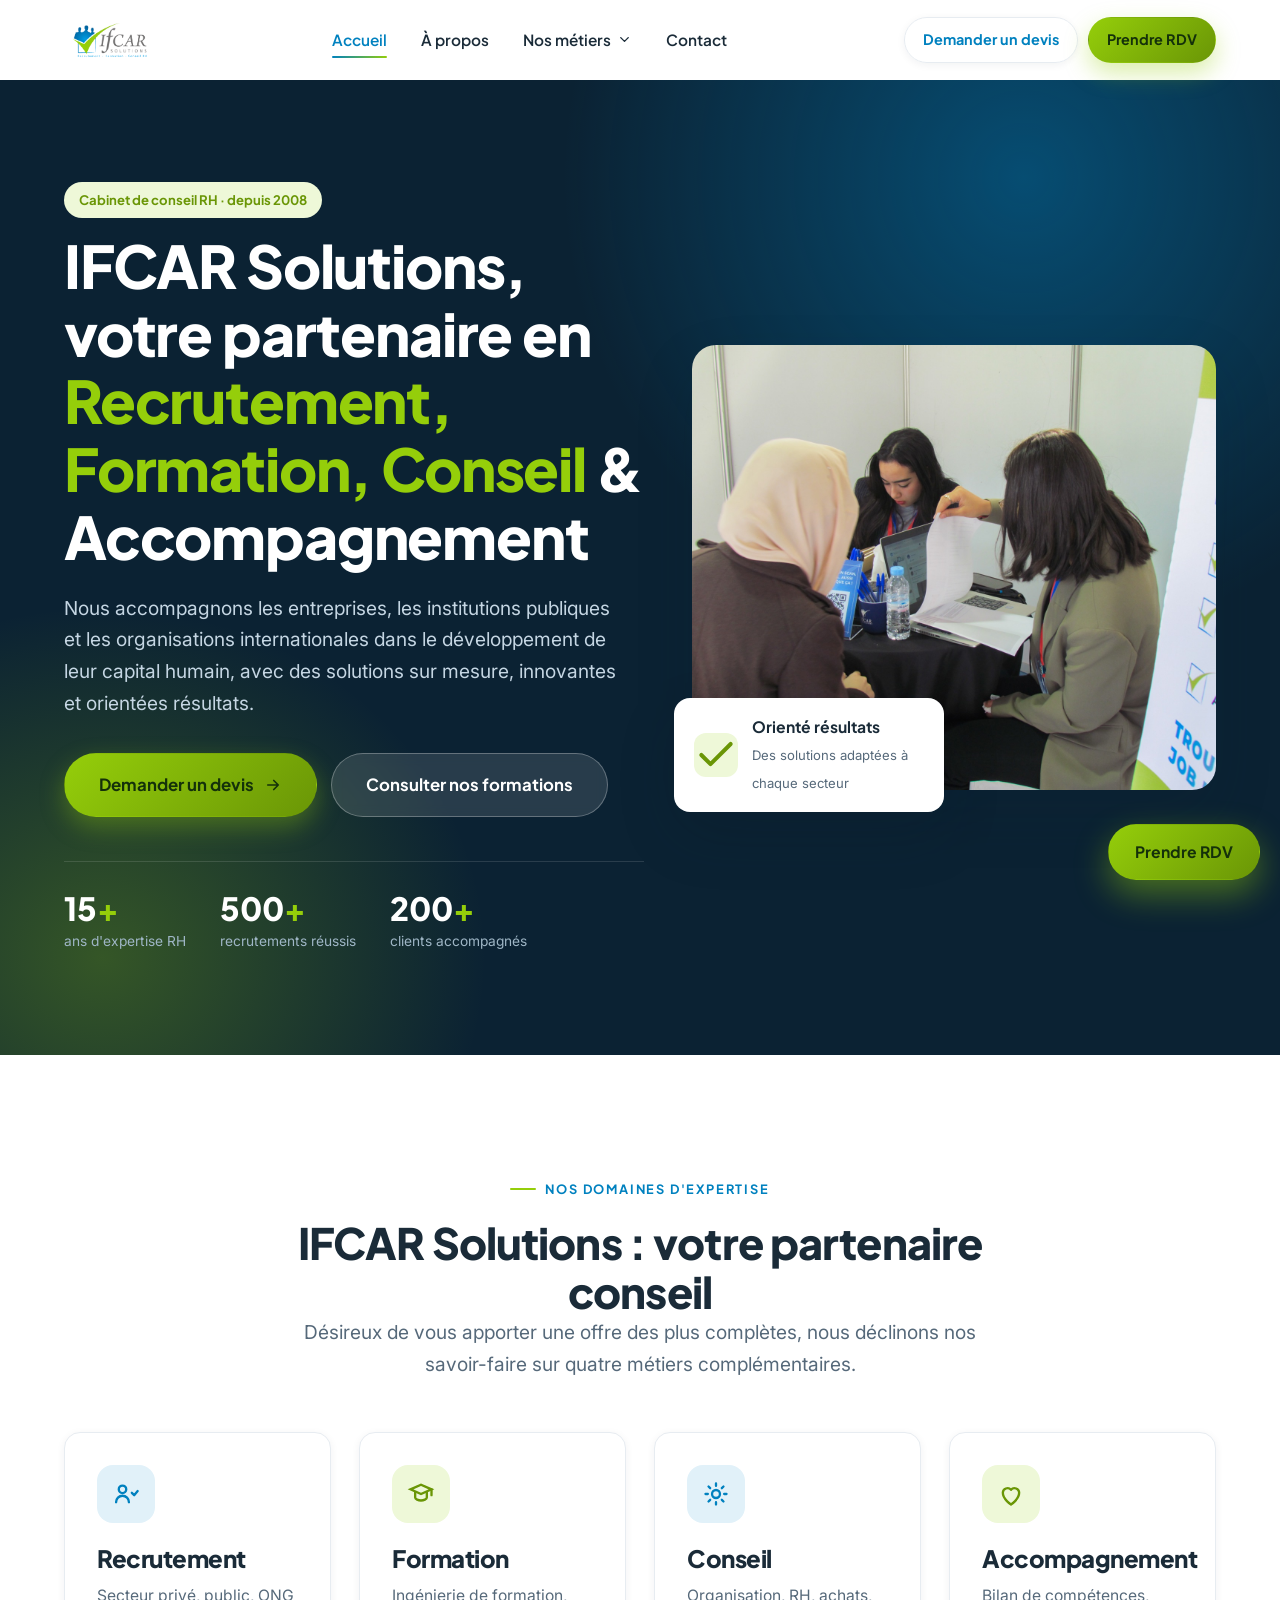
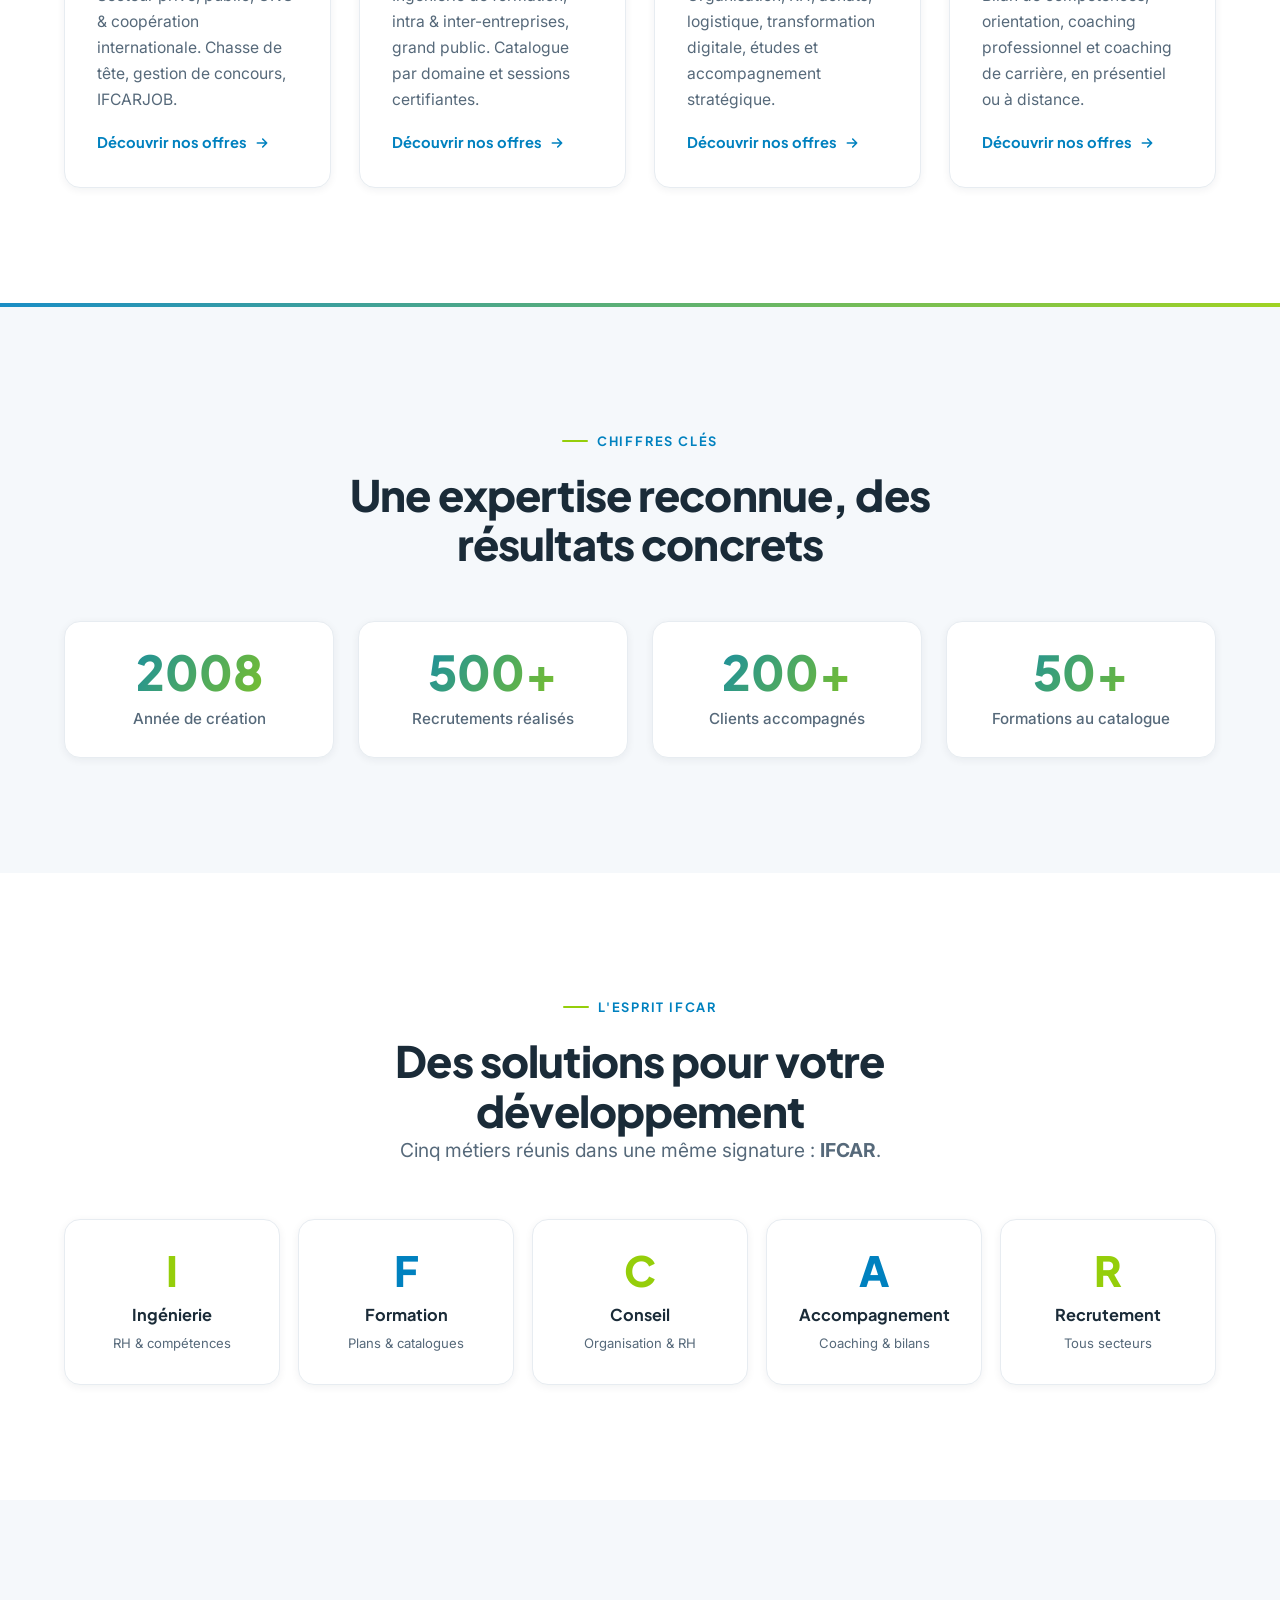
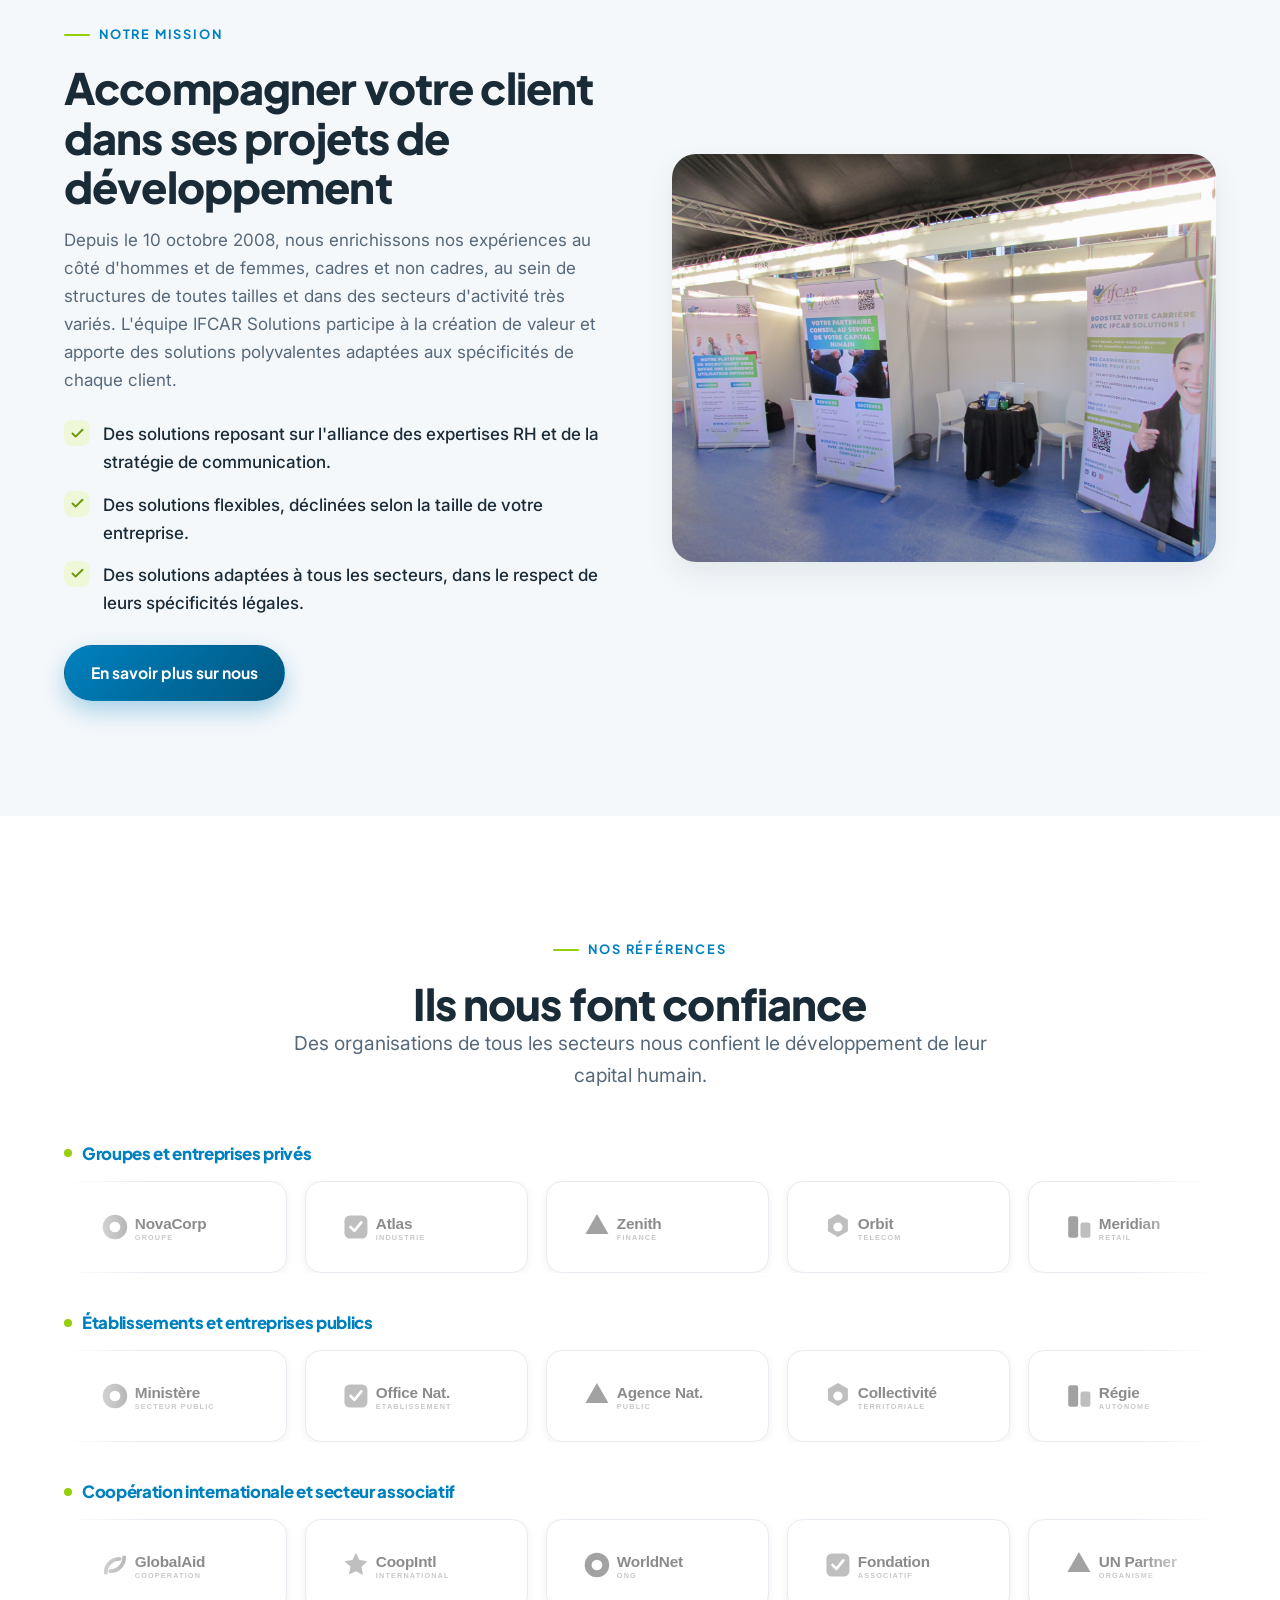
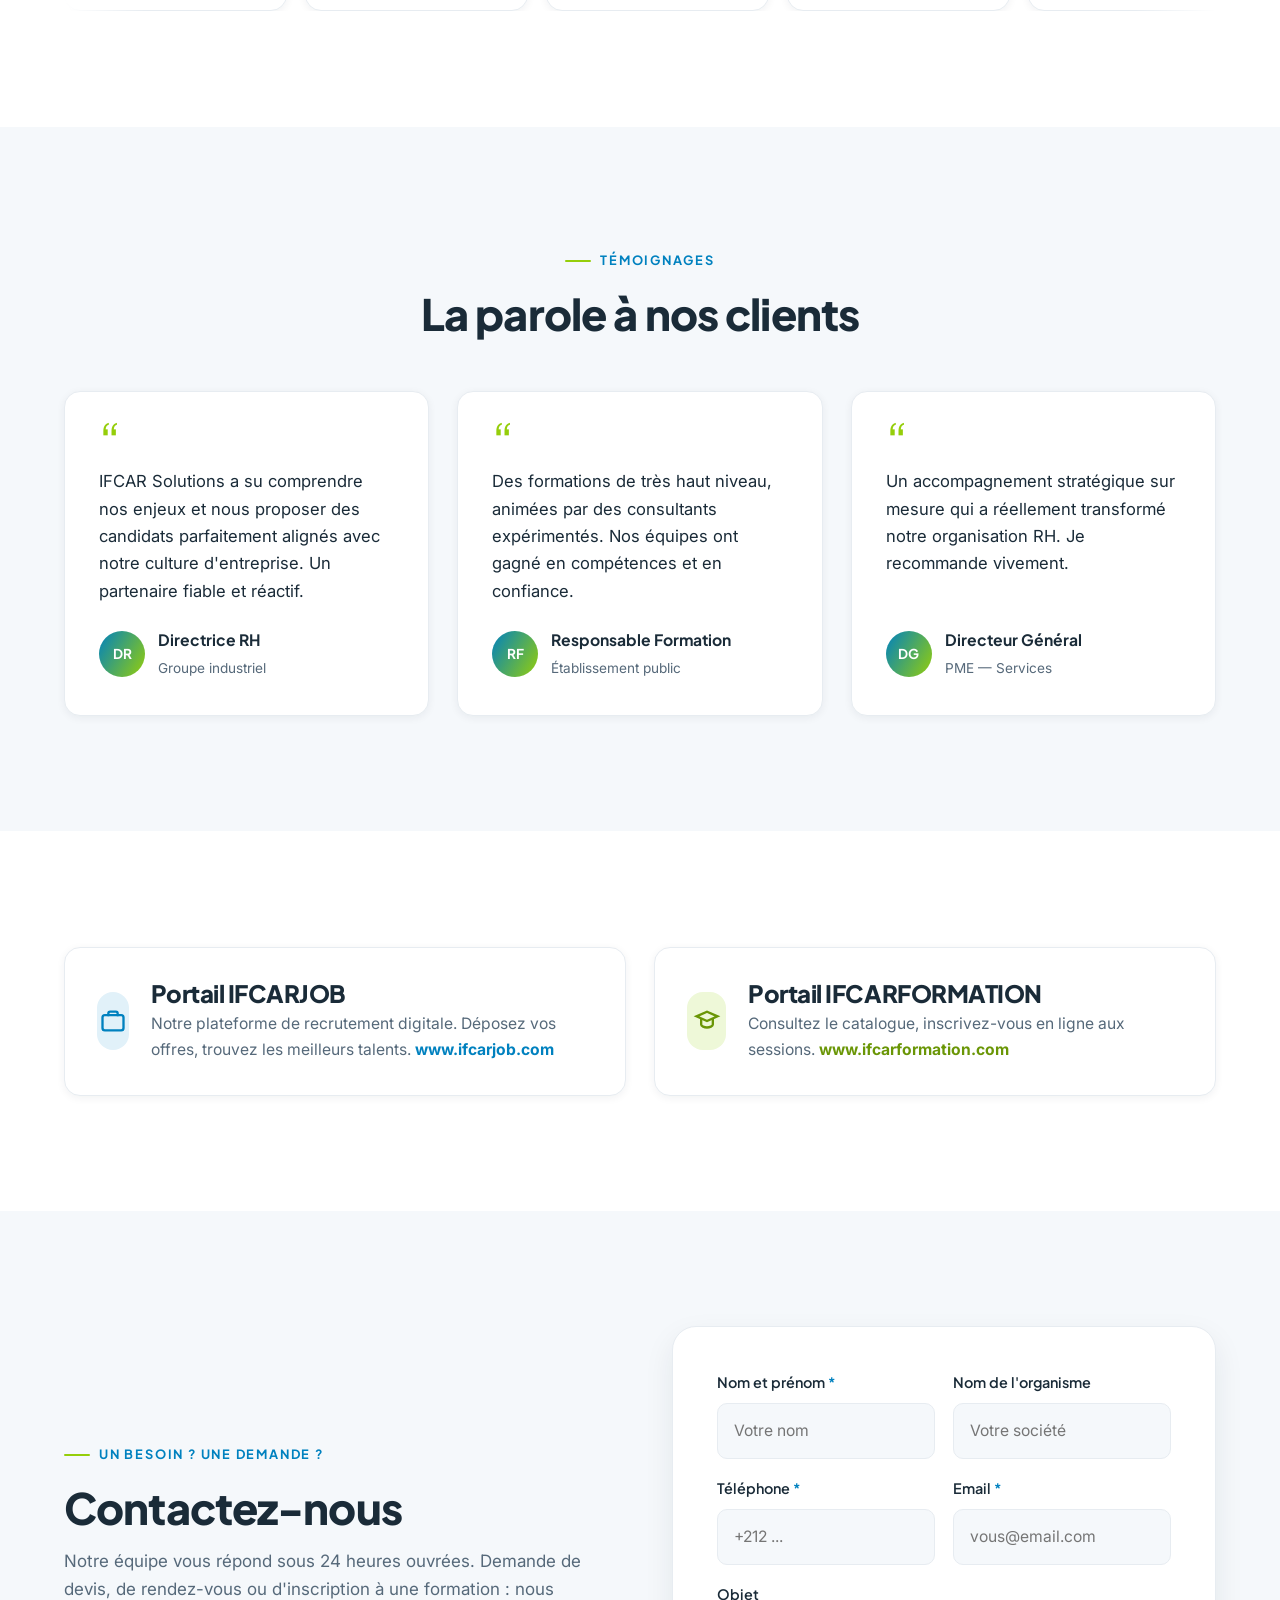
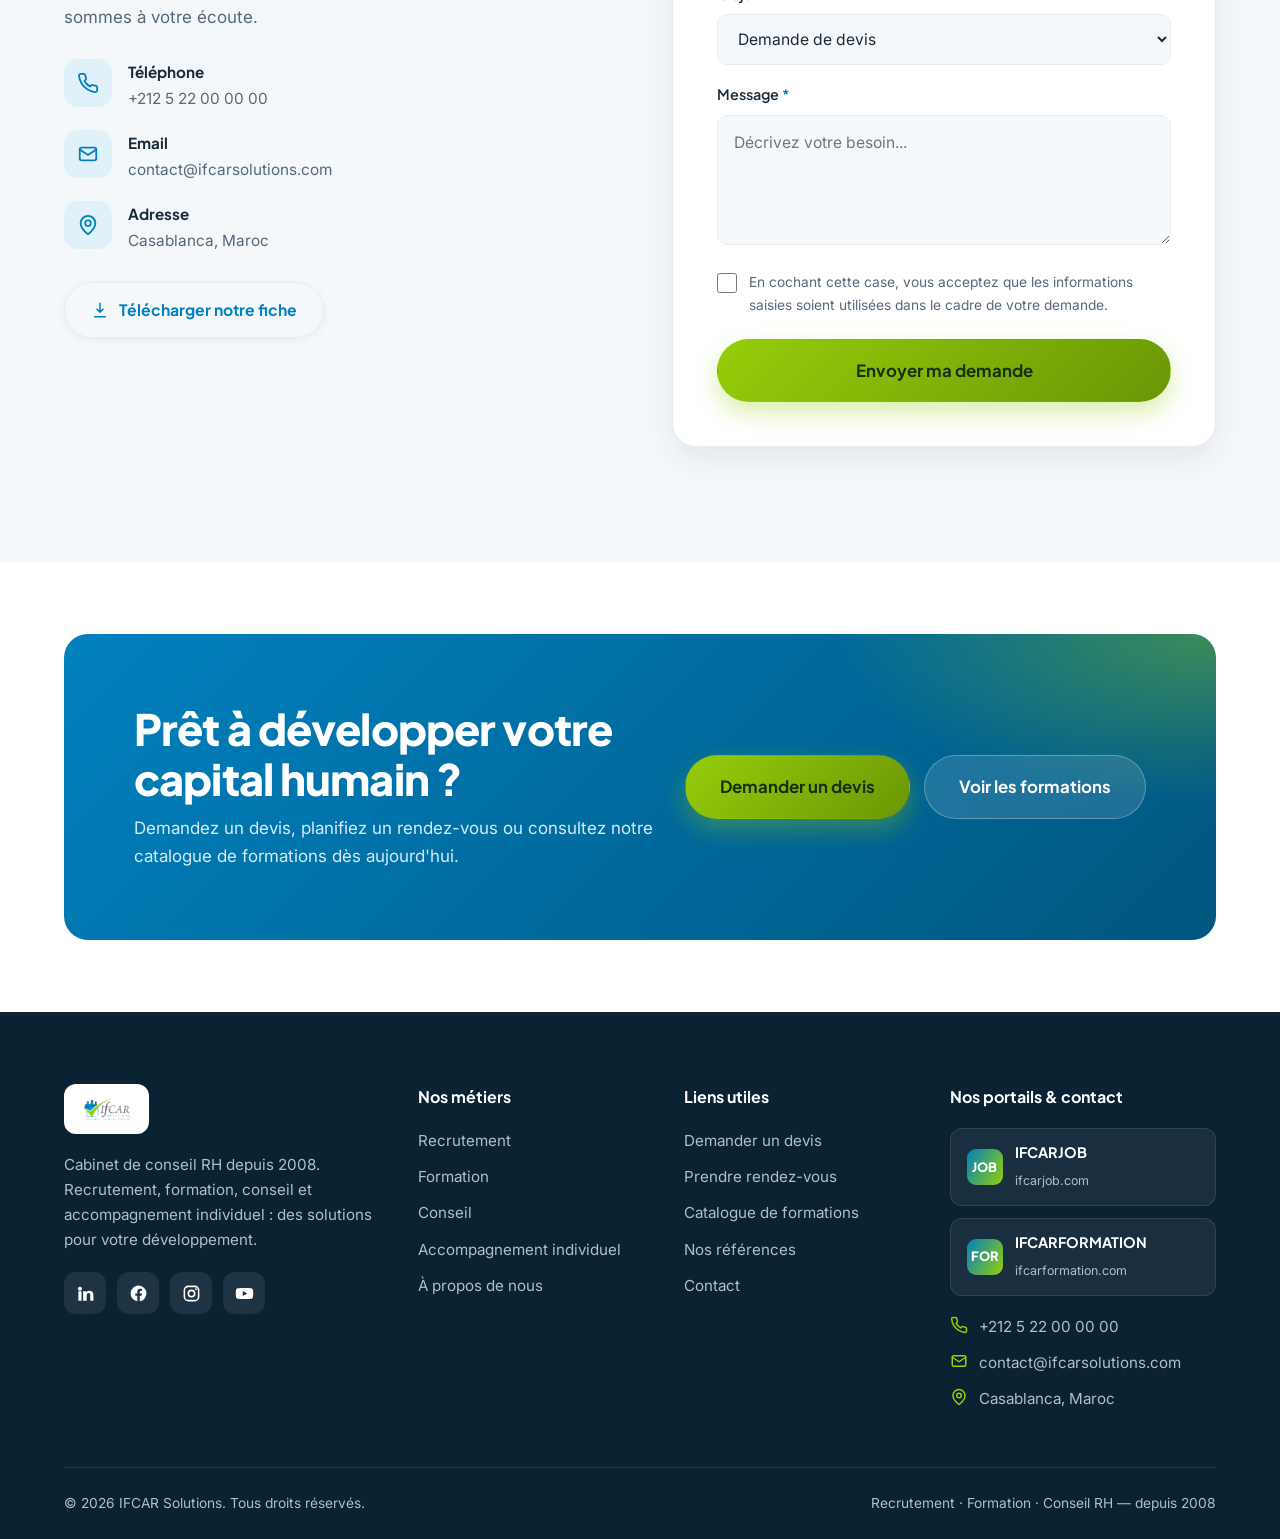
==== index.html @ 8ff0c14f "Site vitrine IFCAR Solutions — version initiale Co-Authored-By: Claude Opus 4.8 (1M context) <norepl" ====
<!DOCTYPE html>
<html lang="fr">
<head>
<meta charset="UTF-8" />
<meta name="viewport" content="width=device-width, initial-scale=1.0" />
<title>IFCAR Solutions — Recrutement, Formation, Conseil & Accompagnement RH</title>
<meta name="description" content="IFCAR Solutions, cabinet de conseil RH depuis 2008 : recrutement, formation, conseil et accompagnement individuel. Votre partenaire pour le développement des compétences et des organisations." />
<meta name="keywords" content="cabinet RH, recrutement Maroc, formation professionnelle, conseil RH, accompagnement, bilan de compétences, ingénierie RH, IFCAR Solutions" />
<link rel="canonical" href="https://www.ifcarsolutions.com/" />
<meta property="og:type" content="website" />
<meta property="og:title" content="IFCAR Solutions — Votre partenaire Recrutement, Formation, Conseil & Accompagnement" />
<meta property="og:description" content="Cabinet de conseil RH depuis 2008. Des solutions pour votre développement." />
<meta property="og:image" content="https://www.ifcarsolutions.com/assets/img/stand-ifcar.jpg" />
<meta property="og:url" content="https://www.ifcarsolutions.com/" />
<meta name="theme-color" content="#0081bf" />
<link rel="icon" type="image/png" sizes="32x32" href="assets/img/favicon-32.png" />
<link rel="apple-touch-icon" href="assets/img/favicon.png" />
<link rel="manifest" href="site.webmanifest" />
<link rel="preconnect" href="https://fonts.googleapis.com" />
<link rel="preconnect" href="https://fonts.gstatic.com" crossorigin />
<link href="https://fonts.googleapis.com/css2?family=Inter:wght@400;500;600;700&family=Plus+Jakarta+Sans:wght@600;700;800&display=swap" rel="stylesheet" />
<link rel="stylesheet" href="assets/css/style.css" />
<script type="application/ld+json">
{
  "@context": "https://schema.org",
  "@type": "ProfessionalService",
  "name": "IFCAR Solutions",
  "description": "Cabinet de conseil RH : recrutement, formation, conseil et accompagnement individuel.",
  "url": "https://www.ifcarsolutions.com",
  "foundingDate": "2008-10-10",
  "logo": "https://www.ifcarsolutions.com/assets/img/logo.png",
  "areaServed": "MA",
  "sameAs": ["https://www.ifcarjob.com", "https://www.ifcarformation.com"],
  "knowsAbout": ["Recrutement", "Formation", "Conseil RH", "Accompagnement individuel", "Ingénierie RH"]
}
</script>
</head>
<body>
<a class="skip-link" href="#main">Aller au contenu</a>

<!-- ============ HEADER ============ -->
<header class="site-header">
  <div class="container nav">
    <a href="index.html" class="brand" aria-label="IFCAR Solutions — accueil"><img src="assets/img/logo.png" alt="IFCAR Solutions" /></a>

    <nav class="nav-desktop" aria-label="Navigation principale">
      <ul class="nav-list">
        <li class="nav-item"><a href="index.html" class="nav-link" data-page="index.html">Accueil</a></li>
        <li class="nav-item"><a href="a-propos.html" class="nav-link" data-page="a-propos.html">À propos</a></li>
        <li class="nav-item has-mega">
          <button class="nav-link nav-trigger" aria-expanded="false" aria-haspopup="true">Nos métiers
            <svg class="chev" viewBox="0 0 24 24" fill="none" stroke="currentColor" stroke-width="2.2"><path d="m6 9 6 6 6-6" stroke-linecap="round" stroke-linejoin="round"/></svg>
          </button>
          <div class="mega">
            <div class="mega__grid">
              <a class="mega__item" href="recrutement.html"><span class="ic"><svg viewBox="0 0 24 24" fill="none" stroke="currentColor" stroke-width="2"><circle cx="9" cy="8" r="3.2"/><path d="M3.5 19a5.5 5.5 0 0 1 11 0M17 11l2 2 3-3.5" stroke-linecap="round" stroke-linejoin="round"/></svg></span><span><strong>Recrutement</strong><span>Privé, public, ONG &amp; portail IFCARJOB</span></span></a>
              <a class="mega__item" href="formation.html"><span class="ic"><svg viewBox="0 0 24 24" fill="none" stroke="currentColor" stroke-width="2"><path d="M3 8l9-4 9 4-9 4-9-4z"/><path d="M7 10.5V15c0 1.5 2.7 2.6 5 2.6s5-1.1 5-2.6v-4.5M21 8v5" stroke-linecap="round" stroke-linejoin="round"/></svg></span><span><strong>Formation</strong><span>Intra, inter-entreprises &amp; grand public</span></span></a>
              <a class="mega__item" href="conseil.html"><span class="ic"><svg viewBox="0 0 24 24" fill="none" stroke="currentColor" stroke-width="2"><path d="M12 3v2M12 19v2M3 12h2M19 12h2M5.6 5.6l1.4 1.4M17 17l1.4 1.4M18.4 5.6 17 7M7 17l-1.4 1.4" stroke-linecap="round"/><circle cx="12" cy="12" r="3.4"/></svg></span><span><strong>Conseil</strong><span>Organisation, RH &amp; transformation</span></span></a>
              <a class="mega__item" href="accompagnement.html"><span class="ic"><svg viewBox="0 0 24 24" fill="none" stroke="currentColor" stroke-width="2"><path d="M12 21s-7-4.5-7-10a4 4 0 0 1 7-2.6A4 4 0 0 1 19 11c0 5.5-7 10-7 10z" stroke-linecap="round" stroke-linejoin="round"/></svg></span><span><strong>Accompagnement</strong><span>Bilan, coaching &amp; orientation</span></span></a>
            </div>
          </div>
        </li>
        <li class="nav-item"><a href="contact.html" class="nav-link" data-page="contact.html">Contact</a></li>
      </ul>
    </nav>

    <div class="nav-actions">
      <a href="contact.html" class="btn btn--outline btn--sm">Demander un devis</a>
      <a href="contact.html" class="btn btn--primary btn--sm">Prendre RDV</a>
      <button class="burger" aria-label="Ouvrir le menu" aria-expanded="false" aria-controls="mobileNav"><span></span><span></span><span></span></button>
    </div>
  </div>
</header>

<div class="mobile-nav" id="mobileNav" aria-hidden="true">
  <nav class="mobile-nav__inner" aria-label="Navigation mobile">
    <a href="index.html" class="m-link" data-page="index.html">Accueil <svg viewBox="0 0 24 24" fill="none" stroke="currentColor" stroke-width="2"><path d="m9 6 6 6-6 6" stroke-linecap="round" stroke-linejoin="round"/></svg></a>
    <a href="a-propos.html" class="m-link" data-page="a-propos.html">À propos <svg viewBox="0 0 24 24" fill="none" stroke="currentColor" stroke-width="2"><path d="m9 6 6 6-6 6" stroke-linecap="round" stroke-linejoin="round"/></svg></a>
    <div class="m-group">
      <button class="m-group__head">Nos métiers <svg class="chev" viewBox="0 0 24 24" fill="none" stroke="currentColor" stroke-width="2"><path d="m6 9 6 6 6-6" stroke-linecap="round" stroke-linejoin="round"/></svg></button>
      <div class="m-group__body">
        <a href="recrutement.html">Recrutement</a>
        <a href="formation.html">Formation</a>
        <a href="conseil.html">Conseil</a>
        <a href="accompagnement.html">Accompagnement individuel</a>
      </div>
    </div>
    <a href="contact.html" class="m-link" data-page="contact.html">Contact <svg viewBox="0 0 24 24" fill="none" stroke="currentColor" stroke-width="2"><path d="m9 6 6 6-6 6" stroke-linecap="round" stroke-linejoin="round"/></svg></a>
    <div class="mobile-nav__cta">
      <a href="contact.html" class="btn btn--outline btn--lg">Demander un devis</a>
      <a href="contact.html" class="btn btn--primary btn--lg">Prendre rendez-vous</a>
    </div>
    <div class="mobile-nav__foot">
      <div class="socials">
        <a href="#" aria-label="LinkedIn"><svg viewBox="0 0 24 24" fill="currentColor"><path d="M4.98 3.5A2.5 2.5 0 1 1 5 8.5a2.5 2.5 0 0 1-.02-5zM3 9h4v12H3zM9 9h3.8v1.7h.05c.53-1 1.83-2.05 3.77-2.05C20.5 8.65 22 10.8 22 14v7h-4v-6.2c0-1.5-.03-3.4-2.07-3.4-2.07 0-2.39 1.62-2.39 3.3V21H9z"/></svg></a>
        <a href="#" aria-label="Facebook"><svg viewBox="0 0 24 24" fill="currentColor"><path d="M22 12a10 10 0 1 0-11.5 9.9v-7H8v-2.9h2.5V9.8c0-2.5 1.5-3.9 3.8-3.9 1.1 0 2.2.2 2.2.2v2.5h-1.3c-1.2 0-1.6.8-1.6 1.6v1.8h2.8l-.45 2.9h-2.35v7A10 10 0 0 0 22 12z"/></svg></a>
        <a href="#" aria-label="Instagram"><svg viewBox="0 0 24 24" fill="none" stroke="currentColor" stroke-width="2"><rect x="3" y="3" width="18" height="18" rx="5"/><circle cx="12" cy="12" r="4"/><circle cx="17.5" cy="6.5" r="1.2" fill="currentColor" stroke="none"/></svg></a>
        <a href="#" aria-label="YouTube"><svg viewBox="0 0 24 24" fill="currentColor"><path d="M23 12s0-3.3-.4-4.8a2.5 2.5 0 0 0-1.8-1.8C19.3 5 12 5 12 5s-7.3 0-8.8.4a2.5 2.5 0 0 0-1.8 1.8C1 8.7 1 12 1 12s0 3.3.4 4.8a2.5 2.5 0 0 0 1.8 1.8C4.7 19 12 19 12 19s7.3 0 8.8-.4a2.5 2.5 0 0 0 1.8-1.8C23 15.3 23 12 23 12zM9.8 15.3V8.7l5.7 3.3z"/></svg></a>
      </div>
      <div class="m-contact">
        <a href="tel:+212522000000"><svg viewBox="0 0 24 24" fill="none" stroke="currentColor" stroke-width="2"><path d="M22 16.9v3a2 2 0 0 1-2.2 2 19.8 19.8 0 0 1-8.6-3 19.5 19.5 0 0 1-6-6 19.8 19.8 0 0 1-3-8.6A2 2 0 0 1 4.1 2h3a2 2 0 0 1 2 1.7c.1 1 .4 1.9.7 2.8a2 2 0 0 1-.5 2.1L8.1 9.9a16 16 0 0 0 6 6l1.3-1.3a2 2 0 0 1 2.1-.4c.9.3 1.8.6 2.8.7a2 2 0 0 1 1.7 2z" stroke-linecap="round" stroke-linejoin="round"/></svg>+212 5 22 00 00 00</a>
        <a href="mailto:contact@ifcarsolutions.com"><svg viewBox="0 0 24 24" fill="none" stroke="currentColor" stroke-width="2"><rect x="3" y="5" width="18" height="14" rx="2"/><path d="m3 7 9 6 9-6" stroke-linecap="round" stroke-linejoin="round"/></svg>contact@ifcarsolutions.com</a>
      </div>
    </div>
  </nav>
</div>

<main id="main">

<!-- ============ HERO ============ -->
<section class="hero">
  <div class="container hero__inner">
    <div class="reveal">
      <span class="pill green">Cabinet de conseil RH · depuis 2008</span>
      <h1 class="mt-s">IFCAR Solutions, votre partenaire en <span class="accent">Recrutement, Formation, Conseil</span> & Accompagnement</h1>
      <p>Nous accompagnons les entreprises, les institutions publiques et les organisations internationales dans le développement de leur capital humain, avec des solutions sur mesure, innovantes et orientées résultats.</p>
      <div class="btn-row">
        <a href="contact.html" class="btn btn--primary btn--lg">Demander un devis
          <svg viewBox="0 0 24 24" fill="none" stroke="currentColor" stroke-width="2.2"><path d="M5 12h14M13 6l6 6-6 6" stroke-linecap="round" stroke-linejoin="round"/></svg>
        </a>
        <a href="formation.html" class="btn btn--ghost-light btn--lg">Consulter nos formations</a>
      </div>
      <div class="hero__badges">
        <div class="hero__badge"><div class="n">15<span>+</span></div><div class="l">ans d'expertise RH</div></div>
        <div class="hero__badge"><div class="n">500<span>+</span></div><div class="l">recrutements réussis</div></div>
        <div class="hero__badge"><div class="n">200<span>+</span></div><div class="l">clients accompagnés</div></div>
      </div>
    </div>
    <div class="hero__media reveal" data-d="2">
      <img src="assets/img/recrutement-conseil.jpg" alt="Consultantes IFCAR Solutions en entretien avec des candidats" />
      <div class="float-card">
        <div class="ic"><svg viewBox="0 0 24 24" fill="none" stroke="currentColor" stroke-width="2.2"><path d="M20 6 9 17l-5-5" stroke-linecap="round" stroke-linejoin="round"/></svg></div>
        <div><strong>Orienté résultats</strong><span>Des solutions adaptées à chaque secteur</span></div>
      </div>
    </div>
  </div>
</section>

<!-- ============ DOMAINES (présentation rapide) ============ -->
<section class="section" id="metiers">
  <div class="container">
    <div class="section-head center reveal">
      <span class="eyebrow eyebrow--center">Nos domaines d'expertise</span>
      <h2>IFCAR Solutions : votre partenaire conseil</h2>
      <p class="lead">Désireux de vous apporter une offre des plus complètes, nous déclinons nos savoir-faire sur quatre métiers complémentaires.</p>
    </div>
    <div class="grid g-4">
      <a href="recrutement.html" class="card svc reveal card--link" data-d="1">
        <div class="ic"><svg viewBox="0 0 24 24" fill="none" stroke="currentColor" stroke-width="2"><circle cx="9" cy="8" r="3.2"/><path d="M3.5 19a5.5 5.5 0 0 1 11 0M17 11l2 2 3-3.5" stroke-linecap="round" stroke-linejoin="round"/></svg></div>
        <h3>Recrutement</h3>
        <p>Secteur privé, public, ONG & coopération internationale. Chasse de tête, gestion de concours, IFCARJOB.</p>
        <span class="more">Découvrir nos offres <svg viewBox="0 0 24 24" fill="none" stroke="currentColor" stroke-width="2.4"><path d="M5 12h14M13 6l6 6-6 6" stroke-linecap="round" stroke-linejoin="round"/></svg></span>
      </a>
      <a href="formation.html" class="card svc is-green reveal card--link" data-d="2">
        <div class="ic"><svg viewBox="0 0 24 24" fill="none" stroke="currentColor" stroke-width="2"><path d="M3 8l9-4 9 4-9 4-9-4z"/><path d="M7 10.5V15c0 1.5 2.7 2.6 5 2.6s5-1.1 5-2.6v-4.5M21 8v5" stroke-linecap="round" stroke-linejoin="round"/></svg></div>
        <h3>Formation</h3>
        <p>Ingénierie de formation, intra & inter-entreprises, grand public. Catalogue par domaine et sessions certifiantes.</p>
        <span class="more">Découvrir nos offres <svg viewBox="0 0 24 24" fill="none" stroke="currentColor" stroke-width="2.4"><path d="M5 12h14M13 6l6 6-6 6" stroke-linecap="round" stroke-linejoin="round"/></svg></span>
      </a>
      <a href="conseil.html" class="card svc reveal card--link" data-d="3">
        <div class="ic"><svg viewBox="0 0 24 24" fill="none" stroke="currentColor" stroke-width="2"><path d="M12 3v2M12 19v2M3 12h2M19 12h2M5.6 5.6l1.4 1.4M17 17l1.4 1.4M18.4 5.6 17 7M7 17l-1.4 1.4" stroke-linecap="round"/><circle cx="12" cy="12" r="3.4"/></svg></div>
        <h3>Conseil</h3>
        <p>Organisation, RH, achats, logistique, transformation digitale, études et accompagnement stratégique.</p>
        <span class="more">Découvrir nos offres <svg viewBox="0 0 24 24" fill="none" stroke="currentColor" stroke-width="2.4"><path d="M5 12h14M13 6l6 6-6 6" stroke-linecap="round" stroke-linejoin="round"/></svg></span>
      </a>
      <a href="accompagnement.html" class="card svc is-green reveal card--link" data-d="4">
        <div class="ic"><svg viewBox="0 0 24 24" fill="none" stroke="currentColor" stroke-width="2"><path d="M12 21s-7-4.5-7-10a4 4 0 0 1 7-2.6A4 4 0 0 1 19 11c0 5.5-7 10-7 10z" stroke-linecap="round" stroke-linejoin="round"/></svg></div>
        <h3>Accompagnement</h3>
        <p>Bilan de compétences, orientation, coaching professionnel et coaching de carrière, en présentiel ou à distance.</p>
        <span class="more">Découvrir nos offres <svg viewBox="0 0 24 24" fill="none" stroke="currentColor" stroke-width="2.4"><path d="M5 12h14M13 6l6 6-6 6" stroke-linecap="round" stroke-linejoin="round"/></svg></span>
      </a>
    </div>
  </div>
</section>

<hr class="divider-img" />

<!-- ============ CHIFFRES CLÉS ============ -->
<section class="section section--soft">
  <div class="container">
    <div class="section-head center reveal">
      <span class="eyebrow eyebrow--center">Chiffres clés</span>
      <h2>Une expertise reconnue, des résultats concrets</h2>
    </div>
    <div class="stats">
      <div class="stat reveal" data-d="1"><div class="num"><span data-count="2008" data-suffix="">2008</span></div><div class="lbl">Année de création</div></div>
      <div class="stat reveal" data-d="2"><div class="num"><span data-count="500" data-suffix="+">0</span></div><div class="lbl">Recrutements réalisés</div></div>
      <div class="stat reveal" data-d="3"><div class="num"><span data-count="200" data-suffix="+">0</span></div><div class="lbl">Clients accompagnés</div></div>
      <div class="stat reveal" data-d="4"><div class="num"><span data-count="50" data-suffix="+">0</span></div><div class="lbl">Formations au catalogue</div></div>
    </div>
  </div>
</section>

<!-- ============ NOS MÉTIERS (IFCAR) ============ -->
<section class="section">
  <div class="container">
    <div class="section-head center reveal">
      <span class="eyebrow eyebrow--center">L'esprit IFCAR</span>
      <h2>Des solutions pour votre développement</h2>
      <p class="lead">Cinq métiers réunis dans une même signature : <strong>IFCAR</strong>.</p>
    </div>
    <div class="ifcar-row">
      <div class="ifcar-cell reveal" data-d="1"><div class="letter">I</div><div class="word">Ingénierie</div><small>RH & compétences</small></div>
      <div class="ifcar-cell alt reveal" data-d="2"><div class="letter">F</div><div class="word">Formation</div><small>Plans & catalogues</small></div>
      <div class="ifcar-cell reveal" data-d="3"><div class="letter">C</div><div class="word">Conseil</div><small>Organisation & RH</small></div>
      <div class="ifcar-cell alt reveal" data-d="4"><div class="letter">A</div><div class="word">Accompagnement</div><small>Coaching & bilans</small></div>
      <div class="ifcar-cell reveal" data-d="4"><div class="letter">R</div><div class="word">Recrutement</div><small>Tous secteurs</small></div>
    </div>
  </div>
</section>

<!-- ============ MISSION SPLIT ============ -->
<section class="section section--soft">
  <div class="container">
    <div class="split reverse">
      <div class="split__media media-frame reveal">
        <img src="assets/img/stand-ifcar.jpg" alt="Stand IFCAR Solutions au Forum de l'emploi" />
      </div>
      <div class="reveal" data-d="2">
        <span class="eyebrow">Notre mission</span>
        <h2>Accompagner votre client dans ses projets de développement</h2>
        <p class="muted mt-s">Depuis le 10 octobre 2008, nous enrichissons nos expériences au côté d'hommes et de femmes, cadres et non cadres, au sein de structures de toutes tailles et dans des secteurs d'activité très variés. L'équipe IFCAR Solutions participe à la création de valeur et apporte des solutions polyvalentes adaptées aux spécificités de chaque client.</p>
        <ul class="check-list">
          <li><span class="tick"><svg viewBox="0 0 24 24" fill="none" stroke="currentColor" stroke-width="3"><path d="M20 6 9 17l-5-5" stroke-linecap="round" stroke-linejoin="round"/></svg></span><span>Des solutions reposant sur l'alliance des expertises RH et de la stratégie de communication.</span></li>
          <li><span class="tick"><svg viewBox="0 0 24 24" fill="none" stroke="currentColor" stroke-width="3"><path d="M20 6 9 17l-5-5" stroke-linecap="round" stroke-linejoin="round"/></svg></span><span>Des solutions flexibles, déclinées selon la taille de votre entreprise.</span></li>
          <li><span class="tick"><svg viewBox="0 0 24 24" fill="none" stroke="currentColor" stroke-width="3"><path d="M20 6 9 17l-5-5" stroke-linecap="round" stroke-linejoin="round"/></svg></span><span>Des solutions adaptées à tous les secteurs, dans le respect de leurs spécificités légales.</span></li>
        </ul>
        <a href="a-propos.html" class="btn btn--blue mt">En savoir plus sur nous</a>
      </div>
    </div>
  </div>
</section>

<!-- ============ RÉFÉRENCES ============ -->
<section class="section" id="references">
  <div class="container">
    <div class="section-head center reveal">
      <span class="eyebrow eyebrow--center">Nos références</span>
      <h2>Ils nous font confiance</h2>
      <p class="lead">Des organisations de tous les secteurs nous confient le développement de leur capital humain.</p>
    </div>

    <div class="ref-group reveal">
      <h4>Groupes et entreprises privés</h4>
      <div class="marquee" data-dir="left" style="--dur:38s">
        <div class="marquee__track">
          <div class="marquee__group">
            <div class="client-logo"><img src="assets/img/clients/prive-1.svg" alt="Client privé" loading="lazy" /></div>
            <div class="client-logo"><img src="assets/img/clients/prive-2.svg" alt="Client privé" loading="lazy" /></div>
            <div class="client-logo"><img src="assets/img/clients/prive-3.svg" alt="Client privé" loading="lazy" /></div>
            <div class="client-logo"><img src="assets/img/clients/prive-4.svg" alt="Client privé" loading="lazy" /></div>
            <div class="client-logo"><img src="assets/img/clients/prive-5.svg" alt="Client privé" loading="lazy" /></div>
            <div class="client-logo"><img src="assets/img/clients/prive-6.svg" alt="Client privé" loading="lazy" /></div>
            <div class="client-logo"><img src="assets/img/clients/prive-7.svg" alt="Client privé" loading="lazy" /></div>
            <div class="client-logo"><img src="assets/img/clients/prive-8.svg" alt="Client privé" loading="lazy" /></div>
          </div>
          <div class="marquee__group" aria-hidden="true">
            <div class="client-logo"><img src="assets/img/clients/prive-1.svg" alt="" /></div>
            <div class="client-logo"><img src="assets/img/clients/prive-2.svg" alt="" /></div>
            <div class="client-logo"><img src="assets/img/clients/prive-3.svg" alt="" /></div>
            <div class="client-logo"><img src="assets/img/clients/prive-4.svg" alt="" /></div>
            <div class="client-logo"><img src="assets/img/clients/prive-5.svg" alt="" /></div>
            <div class="client-logo"><img src="assets/img/clients/prive-6.svg" alt="" /></div>
            <div class="client-logo"><img src="assets/img/clients/prive-7.svg" alt="" /></div>
            <div class="client-logo"><img src="assets/img/clients/prive-8.svg" alt="" /></div>
          </div>
        </div>
      </div>
    </div>
    <div class="ref-group reveal" data-d="2">
      <h4>Établissements et entreprises publics</h4>
      <div class="marquee" data-dir="right" style="--dur:32s">
        <div class="marquee__track">
          <div class="marquee__group">
            <div class="client-logo"><img src="assets/img/clients/public-1.svg" alt="Établissement public" loading="lazy" /></div>
            <div class="client-logo"><img src="assets/img/clients/public-2.svg" alt="Établissement public" loading="lazy" /></div>
            <div class="client-logo"><img src="assets/img/clients/public-3.svg" alt="Établissement public" loading="lazy" /></div>
            <div class="client-logo"><img src="assets/img/clients/public-4.svg" alt="Établissement public" loading="lazy" /></div>
            <div class="client-logo"><img src="assets/img/clients/public-5.svg" alt="Établissement public" loading="lazy" /></div>
            <div class="client-logo"><img src="assets/img/clients/public-6.svg" alt="Établissement public" loading="lazy" /></div>
          </div>
          <div class="marquee__group" aria-hidden="true">
            <div class="client-logo"><img src="assets/img/clients/public-1.svg" alt="" /></div>
            <div class="client-logo"><img src="assets/img/clients/public-2.svg" alt="" /></div>
            <div class="client-logo"><img src="assets/img/clients/public-3.svg" alt="" /></div>
            <div class="client-logo"><img src="assets/img/clients/public-4.svg" alt="" /></div>
            <div class="client-logo"><img src="assets/img/clients/public-5.svg" alt="" /></div>
            <div class="client-logo"><img src="assets/img/clients/public-6.svg" alt="" /></div>
          </div>
        </div>
      </div>
    </div>
    <div class="ref-group reveal" data-d="3">
      <h4>Coopération internationale et secteur associatif</h4>
      <div class="marquee" data-dir="left" style="--dur:34s">
        <div class="marquee__track">
          <div class="marquee__group">
            <div class="client-logo"><img src="assets/img/clients/intl-1.svg" alt="Coopération internationale" loading="lazy" /></div>
            <div class="client-logo"><img src="assets/img/clients/intl-2.svg" alt="Coopération internationale" loading="lazy" /></div>
            <div class="client-logo"><img src="assets/img/clients/intl-3.svg" alt="Coopération internationale" loading="lazy" /></div>
            <div class="client-logo"><img src="assets/img/clients/intl-4.svg" alt="Coopération internationale" loading="lazy" /></div>
            <div class="client-logo"><img src="assets/img/clients/intl-5.svg" alt="Coopération internationale" loading="lazy" /></div>
            <div class="client-logo"><img src="assets/img/clients/intl-6.svg" alt="Coopération internationale" loading="lazy" /></div>
          </div>
          <div class="marquee__group" aria-hidden="true">
            <div class="client-logo"><img src="assets/img/clients/intl-1.svg" alt="" /></div>
            <div class="client-logo"><img src="assets/img/clients/intl-2.svg" alt="" /></div>
            <div class="client-logo"><img src="assets/img/clients/intl-3.svg" alt="" /></div>
            <div class="client-logo"><img src="assets/img/clients/intl-4.svg" alt="" /></div>
            <div class="client-logo"><img src="assets/img/clients/intl-5.svg" alt="" /></div>
            <div class="client-logo"><img src="assets/img/clients/intl-6.svg" alt="" /></div>
          </div>
        </div>
      </div>
    </div>
  </div>
</section>

<!-- ============ TÉMOIGNAGES ============ -->
<section class="section section--soft">
  <div class="container">
    <div class="section-head center reveal">
      <span class="eyebrow eyebrow--center">Témoignages</span>
      <h2>La parole à nos clients</h2>
    </div>
    <div class="grid g-3">
      <figure class="quote-card reveal" data-d="1">
        <div class="qmark">&ldquo;</div>
        <p>IFCAR Solutions a su comprendre nos enjeux et nous proposer des candidats parfaitement alignés avec notre culture d'entreprise. Un partenaire fiable et réactif.</p>
        <figcaption class="who"><span class="av">DR</span><div><strong>Directrice RH</strong><span>Groupe industriel</span></div></figcaption>
      </figure>
      <figure class="quote-card reveal" data-d="2">
        <div class="qmark">&ldquo;</div>
        <p>Des formations de très haut niveau, animées par des consultants expérimentés. Nos équipes ont gagné en compétences et en confiance.</p>
        <figcaption class="who"><span class="av">RF</span><div><strong>Responsable Formation</strong><span>Établissement public</span></div></figcaption>
      </figure>
      <figure class="quote-card reveal" data-d="3">
        <div class="qmark">&ldquo;</div>
        <p>Un accompagnement stratégique sur mesure qui a réellement transformé notre organisation RH. Je recommande vivement.</p>
        <figcaption class="who"><span class="av">DG</span><div><strong>Directeur Général</strong><span>PME — Services</span></div></figcaption>
      </figure>
    </div>
  </div>
</section>

<!-- ============ PORTAILS ============ -->
<section class="section">
  <div class="container">
    <div class="grid g-2">
      <a href="https://www.ifcarjob.com" target="_blank" rel="noopener" class="card svc reveal" style="display:flex;align-items:center;gap:22px;flex-direction:row;">
        <div class="ic" style="margin:0"><svg viewBox="0 0 24 24" fill="none" stroke="currentColor" stroke-width="2"><rect x="3" y="7" width="18" height="13" rx="2"/><path d="M8 7V5.5A1.5 1.5 0 0 1 9.5 4h5A1.5 1.5 0 0 1 16 5.5V7" stroke-linecap="round"/></svg></div>
        <div><h3 style="margin-bottom:4px">Portail IFCARJOB</h3><p>Notre plateforme de recrutement digitale. Déposez vos offres, trouvez les meilleurs talents. <strong style="color:var(--blue)">www.ifcarjob.com</strong></p></div>
      </a>
      <a href="https://www.ifcarformation.com" target="_blank" rel="noopener" class="card svc is-green reveal" data-d="2" style="display:flex;align-items:center;gap:22px;flex-direction:row;">
        <div class="ic" style="margin:0"><svg viewBox="0 0 24 24" fill="none" stroke="currentColor" stroke-width="2"><path d="M3 8l9-4 9 4-9 4-9-4z"/><path d="M7 10.5V15c0 1.5 2.7 2.6 5 2.6s5-1.1 5-2.6v-4.5" stroke-linecap="round" stroke-linejoin="round"/></svg></div>
        <div><h3 style="margin-bottom:4px">Portail IFCARFORMATION</h3><p>Consultez le catalogue, inscrivez-vous en ligne aux sessions. <strong style="color:var(--green-700)">www.ifcarformation.com</strong></p></div>
      </a>
    </div>
  </div>
</section>

<!-- ============ CONTACT RAPIDE ============ -->
<section class="section section--soft" id="contact-rapide">
  <div class="container">
    <div class="split">
      <div class="reveal">
        <span class="eyebrow">Un besoin ? une demande ?</span>
        <h2>Contactez-nous</h2>
        <p class="muted mt-s">Notre équipe vous répond sous 24 heures ouvrées. Demande de devis, de rendez-vous ou d'inscription à une formation : nous sommes à votre écoute.</p>
        <div class="info-list mt">
          <div class="info-item"><div class="ic"><svg viewBox="0 0 24 24" fill="none" stroke="currentColor" stroke-width="2"><path d="M22 16.9v3a2 2 0 0 1-2.2 2 19.8 19.8 0 0 1-8.6-3 19.5 19.5 0 0 1-6-6 19.8 19.8 0 0 1-3-8.6A2 2 0 0 1 4.1 2h3a2 2 0 0 1 2 1.7c.1 1 .4 1.9.7 2.8a2 2 0 0 1-.5 2.1L8.1 9.9a16 16 0 0 0 6 6l1.3-1.3a2 2 0 0 1 2.1-.4c.9.3 1.8.6 2.8.7a2 2 0 0 1 1.7 2z" stroke-linecap="round" stroke-linejoin="round"/></svg></div><div><strong>Téléphone</strong><a href="tel:+212522000000">+212 5 22 00 00 00</a></div></div>
          <div class="info-item"><div class="ic"><svg viewBox="0 0 24 24" fill="none" stroke="currentColor" stroke-width="2"><rect x="3" y="5" width="18" height="14" rx="2"/><path d="m3 7 9 6 9-6" stroke-linecap="round" stroke-linejoin="round"/></svg></div><div><strong>Email</strong><a href="mailto:contact@ifcarsolutions.com">contact@ifcarsolutions.com</a></div></div>
          <div class="info-item"><div class="ic"><svg viewBox="0 0 24 24" fill="none" stroke="currentColor" stroke-width="2"><path d="M20 10c0 6-8 12-8 12s-8-6-8-12a8 8 0 0 1 16 0z" stroke-linecap="round" stroke-linejoin="round"/><circle cx="12" cy="10" r="3"/></svg></div><div><strong>Adresse</strong><span>Casablanca, Maroc</span></div></div>
        </div>
        <a href="#" class="btn btn--outline mt"><svg viewBox="0 0 24 24" fill="none" stroke="currentColor" stroke-width="2"><path d="M12 3v12m0 0 4-4m-4 4-4-4M5 21h14" stroke-linecap="round" stroke-linejoin="round"/></svg>Télécharger notre fiche</a>
      </div>
      <div class="reveal" data-d="2">
        <form class="form-card" data-demo>
          <div class="form-msg" role="status"></div>
          <div class="field-row">
            <div class="field"><label>Nom et prénom <span class="req">*</span></label><input type="text" name="nom" required placeholder="Votre nom" /></div>
            <div class="field"><label>Nom de l'organisme</label><input type="text" name="organisme" placeholder="Votre société" /></div>
          </div>
          <div class="field-row">
            <div class="field"><label>Téléphone <span class="req">*</span></label><input type="tel" name="tel" required placeholder="+212 ..." /></div>
            <div class="field"><label>Email <span class="req">*</span></label><input type="email" name="email" required placeholder="vous@email.com" /></div>
          </div>
          <div class="field"><label>Objet</label>
            <select name="objet">
              <option>Demande de devis</option>
              <option>Demande de rendez-vous</option>
              <option>Inscription à une formation</option>
              <option>Recrutement</option>
              <option>Conseil</option>
              <option>Autre</option>
            </select>
          </div>
          <div class="field"><label>Message <span class="req">*</span></label><textarea name="message" required placeholder="Décrivez votre besoin..."></textarea></div>
          <label class="consent"><input type="checkbox" required /><span>En cochant cette case, vous acceptez que les informations saisies soient utilisées dans le cadre de votre demande.</span></label>
          <button type="submit" class="btn btn--primary btn--lg" style="width:100%">Envoyer ma demande</button>
        </form>
      </div>
    </div>
  </div>
</section>

<!-- ============ CTA BAND ============ -->
<section class="section--tight">
  <div class="container">
    <div class="cta-band reveal">
      <div class="cta-band__inner">
        <div>
          <h2>Prêt à développer votre capital humain ?</h2>
          <p>Demandez un devis, planifiez un rendez-vous ou consultez notre catalogue de formations dès aujourd'hui.</p>
        </div>
        <div class="btn-row">
          <a href="contact.html" class="btn btn--primary btn--lg">Demander un devis</a>
          <a href="formation.html" class="btn btn--ghost-light btn--lg">Voir les formations</a>
        </div>
      </div>
    </div>
  </div>
</section>

</main>

<!-- ============ FOOTER ============ -->
<footer class="footer">
  <div class="container">
    <div class="footer__grid">
      <div class="footer__brand">
        <img src="assets/img/logo.png" alt="IFCAR Solutions" />
        <p>Cabinet de conseil RH depuis 2008. Recrutement, formation, conseil et accompagnement individuel : des solutions pour votre développement.</p>
        <div class="socials">
          <a href="#" aria-label="LinkedIn"><svg viewBox="0 0 24 24" fill="currentColor"><path d="M4.98 3.5A2.5 2.5 0 1 1 5 8.5a2.5 2.5 0 0 1-.02-5zM3 9h4v12H3zM9 9h3.8v1.7h.05c.53-1 1.83-2.05 3.77-2.05C20.5 8.65 22 10.8 22 14v7h-4v-6.2c0-1.5-.03-3.4-2.07-3.4-2.07 0-2.39 1.62-2.39 3.3V21H9z"/></svg></a>
          <a href="#" aria-label="Facebook"><svg viewBox="0 0 24 24" fill="currentColor"><path d="M22 12a10 10 0 1 0-11.5 9.9v-7H8v-2.9h2.5V9.8c0-2.5 1.5-3.9 3.8-3.9 1.1 0 2.2.2 2.2.2v2.5h-1.3c-1.2 0-1.6.8-1.6 1.6v1.8h2.8l-.45 2.9h-2.35v7A10 10 0 0 0 22 12z"/></svg></a>
          <a href="#" aria-label="Instagram"><svg viewBox="0 0 24 24" fill="none" stroke="currentColor" stroke-width="2"><rect x="3" y="3" width="18" height="18" rx="5"/><circle cx="12" cy="12" r="4"/><circle cx="17.5" cy="6.5" r="1.2" fill="currentColor" stroke="none"/></svg></a>
          <a href="#" aria-label="YouTube"><svg viewBox="0 0 24 24" fill="currentColor"><path d="M23 12s0-3.3-.4-4.8a2.5 2.5 0 0 0-1.8-1.8C19.3 5 12 5 12 5s-7.3 0-8.8.4a2.5 2.5 0 0 0-1.8 1.8C1 8.7 1 12 1 12s0 3.3.4 4.8a2.5 2.5 0 0 0 1.8 1.8C4.7 19 12 19 12 19s7.3 0 8.8-.4a2.5 2.5 0 0 0 1.8-1.8C23 15.3 23 12 23 12zM9.8 15.3V8.7l5.7 3.3z"/></svg></a>
        </div>
      </div>
      <div>
        <h5>Nos métiers</h5>
        <ul>
          <li><a href="recrutement.html">Recrutement</a></li>
          <li><a href="formation.html">Formation</a></li>
          <li><a href="conseil.html">Conseil</a></li>
          <li><a href="accompagnement.html">Accompagnement individuel</a></li>
          <li><a href="a-propos.html">À propos de nous</a></li>
        </ul>
      </div>
      <div>
        <h5>Liens utiles</h5>
        <ul>
          <li><a href="contact.html">Demander un devis</a></li>
          <li><a href="contact.html">Prendre rendez-vous</a></li>
          <li><a href="formation.html">Catalogue de formations</a></li>
          <li><a href="index.html#references">Nos références</a></li>
          <li><a href="contact.html">Contact</a></li>
        </ul>
      </div>
      <div>
        <h5>Nos portails &amp; contact</h5>
        <div class="portal-links">
          <a href="https://www.ifcarjob.com" target="_blank" rel="noopener" class="portal-link"><span class="pic">JOB</span><div><strong>IFCARJOB</strong><small>ifcarjob.com</small></div></a>
          <a href="https://www.ifcarformation.com" target="_blank" rel="noopener" class="portal-link"><span class="pic">FOR</span><div><strong>IFCARFORMATION</strong><small>ifcarformation.com</small></div></a>
        </div>
        <ul class="foot-contact" style="margin-top:18px">
          <li><svg viewBox="0 0 24 24" fill="none" stroke="currentColor" stroke-width="2"><path d="M22 16.9v3a2 2 0 0 1-2.2 2 19.8 19.8 0 0 1-8.6-3 19.5 19.5 0 0 1-6-6 19.8 19.8 0 0 1-3-8.6A2 2 0 0 1 4.1 2h3a2 2 0 0 1 2 1.7c.1 1 .4 1.9.7 2.8a2 2 0 0 1-.5 2.1L8.1 9.9a16 16 0 0 0 6 6l1.3-1.3a2 2 0 0 1 2.1-.4c.9.3 1.8.6 2.8.7a2 2 0 0 1 1.7 2z" stroke-linecap="round" stroke-linejoin="round"/></svg><a href="tel:+212522000000">+212 5 22 00 00 00</a></li>
          <li><svg viewBox="0 0 24 24" fill="none" stroke="currentColor" stroke-width="2"><rect x="3" y="5" width="18" height="14" rx="2"/><path d="m3 7 9 6 9-6" stroke-linecap="round" stroke-linejoin="round"/></svg><a href="mailto:contact@ifcarsolutions.com">contact@ifcarsolutions.com</a></li>
          <li><svg viewBox="0 0 24 24" fill="none" stroke="currentColor" stroke-width="2"><path d="M20 10c0 6-8 12-8 12s-8-6-8-12a8 8 0 0 1 16 0z" stroke-linecap="round" stroke-linejoin="round"/><circle cx="12" cy="10" r="3"/></svg><span>Casablanca, Maroc</span></li>
        </ul>
      </div>
    </div>
    <div class="footer__bottom">
      <span>© <span id="year">2026</span> IFCAR Solutions. Tous droits réservés.</span>
      <span>Recrutement · Formation · Conseil RH — depuis 2008</span>
    </div>
  </div>
</footer>

<a href="contact.html" class="btn btn--primary float-cta">Prendre RDV</a>

<script src="assets/js/main.js"></script>
</body>
</html>
---- assets/css/style.css ----
/* =================================================================
   IFCAR SOLUTIONS — Design System
   Charte : Vert #95ce0a · Bleu #0081bf
   ================================================================= */

/* ---------- 1. Tokens ---------- */
:root {
  /* Brand */
  --green: #95ce0a;
  --green-600: #7eb008;
  --green-700: #6a9606;
  --green-soft: #eef8d8;
  --blue: #0081bf;
  --blue-600: #006a9d;
  --blue-700: #00567f;
  --blue-soft: #e1f1f9;

  /* Neutrals */
  --navy: #0b2233;          /* premium dark (footer / overlays) */
  --navy-700: #12324a;
  --ink: #1a2b38;           /* main text */
  --slate: #56697a;         /* secondary text */
  --line: #e7ecf1;          /* borders */
  --bg: #ffffff;
  --bg-soft: #f5f8fb;       /* light gray sections */
  --bg-soft-2: #eef3f8;
  --white: #ffffff;

  /* Effects */
  --shadow-sm: 0 2px 8px rgba(11, 34, 51, .06);
  --shadow: 0 12px 30px rgba(11, 34, 51, .08);
  --shadow-lg: 0 24px 60px rgba(11, 34, 51, .14);
  --ring: 0 0 0 4px rgba(0, 129, 191, .15);

  --r-sm: 10px;
  --r: 16px;
  --r-lg: 24px;
  --r-pill: 999px;

  --grad-brand: linear-gradient(120deg, var(--blue) 0%, var(--green) 100%);
  --grad-blue: linear-gradient(135deg, var(--blue) 0%, var(--blue-700) 100%);
  --grad-green: linear-gradient(135deg, var(--green) 0%, var(--green-700) 100%);

  --container: 1200px;
  --header-h: 84px;

  --ease: cubic-bezier(.22, .61, .36, 1);

  --font-head: "Plus Jakarta Sans", system-ui, sans-serif;
  --font-body: "Inter", system-ui, sans-serif;
}

/* ---------- 2. Reset ---------- */
*, *::before, *::after { box-sizing: border-box; }
* { margin: 0; }
html { scroll-behavior: smooth; -webkit-text-size-adjust: 100%; scroll-padding-top: var(--header-h); }
body {
  font-family: var(--font-body);
  color: var(--ink);
  background: var(--bg);
  line-height: 1.65;
  font-size: 17px;
  -webkit-font-smoothing: antialiased;
  text-rendering: optimizeLegibility;
  overflow-x: hidden;
}
img, svg, video { display: block; max-width: 100%; height: auto; }
a { color: inherit; text-decoration: none; }
button, input, textarea, select { font: inherit; color: inherit; }
ul { list-style: none; padding: 0; }
h1, h2, h3, h4 { font-family: var(--font-head); line-height: 1.15; font-weight: 800; color: var(--ink); letter-spacing: -.02em; }
:focus-visible { outline: none; box-shadow: var(--ring); border-radius: 6px; }

/* ---------- 3. Layout ---------- */
.container { width: 100%; max-width: var(--container); margin-inline: auto; padding-inline: 24px; }
.container--wide { max-width: 1340px; }
.section { padding-block: clamp(64px, 9vw, 120px); }
.section--soft { background: var(--bg-soft); }
.section--navy { background: var(--navy); color: #cfe0ec; }
.section--tight { padding-block: clamp(48px, 6vw, 72px); }
.grid { display: grid; gap: 28px; }
@media (min-width: 720px){ .g-2 { grid-template-columns: repeat(2, 1fr); } }
@media (min-width: 900px){ .g-3 { grid-template-columns: repeat(3, 1fr); } .g-4 { grid-template-columns: repeat(4, 1fr); } }
@media (max-width: 899px){ .g-4 { grid-template-columns: repeat(2, 1fr); } }

/* ---------- 4. Typography helpers ---------- */
.eyebrow {
  display: inline-flex; align-items: center; gap: 9px;
  font-family: var(--font-head); font-weight: 700; font-size: .8rem;
  letter-spacing: .14em; text-transform: uppercase; color: var(--blue);
  margin-bottom: 18px;
}
.eyebrow::before { content: ""; width: 26px; height: 2px; background: var(--green); border-radius: 2px; }
.eyebrow--center { justify-content: center; }
h1, .h1 { font-size: clamp(2.2rem, 5vw, 3.6rem); }
h2, .h2 { font-size: clamp(1.8rem, 3.6vw, 2.7rem); }
h3, .h3 { font-size: clamp(1.25rem, 2vw, 1.5rem); }
.lead { font-size: clamp(1.05rem, 1.5vw, 1.22rem); color: var(--slate); }
.section-head { max-width: 720px; margin-bottom: 52px; }
.section-head.center { margin-inline: auto; text-align: center; }
.text-grad { background: var(--grad-brand); -webkit-background-clip: text; background-clip: text; color: transparent; }
.muted { color: var(--slate); }

/* ---------- 5. Buttons ---------- */
.btn {
  display: inline-flex; align-items: center; justify-content: center; gap: 10px;
  font-family: var(--font-head); font-weight: 700; font-size: .98rem;
  padding: 14px 26px; border-radius: var(--r-pill); border: 1.5px solid transparent;
  cursor: pointer; transition: transform .25s var(--ease), box-shadow .25s var(--ease), background .25s, color .25s;
  white-space: nowrap;
}
.btn svg { width: 18px; height: 18px; }
.btn:hover { transform: translateY(-2px); }
.btn--primary { background: var(--grad-green); color: #14310a; box-shadow: 0 10px 24px rgba(149, 206, 10, .35); }
.btn--primary:hover { box-shadow: 0 16px 32px rgba(149, 206, 10, .45); }
.btn--blue { background: var(--grad-blue); color: #fff; box-shadow: 0 10px 24px rgba(0, 129, 191, .32); }
.btn--blue:hover { box-shadow: 0 16px 32px rgba(0, 129, 191, .42); }
.btn--outline { background: transparent; color: var(--blue); border-color: var(--line); box-shadow: var(--shadow-sm); }
.btn--outline:hover { border-color: var(--blue); background: var(--blue-soft); }
.btn--ghost-light { background: rgba(255,255,255,.12); color: #fff; border-color: rgba(255,255,255,.28); backdrop-filter: blur(6px); }
.btn--ghost-light:hover { background: rgba(255,255,255,.22); }
.btn--sm { padding: 10px 18px; font-size: .9rem; }
.btn--lg { padding: 17px 34px; font-size: 1.05rem; }
.btn-row { display: flex; flex-wrap: wrap; gap: 14px; }

/* ================================================================
   6. Header / Nav — moderne, animé, responsive
   ================================================================ */
.site-header {
  position: sticky; top: 0; left: 0; right: 0; z-index: 200;
  padding: 16px 0;
  transition: transform .45s var(--ease), padding .35s var(--ease), background .35s, box-shadow .35s;
}
.site-header::before {
  content: ""; position: absolute; inset: 0; opacity: 0;
  background: rgba(255,255,255,.85); backdrop-filter: saturate(180%) blur(16px);
  border-bottom: 1px solid var(--line); box-shadow: 0 8px 30px rgba(11,34,51,.08);
  transition: opacity .35s var(--ease); pointer-events: none;
}
.site-header.scrolled { padding: 9px 0; }
.site-header.scrolled::before { opacity: 1; }
.site-header.nav-hidden { transform: translateY(-115%); }

.nav { position: relative; display: flex; align-items: center; justify-content: space-between; gap: 20px; }
.brand { display: flex; align-items: center; flex-shrink: 0; position: relative; z-index: 2; }
.brand img { height: 48px; width: auto; transition: height .35s var(--ease); }
.scrolled .brand img { height: 40px; }

/* --- desktop nav --- */
.nav-desktop { display: flex; }
.nav-list { display: flex; align-items: center; gap: 2px; }
.nav-item { position: relative; }
.nav-link {
  position: relative; display: inline-flex; align-items: center; gap: 6px;
  font-family: var(--font-head); font-weight: 600; font-size: .96rem; color: var(--ink);
  padding: 10px 16px; border-radius: var(--r-pill); background: none; border: 0; cursor: pointer;
  transition: color .25s var(--ease);
}
.nav-link::after {
  content: ""; position: absolute; left: 16px; right: 16px; bottom: 5px; height: 2px;
  background: var(--grad-brand); border-radius: 2px;
  transform: scaleX(0); transform-origin: center; transition: transform .3s var(--ease);
}
.nav-link:hover { color: var(--blue); }
.nav-link:hover::after, .nav-link.active::after { transform: scaleX(1); }
.nav-link.active { color: var(--blue); }
.nav-link .chev { width: 15px; height: 15px; transition: transform .3s var(--ease); }

/* --- mega menu --- */
.has-mega .mega {
  position: absolute; top: calc(100% + 14px); left: 50%; transform: translate(-50%, 12px);
  width: min(640px, 92vw); background: #fff; border: 1px solid var(--line);
  border-radius: var(--r-lg); box-shadow: var(--shadow-lg); padding: 16px;
  opacity: 0; visibility: hidden; pointer-events: none;
  transition: opacity .3s var(--ease), transform .35s var(--ease), visibility .3s;
}
.has-mega .mega::before {
  content: ""; position: absolute; top: -7px; left: 50%; width: 14px; height: 14px;
  background: #fff; border-left: 1px solid var(--line); border-top: 1px solid var(--line);
  transform: translateX(-50%) rotate(45deg);
}
.has-mega:hover .mega, .has-mega.open .mega {
  opacity: 1; visibility: visible; pointer-events: auto; transform: translate(-50%, 0);
}
.has-mega:hover .nav-trigger .chev, .has-mega.open .nav-trigger .chev { transform: rotate(180deg); }
.mega__grid { display: grid; grid-template-columns: 1fr 1fr; gap: 8px; }
.mega__item {
  display: flex; gap: 14px; align-items: flex-start; padding: 14px; border-radius: var(--r);
  transition: background .25s var(--ease), transform .25s var(--ease);
}
.mega__item:hover { background: var(--bg-soft); transform: translateX(3px); }
.mega__item .ic {
  width: 44px; height: 44px; flex-shrink: 0; border-radius: 12px; display: grid; place-items: center;
  background: var(--blue-soft); color: var(--blue); transition: transform .3s var(--ease);
}
.mega__item:nth-child(even) .ic { background: var(--green-soft); color: var(--green-700); }
.mega__item:hover .ic { transform: scale(1.08) rotate(-4deg); }
.mega__item .ic svg { width: 22px; height: 22px; }
.mega__item strong { font-family: var(--font-head); font-size: .98rem; display: block; color: var(--ink); }
.mega__item span { font-size: .82rem; color: var(--slate); line-height: 1.4; }
/* stagger appearance */
.has-mega:hover .mega__item, .has-mega.open .mega__item { animation: megaIn .4s var(--ease) backwards; }
.has-mega .mega__item:nth-child(1){ animation-delay: .04s; }
.has-mega .mega__item:nth-child(2){ animation-delay: .09s; }
.has-mega .mega__item:nth-child(3){ animation-delay: .14s; }
.has-mega .mega__item:nth-child(4){ animation-delay: .19s; }
@keyframes megaIn { from { opacity: 0; transform: translateY(8px); } to { opacity: 1; transform: none; } }

/* --- actions --- */
.nav-actions { display: flex; align-items: center; gap: 10px; flex-shrink: 0; z-index: 2; }

/* --- burger --- */
.burger {
  display: none; position: relative; width: 48px; height: 48px; border: 1px solid var(--line);
  border-radius: 14px; background: #fff; cursor: pointer; flex-shrink: 0; box-shadow: var(--shadow-sm);
}
.burger span {
  position: absolute; left: 13px; width: 22px; height: 2px; background: var(--ink); border-radius: 2px;
  transition: transform .35s var(--ease), opacity .2s var(--ease), top .35s var(--ease);
}
.burger span:nth-child(1){ top: 17px; }
.burger span:nth-child(2){ top: 23px; }
.burger span:nth-child(3){ top: 29px; }
.burger[aria-expanded="true"] span:nth-child(1){ top: 23px; transform: rotate(45deg); }
.burger[aria-expanded="true"] span:nth-child(2){ opacity: 0; transform: scaleX(.2); }
.burger[aria-expanded="true"] span:nth-child(3){ top: 23px; transform: rotate(-45deg); }

/* --- mobile full-screen nav --- */
.mobile-nav {
  position: fixed; inset: 0; z-index: 150; background: var(--navy);
  clip-path: circle(0% at calc(100% - 44px) 44px);
  transition: clip-path .6s var(--ease); visibility: hidden;
  display: flex; flex-direction: column; overflow-y: auto;
}
.mobile-nav::before {
  content: ""; position: absolute; inset: 0; pointer-events: none;
  background: radial-gradient(70% 60% at 85% 8%, rgba(0,129,191,.45), transparent 60%),
              radial-gradient(60% 50% at 5% 95%, rgba(149,206,10,.28), transparent 60%);
}
.mobile-nav.open { clip-path: circle(150% at calc(100% - 44px) 44px); visibility: visible; }
.mobile-nav__inner { position: relative; padding: calc(var(--header-h) + 16px) 28px 40px; display: flex; flex-direction: column; gap: 4px; min-height: 100%; }
.m-link, .m-group__head {
  display: flex; align-items: center; justify-content: space-between; width: 100%;
  font-family: var(--font-head); font-weight: 700; font-size: 1.5rem; color: #fff;
  padding: 16px 4px; background: none; border: 0; border-bottom: 1px solid rgba(255,255,255,.1);
  cursor: pointer; text-align: left;
  opacity: 0; transform: translateY(18px);
}
.mobile-nav.open .m-link, .mobile-nav.open .m-group { animation: mLinkIn .5s var(--ease) forwards; }
.mobile-nav .m-link:nth-child(1), .mobile-nav .m-group:nth-child(1){ animation-delay: .12s; }
.mobile-nav .m-link:nth-child(2), .mobile-nav .m-group:nth-child(2){ animation-delay: .18s; }
.mobile-nav .m-link:nth-child(3), .mobile-nav .m-group:nth-child(3){ animation-delay: .24s; }
.mobile-nav .m-link:nth-child(4), .mobile-nav .m-group:nth-child(4){ animation-delay: .30s; }
.mobile-nav .m-link:nth-child(5){ animation-delay: .36s; }
@keyframes mLinkIn { to { opacity: 1; transform: none; } }
.m-link svg { width: 22px; height: 22px; flex-shrink: 0; color: var(--green); opacity: .85; transition: transform .3s var(--ease); }
.m-link:hover svg { transform: translateX(5px); opacity: 1; }
.m-link:hover, .m-group__head:hover { color: var(--green); }
.m-group { opacity: 0; transform: translateY(18px); }
.m-group__head { border-bottom: 1px solid rgba(255,255,255,.1); }
.m-group__head .chev { width: 22px; height: 22px; color: var(--green); transition: transform .35s var(--ease); }
.m-group.open .m-group__head .chev { transform: rotate(180deg); }
.m-group__body { max-height: 0; overflow: hidden; transition: max-height .4s var(--ease); }
.m-group.open .m-group__body { max-height: 320px; }
.m-group__body a {
  display: flex; align-items: center; gap: 12px; padding: 13px 4px 13px 18px;
  color: #b9cad7; font-weight: 500; font-size: 1.05rem; border-bottom: 1px solid rgba(255,255,255,.06);
}
.m-group__body a::before { content: ""; width: 7px; height: 7px; border-radius: 50%; background: var(--green); }
.m-group__body a:hover { color: #fff; }
.mobile-nav__cta { display: grid; gap: 12px; margin-top: 28px; }
.mobile-nav__cta .btn { width: 100%; }
.mobile-nav__foot { margin-top: auto; padding-top: 28px; display: flex; flex-direction: column; gap: 16px; }
.mobile-nav__foot .socials a { background: rgba(255,255,255,.1); }
.mobile-nav__foot .m-contact { display: flex; flex-wrap: wrap; gap: 8px 20px; font-size: .9rem; }
.mobile-nav__foot .m-contact a { color: #b9cad7; display: inline-flex; align-items: center; gap: 8px; }
.mobile-nav__foot .m-contact a:hover { color: var(--green); }
.mobile-nav__foot .m-contact svg { width: 16px; height: 16px; color: var(--green); }

@media (max-width: 1024px) {
  .nav-desktop { display: none; }
  .burger { display: block; }
  .nav-actions .btn { display: none; }
}
@media (min-width: 1025px){ .mobile-nav { display: none; } }
@media (max-width: 420px){ .nav-actions .btn { display: none; } }

/* ---------- 7. Hero ---------- */
.hero { position: relative; overflow: hidden; background: var(--navy); color: #fff; }
.hero::before {
  content:""; position:absolute; inset:0;
  background:
    radial-gradient(60% 80% at 80% 10%, rgba(0,129,191,.45), transparent 60%),
    radial-gradient(50% 60% at 8% 90%, rgba(149,206,10,.30), transparent 60%);
}
.hero__inner { position: relative; display: grid; gap: 48px; align-items: center; padding-block: clamp(56px, 8vw, 104px); }
@media (min-width: 980px){ .hero__inner { grid-template-columns: 1.05fr .95fr; } }
.hero h1 { color: #fff; font-size: clamp(2.3rem, 4.6vw, 3.7rem); }
.hero h1 .accent { color: var(--green); }
.hero p { color: #c5d6e3; font-size: clamp(1.05rem, 1.5vw, 1.25rem); max-width: 560px; margin-top: 22px; }
.hero .btn-row { margin-top: 34px; }
.hero__badges { display: flex; flex-wrap: wrap; gap: 22px 34px; margin-top: 44px; padding-top: 30px; border-top: 1px solid rgba(255,255,255,.12); }
.hero__badge .n { font-family: var(--font-head); font-weight: 800; font-size: 2rem; color: #fff; line-height: 1; }
.hero__badge .n span { color: var(--green); }
.hero__badge .l { font-size: .86rem; color: #9fb6c6; margin-top: 6px; }
.hero__media { position: relative; }
.hero__media img { border-radius: var(--r-lg); box-shadow: var(--shadow-lg); aspect-ratio: 4/3.4; object-fit: cover; width: 100%; }
.hero__media .float-card {
  position: absolute; left: -18px; bottom: -22px; background: #fff; color: var(--ink);
  border-radius: var(--r); padding: 16px 20px; box-shadow: var(--shadow-lg); display: flex; gap: 14px; align-items: center; max-width: 270px;
}
.hero__media .float-card .ic { width: 44px; height: 44px; flex-shrink:0; border-radius: 12px; background: var(--green-soft); color: var(--green-700); display: grid; place-items: center; }
.hero__media .float-card strong { font-family: var(--font-head); display:block; font-size:.98rem; }
.hero__media .float-card span { font-size: .82rem; color: var(--slate); }
@media (max-width:560px){ .hero__media .float-card{ display:none; } }

/* page hero (interior pages) */
.page-hero { position: relative; background: var(--navy); color: #fff; overflow: hidden; }
.page-hero::before {
  content:""; position:absolute; inset:0;
  background: radial-gradient(70% 120% at 85% 0%, rgba(0,129,191,.4), transparent 55%),
              radial-gradient(60% 90% at 0% 100%, rgba(149,206,10,.22), transparent 60%);
}
.page-hero__inner { position: relative; padding-block: clamp(56px, 8vw, 96px); max-width: 820px; }
.page-hero h1 { color: #fff; }
.page-hero p { color: #c5d6e3; margin-top: 18px; font-size: 1.15rem; max-width: 640px; }
.breadcrumb { display: flex; gap: 8px; align-items: center; font-size: .85rem; color: #8fa9bb; margin-bottom: 22px; }
.breadcrumb a:hover { color: var(--green); }
.breadcrumb svg { width: 14px; height: 14px; opacity: .6; }

/* ---------- 8. Cards ---------- */
.card {
  background: #fff; border: 1px solid var(--line); border-radius: var(--r);
  padding: 32px; box-shadow: var(--shadow-sm); transition: transform .35s var(--ease), box-shadow .35s var(--ease), border-color .35s;
  height: 100%;
}
.card:hover { transform: translateY(-6px); box-shadow: var(--shadow-lg); border-color: transparent; }
.card .ic {
  width: 58px; height: 58px; border-radius: 16px; display: grid; place-items: center;
  background: var(--blue-soft); color: var(--blue); margin-bottom: 22px;
}
.card .ic svg { width: 28px; height: 28px; }
.card.is-green .ic { background: var(--green-soft); color: var(--green-700); }
.card h3 { margin-bottom: 10px; }
.card p { color: var(--slate); font-size: .98rem; }
.card .more { display:inline-flex; align-items:center; gap:7px; margin-top:18px; font-family:var(--font-head); font-weight:700; font-size:.92rem; color: var(--blue); }
.card .more svg{ width:16px;height:16px; transition: transform .25s var(--ease); }
.card:hover .more svg{ transform: translateX(4px); }
.card--link { display:flex; flex-direction:column; }

/* service card with top accent */
.svc { position: relative; overflow: hidden; }
.svc::before { content:""; position:absolute; top:0; left:0; right:0; height:4px; background: var(--grad-brand); transform: scaleX(0); transform-origin: left; transition: transform .4s var(--ease); }
.svc:hover::before { transform: scaleX(1); }

/* ---------- 9. Stats ---------- */
.stats { display: grid; gap: 24px; grid-template-columns: repeat(2,1fr); }
@media (min-width: 820px){ .stats { grid-template-columns: repeat(4,1fr); } }
.stat { text-align: center; padding: 26px 18px; background:#fff; border:1px solid var(--line); border-radius: var(--r); box-shadow: var(--shadow-sm); }
.stat .num { font-family: var(--font-head); font-weight: 800; font-size: clamp(2.2rem, 4vw, 3rem); line-height:1; background: var(--grad-brand); -webkit-background-clip:text; background-clip:text; color:transparent; }
.stat .lbl { margin-top: 10px; color: var(--slate); font-size: .95rem; font-weight: 500; }

/* ---------- 10. Split / feature media ---------- */
.split { display: grid; gap: clamp(36px, 5vw, 72px); align-items: center; }
@media (min-width: 920px){ .split { grid-template-columns: 1fr 1fr; } .split.reverse .split__media { order: 2; } }
.split__media img { border-radius: var(--r-lg); box-shadow: var(--shadow); width:100%; object-fit: cover; }
.split__media { position: relative; }
.media-frame::after{ content:""; position:absolute; inset:auto -16px -16px auto; width:62%; height:62%; border-radius: var(--r-lg); background: var(--grad-brand); opacity:.12; z-index:-1; }

/* check list */
.check-list { display: grid; gap: 14px; margin-top: 26px; }
.check-list li { display: flex; gap: 13px; align-items: flex-start; }
.check-list .tick { flex-shrink:0; width: 26px; height: 26px; border-radius: 8px; background: var(--green-soft); color: var(--green-700); display: grid; place-items: center; }
.check-list .tick svg { width: 15px; height: 15px; }
.check-list span { color: var(--ink); font-weight: 500; }

/* ---------- 11. Métiers (IFCAR letters) ---------- */
.ifcar-row { display: grid; gap: 18px; grid-template-columns: repeat(5, 1fr); }
@media (max-width: 860px){ .ifcar-row { grid-template-columns: repeat(2, 1fr); } }
.ifcar-cell { text-align: center; padding: 30px 18px; background:#fff; border:1px solid var(--line); border-radius: var(--r); box-shadow: var(--shadow-sm); transition: transform .3s var(--ease), box-shadow .3s; }
.ifcar-cell:hover { transform: translateY(-6px); box-shadow: var(--shadow); }
.ifcar-cell .letter { font-family: var(--font-head); font-weight: 800; font-size: 2.6rem; line-height:1; color: var(--green); }
.ifcar-cell.alt .letter { color: var(--blue); }
.ifcar-cell .word { margin-top: 10px; font-family: var(--font-head); font-weight: 700; font-size: 1.02rem; }
.ifcar-cell small { display:block; color: var(--slate); font-size:.82rem; margin-top:4px; }

/* ---------- 12. Accordion ---------- */
.accordion { border: 1px solid var(--line); border-radius: var(--r); overflow: hidden; background:#fff; box-shadow: var(--shadow-sm); }
.acc-item + .acc-item { border-top: 1px solid var(--line); }
.acc-head {
  width: 100%; display: flex; align-items: center; justify-content: space-between; gap: 16px;
  padding: 22px 26px; background: none; border: 0; cursor: pointer; text-align: left;
  font-family: var(--font-head); font-weight: 700; font-size: 1.08rem; color: var(--ink); transition: color .2s;
}
.acc-head:hover { color: var(--blue); }
.acc-head .plus { flex-shrink:0; width: 30px; height: 30px; border-radius: 50%; background: var(--blue-soft); color: var(--blue); display:grid; place-items:center; transition: transform .3s var(--ease), background .3s, color .3s; }
.acc-head .plus svg { width: 16px; height: 16px; }
.acc-item.open .acc-head .plus { transform: rotate(45deg); background: var(--green); color: #14310a; }
.acc-body { max-height: 0; overflow: hidden; transition: max-height .4s var(--ease); }
.acc-body__inner { padding: 0 26px 24px; color: var(--slate); }
.acc-body__inner ul { display: grid; gap: 10px; }
.acc-body__inner li { display:flex; gap:10px; }
.acc-body__inner li::before { content:""; flex-shrink:0; margin-top:9px; width:7px; height:7px; border-radius:50%; background: var(--green); }

/* ---------- 13. Testimonials ---------- */
.quote-card { background:#fff; border:1px solid var(--line); border-radius: var(--r); padding: 34px; box-shadow: var(--shadow-sm); height:100%; display:flex; flex-direction:column; }
.quote-card .qmark { font-family: var(--font-head); font-size: 3.4rem; line-height:.6; color: var(--green); height: 28px; }
.quote-card p { color: var(--ink); font-size: 1.04rem; margin: 14px 0 22px; }
.quote-card .who { display:flex; align-items:center; gap: 13px; margin-top:auto; }
.quote-card .who .av { width: 46px; height:46px; border-radius:50%; background: var(--grad-brand); color:#fff; display:grid; place-items:center; font-family:var(--font-head); font-weight:700; }
.quote-card .who strong { display:block; font-family: var(--font-head); font-size: .98rem; }
.quote-card .who span { font-size: .85rem; color: var(--slate); }

/* ---------- 14. Logos / references ---------- */
.logos { display:flex; flex-wrap:wrap; gap: 14px; justify-content:center; }
.logo-chip {
  display:flex; align-items:center; gap:10px; padding: 14px 22px; background:#fff; border:1px solid var(--line);
  border-radius: var(--r-pill); box-shadow: var(--shadow-sm); font-family:var(--font-head); font-weight:700; color: var(--slate);
  transition: transform .25s var(--ease), color .25s, border-color .25s;
}
.logo-chip:hover { transform: translateY(-3px); color: var(--blue); border-color: var(--blue); }
.logo-chip .dot { width:9px; height:9px; border-radius:50%; background: var(--green); }

.ref-group { margin-top: 0; }
.ref-group + .ref-group { margin-top: 40px; }
.ref-group h4 { font-size: 1.05rem; color: var(--blue); margin-bottom: 18px; display:flex; align-items:center; gap:10px; }
.ref-group h4::before{ content:""; width:8px;height:8px;border-radius:50%;background:var(--green); }

/* ---- Marquee (logos déroulants animés) ---- */
.marquee {
  position: relative; overflow: hidden; width: 100%;
  -webkit-mask: linear-gradient(90deg, transparent, #000 7%, #000 93%, transparent);
          mask: linear-gradient(90deg, transparent, #000 7%, #000 93%, transparent);
}
.marquee__track { display: flex; width: max-content; animation: marquee var(--dur, 36s) linear infinite; will-change: transform; }
.marquee[data-dir="right"] .marquee__track { animation-direction: reverse; }
.marquee:hover .marquee__track { animation-play-state: paused; }
.marquee__group { display: flex; gap: 18px; padding-right: 18px; flex-shrink: 0; }
@keyframes marquee { from { transform: translateX(0); } to { transform: translateX(-50%); } }
.client-logo {
  height: 92px; min-width: 210px; display: grid; place-items: center; padding: 0 30px;
  background: #fff; border: 1px solid var(--line); border-radius: var(--r); box-shadow: var(--shadow-sm);
  transition: transform .3s var(--ease), box-shadow .3s var(--ease), border-color .3s;
}
.client-logo:hover { transform: translateY(-4px); box-shadow: var(--shadow); border-color: transparent; }
.client-logo img { height: 46px; width: auto; filter: grayscale(1); opacity: .62; transition: filter .35s var(--ease), opacity .35s var(--ease); }
.client-logo:hover img { filter: none; opacity: 1; }
@media (prefers-reduced-motion: reduce) {
  .marquee__track { animation: none; flex-wrap: wrap; justify-content: center; }
  .marquee__group[aria-hidden="true"] { display: none; }
}

/* ---------- 15. CTA band ---------- */
.cta-band { position: relative; overflow: hidden; background: var(--grad-blue); color:#fff; border-radius: var(--r-lg); padding: clamp(40px, 6vw, 70px); }
.cta-band::before { content:""; position:absolute; inset:0; background: radial-gradient(60% 100% at 100% 0%, rgba(149,206,10,.4), transparent 55%); }
.cta-band__inner { position: relative; display:grid; gap:28px; align-items:center; }
@media (min-width: 860px){ .cta-band__inner { grid-template-columns: 1.4fr auto; } }
.cta-band h2 { color:#fff; }
.cta-band p { color: #d6ebf6; margin-top: 10px; }

/* ---------- 16. Forms ---------- */
.form-card { background:#fff; border:1px solid var(--line); border-radius: var(--r-lg); padding: clamp(26px, 4vw, 44px); box-shadow: var(--shadow); }
.field { margin-bottom: 18px; }
.field label { display:block; font-family: var(--font-head); font-weight:600; font-size:.9rem; margin-bottom:8px; }
.field label .req { color: var(--blue); }
.field input, .field select, .field textarea {
  width: 100%; padding: 14px 16px; border: 1.5px solid var(--line); border-radius: var(--r-sm);
  background: var(--bg-soft); transition: border-color .2s, box-shadow .2s, background .2s; font-size: .98rem;
}
.field input:focus, .field select:focus, .field textarea:focus { border-color: var(--blue); background:#fff; box-shadow: var(--ring); outline: none; }
.field textarea { resize: vertical; min-height: 130px; }
.field-row { display:grid; gap:18px; }
@media (min-width: 620px){ .field-row { grid-template-columns: 1fr 1fr; } }
.consent { display:flex; gap:12px; align-items:flex-start; font-size:.86rem; color: var(--slate); margin: 6px 0 22px; }
.consent input { width:20px; height:20px; flex-shrink:0; margin-top:2px; accent-color: var(--blue); }
.form-note { font-size:.82rem; color: var(--slate); margin-top: 14px; text-align:center; }
.form-msg { display:none; padding: 14px 18px; border-radius: var(--r-sm); margin-bottom: 18px; font-size:.92rem; font-weight:500; }
.form-msg.ok { display:block; background: var(--green-soft); color: var(--green-700); border:1px solid #cfe89a; }

/* ---------- 17. Contact info blocks ---------- */
.info-list { display:grid; gap: 18px; }
.info-item { display:flex; gap:16px; align-items:flex-start; }
.info-item .ic { flex-shrink:0; width:48px; height:48px; border-radius:14px; background: var(--blue-soft); color: var(--blue); display:grid; place-items:center; }
.info-item .ic svg{ width:22px;height:22px; }
.info-item strong { font-family: var(--font-head); display:block; font-size:.95rem; }
.info-item a, .info-item span { color: var(--slate); font-size: .96rem; }
.info-item a:hover { color: var(--blue); }

/* ---------- 18. Footer ---------- */
.footer { background: var(--navy); color: #aebfcd; padding-top: 72px; }
.footer a { color:#aebfcd; transition: color .2s; }
.footer a:hover { color: var(--green); }
.footer__grid { display:grid; gap: 44px; grid-template-columns: 1.4fr 1fr 1fr 1.2fr; }
@media (max-width: 900px){ .footer__grid { grid-template-columns: 1fr 1fr; } }
@media (max-width: 560px){ .footer__grid { grid-template-columns: 1fr; } }
.footer__brand img { height: 50px; background:#fff; padding:10px 14px; border-radius: 12px; margin-bottom: 18px; }
.footer__brand p { font-size:.95rem; max-width: 320px; }
.footer h5 { font-family: var(--font-head); color:#fff; font-size: 1rem; margin-bottom: 18px; }
.footer ul { display:grid; gap: 11px; font-size:.95rem; }
.foot-contact li { display:flex; gap:11px; align-items:flex-start; }
.foot-contact svg { width:18px; height:18px; flex-shrink:0; color: var(--green); margin-top:2px; }
.socials { display:flex; gap:11px; margin-top: 20px; }
.socials a { width: 42px; height:42px; border-radius: 12px; background: rgba(255,255,255,.08); display:grid; place-items:center; color:#fff; transition: background .25s, transform .25s; }
.socials a:hover { background: var(--green); color: var(--navy); transform: translateY(-3px); }
.socials svg { width: 19px; height:19px; }
.footer__bottom { margin-top: 56px; border-top: 1px solid rgba(255,255,255,.1); padding: 24px 0; display:flex; flex-wrap:wrap; gap: 12px; justify-content: space-between; font-size:.86rem; }
.portal-links { display:grid; gap: 12px; }
.portal-link { display:flex; align-items:center; gap:12px; padding: 12px 16px; background: rgba(255,255,255,.06); border:1px solid rgba(255,255,255,.1); border-radius: 12px; transition: background .25s, border-color .25s; }
.portal-link:hover { background: rgba(255,255,255,.12); border-color: var(--green); }
.portal-link .pic { width: 36px; height:36px; border-radius:9px; background: var(--grad-brand); display:grid; place-items:center; color:#fff; flex-shrink:0; font-weight:800; font-family:var(--font-head); font-size:.8rem; }
.portal-link strong { color:#fff; display:block; font-family:var(--font-head); font-size:.9rem; }
.portal-link small { font-size:.78rem; }

/* ---------- 19. Misc components ---------- */
.pill { display:inline-flex; align-items:center; gap:8px; padding:7px 15px; border-radius: var(--r-pill); background: var(--blue-soft); color: var(--blue); font-family:var(--font-head); font-weight:700; font-size:.82rem; }
.pill.green { background: var(--green-soft); color: var(--green-700); }
.tag-list { display:flex; flex-wrap:wrap; gap:10px; }
.tag { padding: 9px 16px; border-radius: var(--r-pill); background:#fff; border:1px solid var(--line); font-weight:600; font-size:.9rem; color: var(--ink); box-shadow: var(--shadow-sm); transition: .25s var(--ease); }
.tag:hover { border-color: var(--green); color: var(--green-700); transform: translateY(-2px); }

.value-card { background:#fff; border:1px solid var(--line); border-radius: var(--r); padding: 28px; box-shadow: var(--shadow-sm); position:relative; height:100%; }
.value-card .vnum { font-family: var(--font-head); font-weight:800; font-size: 1rem; color: var(--green-700); background: var(--green-soft); width:42px; height:42px; border-radius:12px; display:grid; place-items:center; margin-bottom:18px; }
.value-card h3 { font-size: 1.15rem; margin-bottom:10px; }
.value-card p { color: var(--slate); font-size:.96rem; }

.timeline { position: relative; padding-left: 34px; }
.timeline::before { content:""; position:absolute; left: 9px; top: 8px; bottom: 8px; width:2px; background: linear-gradient(var(--blue), var(--green)); }
.tl-item { position: relative; padding-bottom: 34px; }
.tl-item:last-child { padding-bottom:0; }
.tl-item::before { content:""; position:absolute; left:-34px; top:4px; width:20px; height:20px; border-radius:50%; background:#fff; border:3px solid var(--blue); }
.tl-item .yr { font-family: var(--font-head); font-weight:800; color: var(--blue); font-size:1.1rem; }
.tl-item h4 { margin: 4px 0 6px; }
.tl-item p { color: var(--slate); font-size:.96rem; }

.domain-grid { display:grid; gap: 14px; grid-template-columns: repeat(auto-fill, minmax(180px, 1fr)); }
.domain-card { display:flex; align-items:center; gap:14px; padding: 18px 20px; background:#fff; border:1px solid var(--line); border-radius: var(--r-sm); box-shadow: var(--shadow-sm); transition: .3s var(--ease); }
.domain-card:hover { transform: translateY(-4px); box-shadow: var(--shadow); border-color: transparent; }
.domain-card .ic { width:44px; height:44px; flex-shrink:0; border-radius:12px; background: var(--blue-soft); color: var(--blue); display:grid; place-items:center; }
.domain-card:nth-child(even) .ic { background: var(--green-soft); color: var(--green-700); }
.domain-card .ic svg { width:22px; height:22px; }
.domain-card strong { font-family: var(--font-head); font-size:1rem; }
.domain-card small { color: var(--slate); font-size:.82rem; display:block; }

/* article cards */
.article-card { background:#fff; border:1px solid var(--line); border-radius: var(--r); overflow:hidden; box-shadow: var(--shadow-sm); transition: .35s var(--ease); display:flex; flex-direction:column; height:100%; }
.article-card:hover { transform: translateY(-6px); box-shadow: var(--shadow-lg); }
.article-card .thumb { aspect-ratio: 16/10; overflow:hidden; }
.article-card .thumb img { width:100%; height:100%; object-fit: cover; transition: transform .5s var(--ease); }
.article-card:hover .thumb img { transform: scale(1.06); }
.article-card .body { padding: 24px; display:flex; flex-direction:column; flex:1; }
.article-card .meta { font-size:.8rem; color: var(--slate); margin-bottom:10px; display:flex; gap:10px; align-items:center; }
.article-card h3 { font-size:1.15rem; margin-bottom:10px; }
.article-card p { color: var(--slate); font-size:.95rem; flex:1; }

/* ---------- 20. Reveal animation ---------- */
.reveal { opacity: 0; transform: translateY(28px); transition: opacity .7s var(--ease), transform .7s var(--ease); }
.reveal.in { opacity: 1; transform: none; }
.reveal[data-d="1"]{ transition-delay:.08s; }
.reveal[data-d="2"]{ transition-delay:.16s; }
.reveal[data-d="3"]{ transition-delay:.24s; }
.reveal[data-d="4"]{ transition-delay:.32s; }
@media (prefers-reduced-motion: reduce){ .reveal{ opacity:1; transform:none; } html{ scroll-behavior:auto; } }

/* ---------- 21. Utilities ---------- */
.center { text-align:center; }
.mt-s{ margin-top:14px; } .mt{ margin-top:28px; } .mt-l{ margin-top:48px; }
.mb-0{ margin-bottom:0; }
.maxw-720{ max-width:720px; } .mx-auto{ margin-inline:auto; }
.bg-dots { background-image: radial-gradient(var(--line) 1.4px, transparent 1.4px); background-size: 22px 22px; }
.divider-img { width:100%; height: 4px; background: var(--grad-brand); border:0; opacity:.9; margin:0; }
.float-cta {
  position: fixed; right: 20px; bottom: 20px; z-index: 90;
  box-shadow: 0 14px 34px rgba(149,206,10,.45);
}
@media (max-width: 560px){ .float-cta{ right:14px; bottom:14px; } .float-cta .btn{ padding:13px 18px; } }
.skip-link { position:absolute; left:-9999px; top:0; background:#fff; padding:10px 16px; z-index:200; border-radius:0 0 8px 0; }
.skip-link:focus { left:0; box-shadow: var(--ring); }
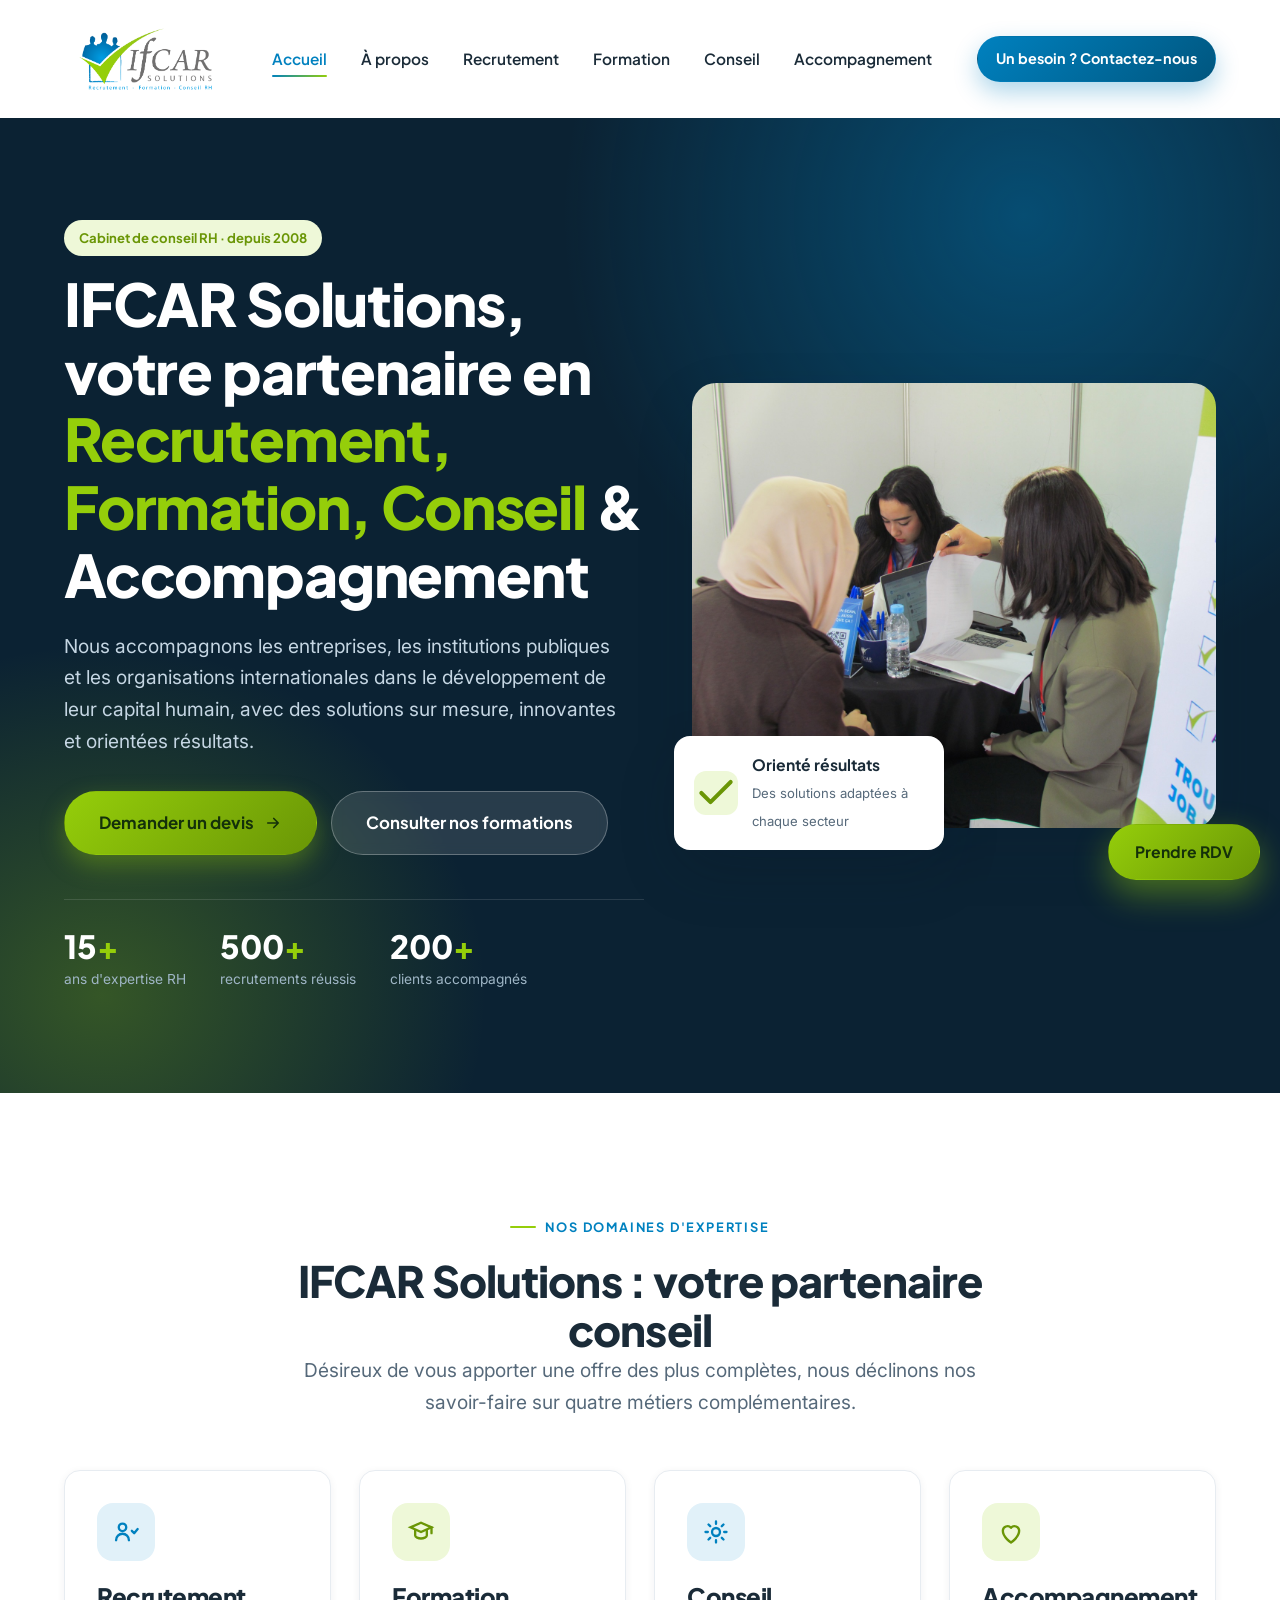
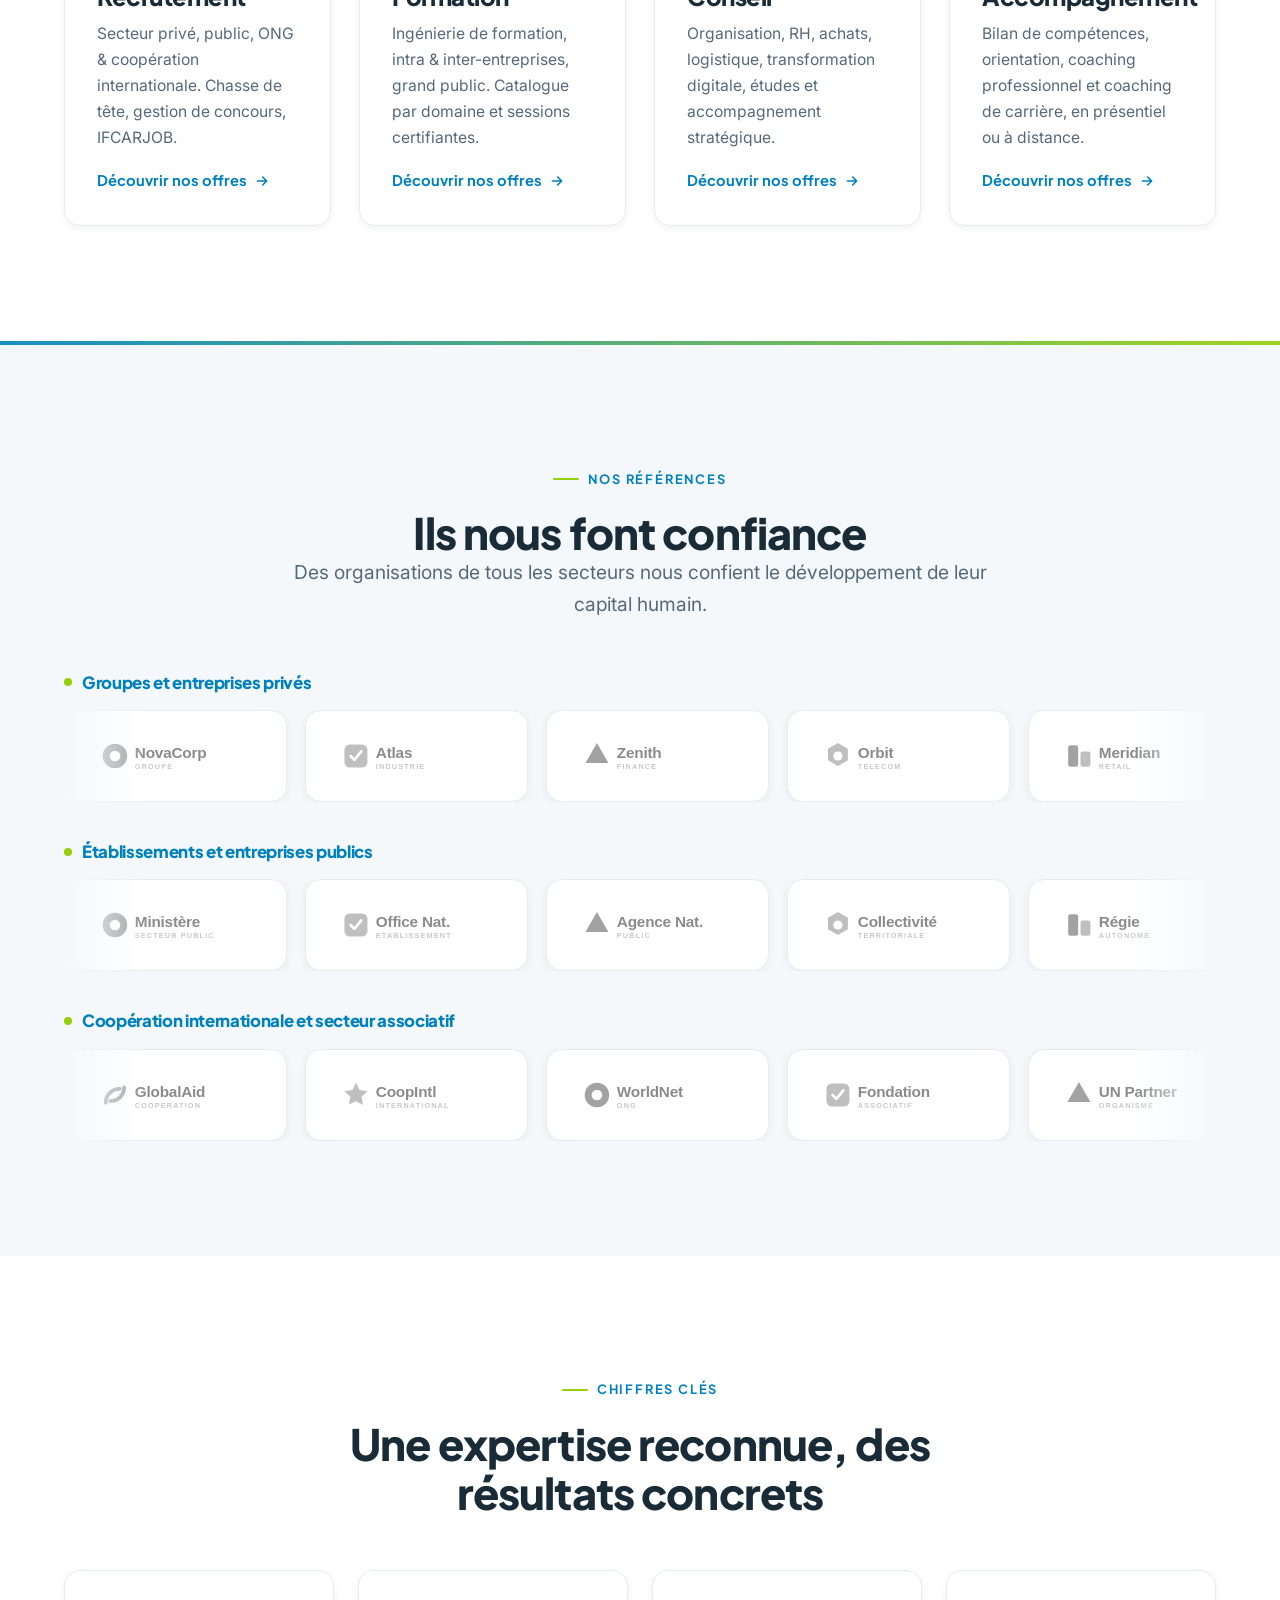
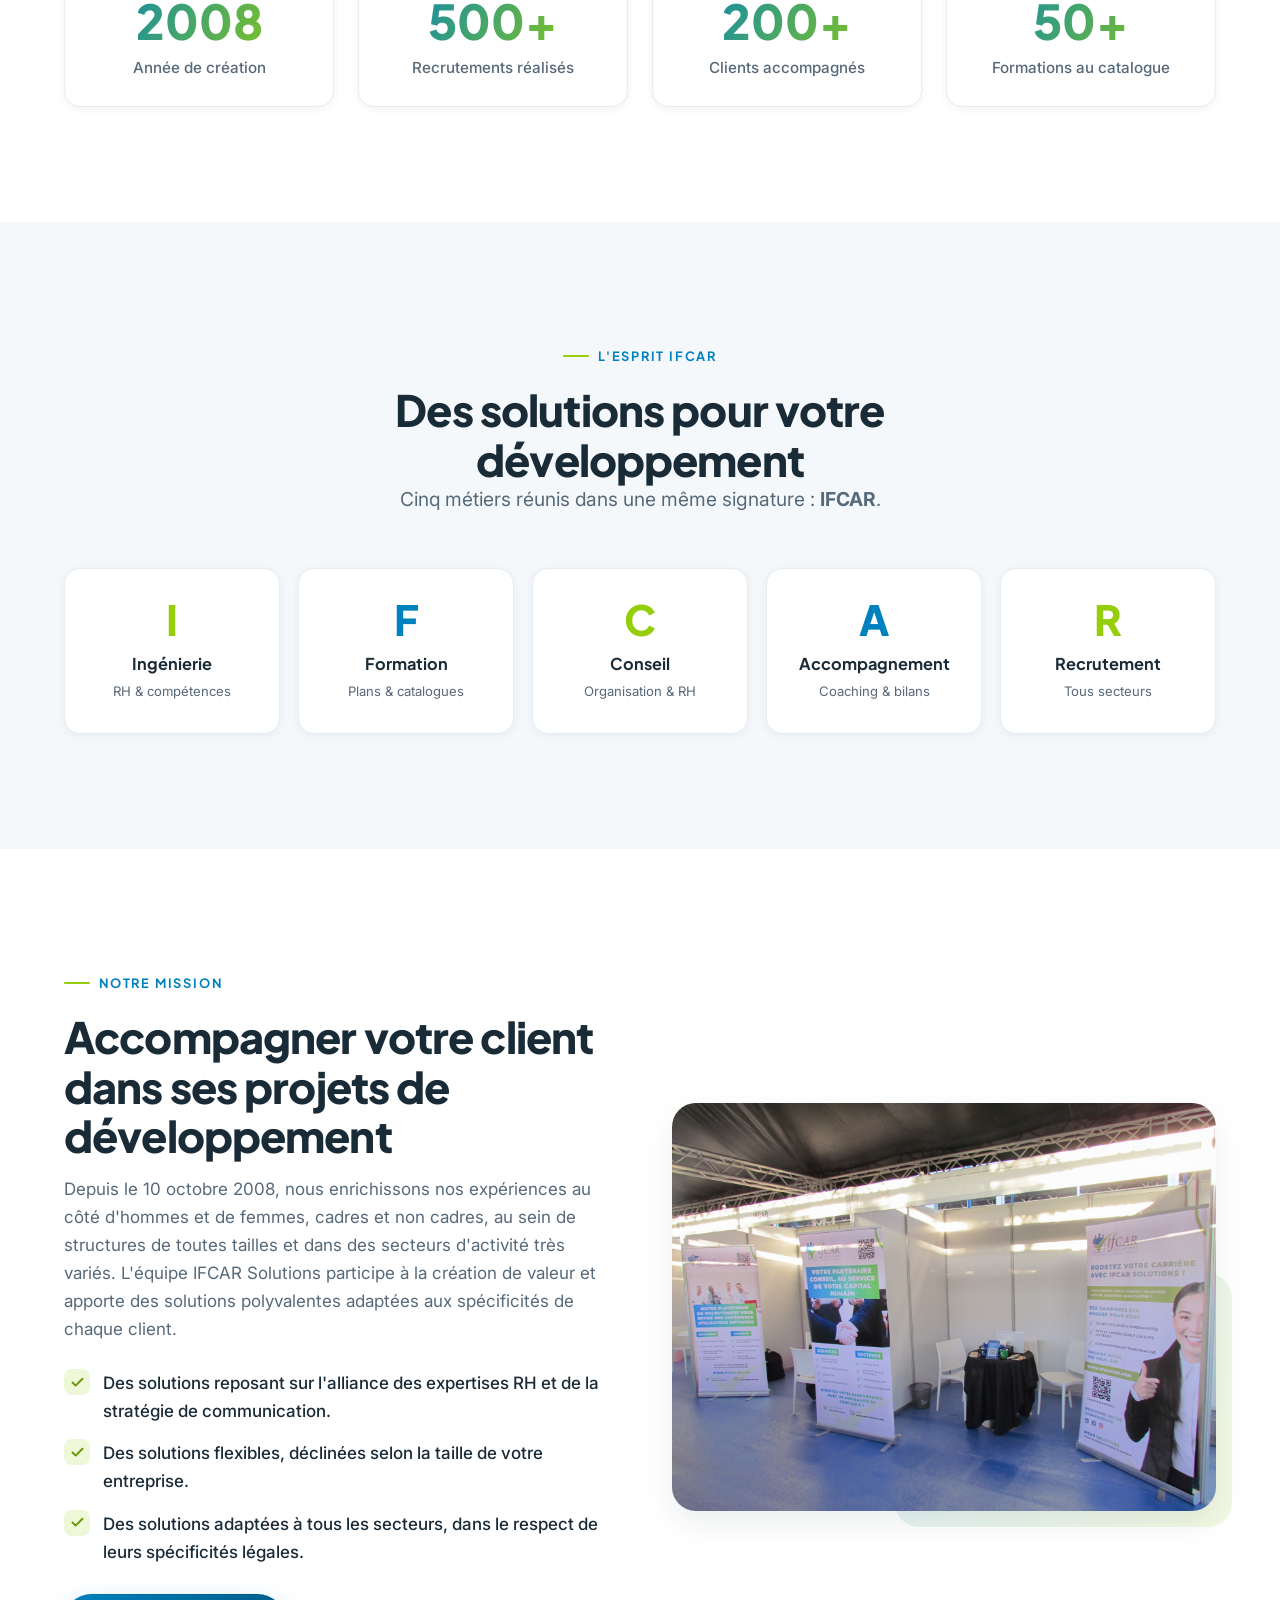
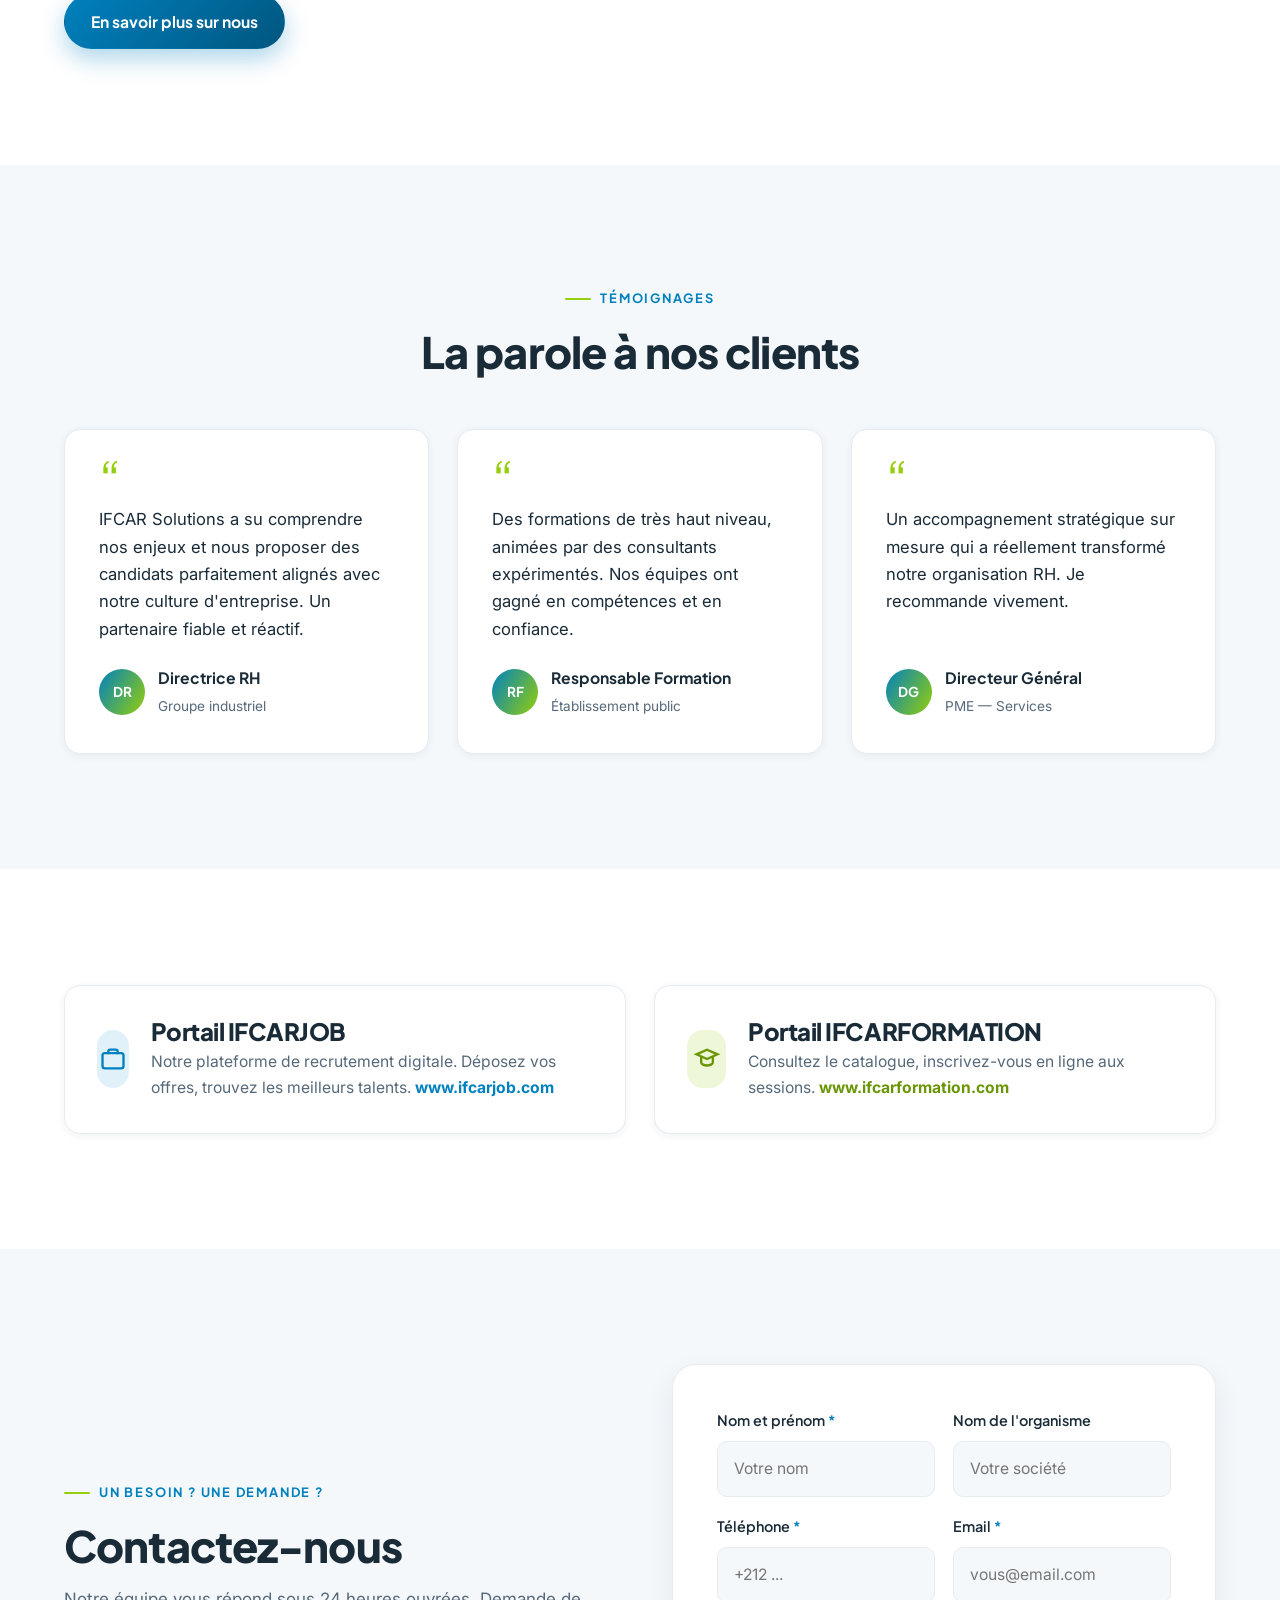
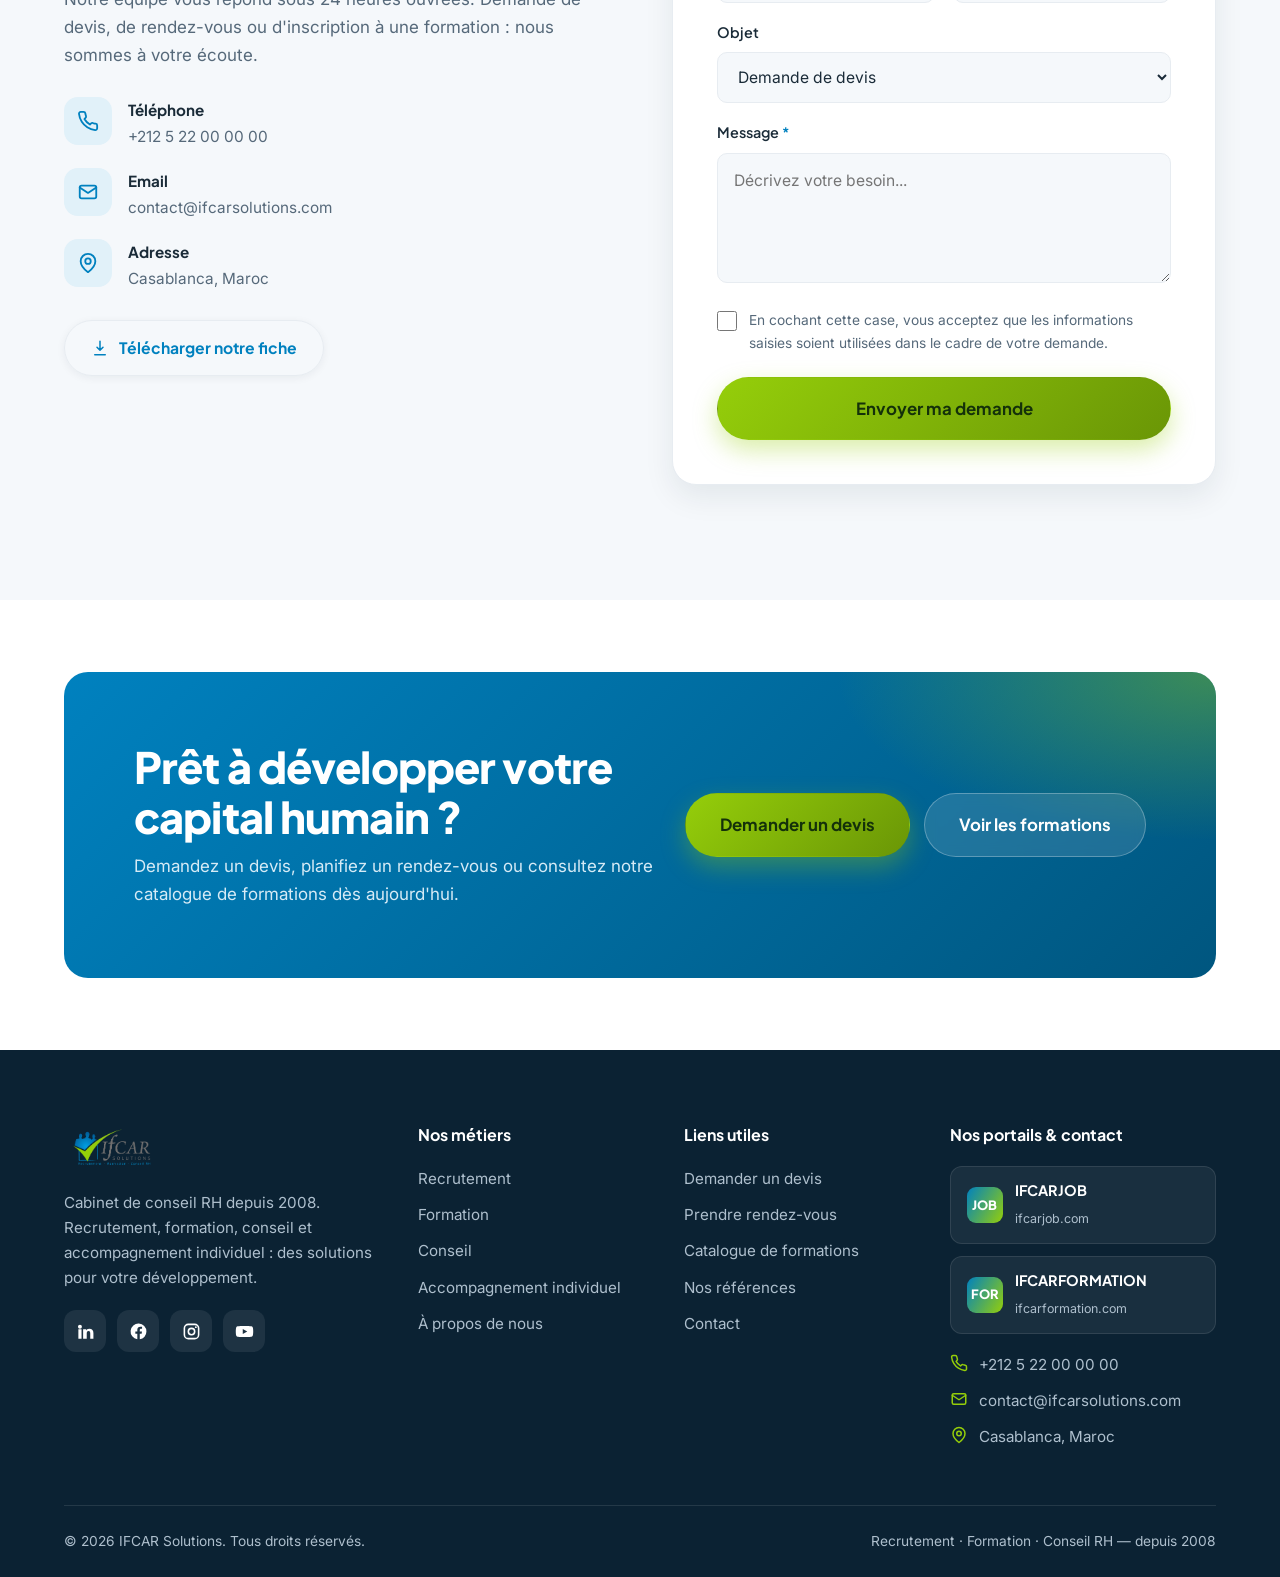
==== commit 1bec4ac3: "Refonte nav (liens distincts + bouton contact), nouveau logo agrandi, références remontées sur l'acc" ====
--- a/index.html
+++ b/index.html
@@ -41,32 +41,21 @@
 <!-- ============ HEADER ============ -->
 <header class="site-header">
   <div class="container nav">
-    <a href="index.html" class="brand" aria-label="IFCAR Solutions — accueil"><img src="assets/img/logo.png" alt="IFCAR Solutions" /></a>
+    <a href="index.html" class="brand" aria-label="IFCAR Solutions — accueil"><img src="assets/img/logo.png" alt="IFCAR Solutions — Recrutement, Formation, Conseil RH" /></a>
 
     <nav class="nav-desktop" aria-label="Navigation principale">
       <ul class="nav-list">
         <li class="nav-item"><a href="index.html" class="nav-link" data-page="index.html">Accueil</a></li>
         <li class="nav-item"><a href="a-propos.html" class="nav-link" data-page="a-propos.html">À propos</a></li>
-        <li class="nav-item has-mega">
-          <button class="nav-link nav-trigger" aria-expanded="false" aria-haspopup="true">Nos métiers
-            <svg class="chev" viewBox="0 0 24 24" fill="none" stroke="currentColor" stroke-width="2.2"><path d="m6 9 6 6 6-6" stroke-linecap="round" stroke-linejoin="round"/></svg>
-          </button>
-          <div class="mega">
-            <div class="mega__grid">
-              <a class="mega__item" href="recrutement.html"><span class="ic"><svg viewBox="0 0 24 24" fill="none" stroke="currentColor" stroke-width="2"><circle cx="9" cy="8" r="3.2"/><path d="M3.5 19a5.5 5.5 0 0 1 11 0M17 11l2 2 3-3.5" stroke-linecap="round" stroke-linejoin="round"/></svg></span><span><strong>Recrutement</strong><span>Privé, public, ONG &amp; portail IFCARJOB</span></span></a>
-              <a class="mega__item" href="formation.html"><span class="ic"><svg viewBox="0 0 24 24" fill="none" stroke="currentColor" stroke-width="2"><path d="M3 8l9-4 9 4-9 4-9-4z"/><path d="M7 10.5V15c0 1.5 2.7 2.6 5 2.6s5-1.1 5-2.6v-4.5M21 8v5" stroke-linecap="round" stroke-linejoin="round"/></svg></span><span><strong>Formation</strong><span>Intra, inter-entreprises &amp; grand public</span></span></a>
-              <a class="mega__item" href="conseil.html"><span class="ic"><svg viewBox="0 0 24 24" fill="none" stroke="currentColor" stroke-width="2"><path d="M12 3v2M12 19v2M3 12h2M19 12h2M5.6 5.6l1.4 1.4M17 17l1.4 1.4M18.4 5.6 17 7M7 17l-1.4 1.4" stroke-linecap="round"/><circle cx="12" cy="12" r="3.4"/></svg></span><span><strong>Conseil</strong><span>Organisation, RH &amp; transformation</span></span></a>
-              <a class="mega__item" href="accompagnement.html"><span class="ic"><svg viewBox="0 0 24 24" fill="none" stroke="currentColor" stroke-width="2"><path d="M12 21s-7-4.5-7-10a4 4 0 0 1 7-2.6A4 4 0 0 1 19 11c0 5.5-7 10-7 10z" stroke-linecap="round" stroke-linejoin="round"/></svg></span><span><strong>Accompagnement</strong><span>Bilan, coaching &amp; orientation</span></span></a>
-            </div>
-          </div>
-        </li>
-        <li class="nav-item"><a href="contact.html" class="nav-link" data-page="contact.html">Contact</a></li>
+        <li class="nav-item"><a href="recrutement.html" class="nav-link" data-page="recrutement.html">Recrutement</a></li>
+        <li class="nav-item"><a href="formation.html" class="nav-link" data-page="formation.html">Formation</a></li>
+        <li class="nav-item"><a href="conseil.html" class="nav-link" data-page="conseil.html">Conseil</a></li>
+        <li class="nav-item"><a href="accompagnement.html" class="nav-link" data-page="accompagnement.html">Accompagnement</a></li>
       </ul>
     </nav>
 
     <div class="nav-actions">
-      <a href="contact.html" class="btn btn--outline btn--sm">Demander un devis</a>
-      <a href="contact.html" class="btn btn--primary btn--sm">Prendre RDV</a>
+      <a href="contact.html" class="btn btn--blue btn--sm nav-contact">Un besoin ? Contactez-nous</a>
       <button class="burger" aria-label="Ouvrir le menu" aria-expanded="false" aria-controls="mobileNav"><span></span><span></span><span></span></button>
     </div>
   </div>
@@ -76,15 +65,10 @@
   <nav class="mobile-nav__inner" aria-label="Navigation mobile">
     <a href="index.html" class="m-link" data-page="index.html">Accueil <svg viewBox="0 0 24 24" fill="none" stroke="currentColor" stroke-width="2"><path d="m9 6 6 6-6 6" stroke-linecap="round" stroke-linejoin="round"/></svg></a>
     <a href="a-propos.html" class="m-link" data-page="a-propos.html">À propos <svg viewBox="0 0 24 24" fill="none" stroke="currentColor" stroke-width="2"><path d="m9 6 6 6-6 6" stroke-linecap="round" stroke-linejoin="round"/></svg></a>
-    <div class="m-group">
-      <button class="m-group__head">Nos métiers <svg class="chev" viewBox="0 0 24 24" fill="none" stroke="currentColor" stroke-width="2"><path d="m6 9 6 6 6-6" stroke-linecap="round" stroke-linejoin="round"/></svg></button>
-      <div class="m-group__body">
-        <a href="recrutement.html">Recrutement</a>
-        <a href="formation.html">Formation</a>
-        <a href="conseil.html">Conseil</a>
-        <a href="accompagnement.html">Accompagnement individuel</a>
-      </div>
-    </div>
+    <a href="recrutement.html" class="m-link" data-page="recrutement.html">Recrutement <svg viewBox="0 0 24 24" fill="none" stroke="currentColor" stroke-width="2"><path d="m9 6 6 6-6 6" stroke-linecap="round" stroke-linejoin="round"/></svg></a>
+    <a href="formation.html" class="m-link" data-page="formation.html">Formation <svg viewBox="0 0 24 24" fill="none" stroke="currentColor" stroke-width="2"><path d="m9 6 6 6-6 6" stroke-linecap="round" stroke-linejoin="round"/></svg></a>
+    <a href="conseil.html" class="m-link" data-page="conseil.html">Conseil <svg viewBox="0 0 24 24" fill="none" stroke="currentColor" stroke-width="2"><path d="m9 6 6 6-6 6" stroke-linecap="round" stroke-linejoin="round"/></svg></a>
+    <a href="accompagnement.html" class="m-link" data-page="accompagnement.html">Accompagnement <svg viewBox="0 0 24 24" fill="none" stroke="currentColor" stroke-width="2"><path d="m9 6 6 6-6 6" stroke-linecap="round" stroke-linejoin="round"/></svg></a>
     <a href="contact.html" class="m-link" data-page="contact.html">Contact <svg viewBox="0 0 24 24" fill="none" stroke="currentColor" stroke-width="2"><path d="m9 6 6 6-6 6" stroke-linecap="round" stroke-linejoin="round"/></svg></a>
     <div class="mobile-nav__cta">
       <a href="contact.html" class="btn btn--outline btn--lg">Demander un devis</a>
@@ -175,64 +159,8 @@
 
 <hr class="divider-img" />
 
-<!-- ============ CHIFFRES CLÉS ============ -->
-<section class="section section--soft">
-  <div class="container">
-    <div class="section-head center reveal">
-      <span class="eyebrow eyebrow--center">Chiffres clés</span>
-      <h2>Une expertise reconnue, des résultats concrets</h2>
-    </div>
-    <div class="stats">
-      <div class="stat reveal" data-d="1"><div class="num"><span data-count="2008" data-suffix="">2008</span></div><div class="lbl">Année de création</div></div>
-      <div class="stat reveal" data-d="2"><div class="num"><span data-count="500" data-suffix="+">0</span></div><div class="lbl">Recrutements réalisés</div></div>
-      <div class="stat reveal" data-d="3"><div class="num"><span data-count="200" data-suffix="+">0</span></div><div class="lbl">Clients accompagnés</div></div>
-      <div class="stat reveal" data-d="4"><div class="num"><span data-count="50" data-suffix="+">0</span></div><div class="lbl">Formations au catalogue</div></div>
-    </div>
-  </div>
-</section>
-
-<!-- ============ NOS MÉTIERS (IFCAR) ============ -->
-<section class="section">
-  <div class="container">
-    <div class="section-head center reveal">
-      <span class="eyebrow eyebrow--center">L'esprit IFCAR</span>
-      <h2>Des solutions pour votre développement</h2>
-      <p class="lead">Cinq métiers réunis dans une même signature : <strong>IFCAR</strong>.</p>
-    </div>
-    <div class="ifcar-row">
-      <div class="ifcar-cell reveal" data-d="1"><div class="letter">I</div><div class="word">Ingénierie</div><small>RH & compétences</small></div>
-      <div class="ifcar-cell alt reveal" data-d="2"><div class="letter">F</div><div class="word">Formation</div><small>Plans & catalogues</small></div>
-      <div class="ifcar-cell reveal" data-d="3"><div class="letter">C</div><div class="word">Conseil</div><small>Organisation & RH</small></div>
-      <div class="ifcar-cell alt reveal" data-d="4"><div class="letter">A</div><div class="word">Accompagnement</div><small>Coaching & bilans</small></div>
-      <div class="ifcar-cell reveal" data-d="4"><div class="letter">R</div><div class="word">Recrutement</div><small>Tous secteurs</small></div>
-    </div>
-  </div>
-</section>
-
-<!-- ============ MISSION SPLIT ============ -->
-<section class="section section--soft">
-  <div class="container">
-    <div class="split reverse">
-      <div class="split__media media-frame reveal">
-        <img src="assets/img/stand-ifcar.jpg" alt="Stand IFCAR Solutions au Forum de l'emploi" />
-      </div>
-      <div class="reveal" data-d="2">
-        <span class="eyebrow">Notre mission</span>
-        <h2>Accompagner votre client dans ses projets de développement</h2>
-        <p class="muted mt-s">Depuis le 10 octobre 2008, nous enrichissons nos expériences au côté d'hommes et de femmes, cadres et non cadres, au sein de structures de toutes tailles et dans des secteurs d'activité très variés. L'équipe IFCAR Solutions participe à la création de valeur et apporte des solutions polyvalentes adaptées aux spécificités de chaque client.</p>
-        <ul class="check-list">
-          <li><span class="tick"><svg viewBox="0 0 24 24" fill="none" stroke="currentColor" stroke-width="3"><path d="M20 6 9 17l-5-5" stroke-linecap="round" stroke-linejoin="round"/></svg></span><span>Des solutions reposant sur l'alliance des expertises RH et de la stratégie de communication.</span></li>
-          <li><span class="tick"><svg viewBox="0 0 24 24" fill="none" stroke="currentColor" stroke-width="3"><path d="M20 6 9 17l-5-5" stroke-linecap="round" stroke-linejoin="round"/></svg></span><span>Des solutions flexibles, déclinées selon la taille de votre entreprise.</span></li>
-          <li><span class="tick"><svg viewBox="0 0 24 24" fill="none" stroke="currentColor" stroke-width="3"><path d="M20 6 9 17l-5-5" stroke-linecap="round" stroke-linejoin="round"/></svg></span><span>Des solutions adaptées à tous les secteurs, dans le respect de leurs spécificités légales.</span></li>
-        </ul>
-        <a href="a-propos.html" class="btn btn--blue mt">En savoir plus sur nous</a>
-      </div>
-    </div>
-  </div>
-</section>
-
 <!-- ============ RÉFÉRENCES ============ -->
-<section class="section" id="references">
+<section class="section section--soft" id="references">
   <div class="container">
     <div class="section-head center reveal">
       <span class="eyebrow eyebrow--center">Nos références</span>
@@ -315,6 +243,64 @@
     </div>
   </div>
 </section>
+
+
+<!-- ============ CHIFFRES CLÉS ============ -->
+<section class="section">
+  <div class="container">
+    <div class="section-head center reveal">
+      <span class="eyebrow eyebrow--center">Chiffres clés</span>
+      <h2>Une expertise reconnue, des résultats concrets</h2>
+    </div>
+    <div class="stats">
+      <div class="stat reveal" data-d="1"><div class="num"><span data-count="2008" data-suffix="">2008</span></div><div class="lbl">Année de création</div></div>
+      <div class="stat reveal" data-d="2"><div class="num"><span data-count="500" data-suffix="+">0</span></div><div class="lbl">Recrutements réalisés</div></div>
+      <div class="stat reveal" data-d="3"><div class="num"><span data-count="200" data-suffix="+">0</span></div><div class="lbl">Clients accompagnés</div></div>
+      <div class="stat reveal" data-d="4"><div class="num"><span data-count="50" data-suffix="+">0</span></div><div class="lbl">Formations au catalogue</div></div>
+    </div>
+  </div>
+</section>
+
+<!-- ============ NOS MÉTIERS (IFCAR) ============ -->
+<section class="section section--soft">
+  <div class="container">
+    <div class="section-head center reveal">
+      <span class="eyebrow eyebrow--center">L'esprit IFCAR</span>
+      <h2>Des solutions pour votre développement</h2>
+      <p class="lead">Cinq métiers réunis dans une même signature : <strong>IFCAR</strong>.</p>
+    </div>
+    <div class="ifcar-row">
+      <div class="ifcar-cell reveal" data-d="1"><div class="letter">I</div><div class="word">Ingénierie</div><small>RH & compétences</small></div>
+      <div class="ifcar-cell alt reveal" data-d="2"><div class="letter">F</div><div class="word">Formation</div><small>Plans & catalogues</small></div>
+      <div class="ifcar-cell reveal" data-d="3"><div class="letter">C</div><div class="word">Conseil</div><small>Organisation & RH</small></div>
+      <div class="ifcar-cell alt reveal" data-d="4"><div class="letter">A</div><div class="word">Accompagnement</div><small>Coaching & bilans</small></div>
+      <div class="ifcar-cell reveal" data-d="4"><div class="letter">R</div><div class="word">Recrutement</div><small>Tous secteurs</small></div>
+    </div>
+  </div>
+</section>
+
+<!-- ============ MISSION SPLIT ============ -->
+<section class="section">
+  <div class="container">
+    <div class="split reverse">
+      <div class="split__media media-frame reveal">
+        <img src="assets/img/stand-ifcar.jpg" alt="Stand IFCAR Solutions au Forum de l'emploi" />
+      </div>
+      <div class="reveal" data-d="2">
+        <span class="eyebrow">Notre mission</span>
+        <h2>Accompagner votre client dans ses projets de développement</h2>
+        <p class="muted mt-s">Depuis le 10 octobre 2008, nous enrichissons nos expériences au côté d'hommes et de femmes, cadres et non cadres, au sein de structures de toutes tailles et dans des secteurs d'activité très variés. L'équipe IFCAR Solutions participe à la création de valeur et apporte des solutions polyvalentes adaptées aux spécificités de chaque client.</p>
+        <ul class="check-list">
+          <li><span class="tick"><svg viewBox="0 0 24 24" fill="none" stroke="currentColor" stroke-width="3"><path d="M20 6 9 17l-5-5" stroke-linecap="round" stroke-linejoin="round"/></svg></span><span>Des solutions reposant sur l'alliance des expertises RH et de la stratégie de communication.</span></li>
+          <li><span class="tick"><svg viewBox="0 0 24 24" fill="none" stroke="currentColor" stroke-width="3"><path d="M20 6 9 17l-5-5" stroke-linecap="round" stroke-linejoin="round"/></svg></span><span>Des solutions flexibles, déclinées selon la taille de votre entreprise.</span></li>
+          <li><span class="tick"><svg viewBox="0 0 24 24" fill="none" stroke="currentColor" stroke-width="3"><path d="M20 6 9 17l-5-5" stroke-linecap="round" stroke-linejoin="round"/></svg></span><span>Des solutions adaptées à tous les secteurs, dans le respect de leurs spécificités légales.</span></li>
+        </ul>
+        <a href="a-propos.html" class="btn btn--blue mt">En savoir plus sur nous</a>
+      </div>
+    </div>
+  </div>
+</section>
+
 
 <!-- ============ TÉMOIGNAGES ============ -->
 <section class="section section--soft">
--- a/assets/css/style.css
+++ b/assets/css/style.css
@@ -42,7 +42,7 @@
   --grad-green: linear-gradient(135deg, var(--green) 0%, var(--green-700) 100%);
 
   --container: 1200px;
-  --header-h: 84px;
+  --header-h: 116px;
 
   --ease: cubic-bezier(.22, .61, .36, 1);
 
@@ -53,7 +53,7 @@
 /* ---------- 2. Reset ---------- */
 *, *::before, *::after { box-sizing: border-box; }
 * { margin: 0; }
-html { scroll-behavior: smooth; -webkit-text-size-adjust: 100%; scroll-padding-top: var(--header-h); }
+html { scroll-behavior: smooth; -webkit-text-size-adjust: 100%; scroll-padding-top: var(--header-h); overflow-x: hidden; max-width: 100%; }
 body {
   font-family: var(--font-body);
   color: var(--ink);
@@ -141,10 +141,11 @@
 .site-header.scrolled::before { opacity: 1; }
 .site-header.nav-hidden { transform: translateY(-115%); }
 
-.nav { position: relative; display: flex; align-items: center; justify-content: space-between; gap: 20px; }
+.nav { position: relative; display: flex; align-items: center; justify-content: space-between; gap: 20px; flex-wrap: nowrap; }
 .brand { display: flex; align-items: center; flex-shrink: 0; position: relative; z-index: 2; }
-.brand img { height: 48px; width: auto; transition: height .35s var(--ease); }
-.scrolled .brand img { height: 40px; }
+.brand img { height: 86px; width: auto; transition: height .35s var(--ease); }
+.scrolled .brand img { height: 64px; }
+@media (max-width: 560px){ .brand img { height: 64px; } .scrolled .brand img { height: 54px; } }
 
 /* --- desktop nav --- */
 .nav-desktop { display: flex; }
@@ -247,11 +248,13 @@
   opacity: 0; transform: translateY(18px);
 }
 .mobile-nav.open .m-link, .mobile-nav.open .m-group { animation: mLinkIn .5s var(--ease) forwards; }
-.mobile-nav .m-link:nth-child(1), .mobile-nav .m-group:nth-child(1){ animation-delay: .12s; }
-.mobile-nav .m-link:nth-child(2), .mobile-nav .m-group:nth-child(2){ animation-delay: .18s; }
-.mobile-nav .m-link:nth-child(3), .mobile-nav .m-group:nth-child(3){ animation-delay: .24s; }
-.mobile-nav .m-link:nth-child(4), .mobile-nav .m-group:nth-child(4){ animation-delay: .30s; }
-.mobile-nav .m-link:nth-child(5){ animation-delay: .36s; }
+.mobile-nav .m-link:nth-child(1){ animation-delay: .10s; }
+.mobile-nav .m-link:nth-child(2){ animation-delay: .15s; }
+.mobile-nav .m-link:nth-child(3){ animation-delay: .20s; }
+.mobile-nav .m-link:nth-child(4){ animation-delay: .25s; }
+.mobile-nav .m-link:nth-child(5){ animation-delay: .30s; }
+.mobile-nav .m-link:nth-child(6){ animation-delay: .35s; }
+.mobile-nav .m-link:nth-child(7){ animation-delay: .40s; }
 @keyframes mLinkIn { to { opacity: 1; transform: none; } }
 .m-link svg { width: 22px; height: 22px; flex-shrink: 0; color: var(--green); opacity: .85; transition: transform .3s var(--ease); }
 .m-link:hover svg { transform: translateX(5px); opacity: 1; }
@@ -278,12 +281,15 @@
 .mobile-nav__foot .m-contact svg { width: 16px; height: 16px; color: var(--green); }
 
 @media (max-width: 1024px) {
-  .nav-desktop { display: none; }
-  .burger { display: block; }
-  .nav-actions .btn { display: none; }
-}
-@media (min-width: 1025px){ .mobile-nav { display: none; } }
-@media (max-width: 420px){ .nav-actions .btn { display: none; } }
+  .nav-desktop { display: none !important; }
+  .nav-contact { display: none !important; }
+  .nav-actions { position: absolute; right: 0; top: 50%; transform: translateY(-50%); margin: 0; }
+  .burger { display: inline-flex !important; align-items: center; justify-content: center; }
+}
+@media (min-width: 1025px) {
+  .mobile-nav { display: none; }
+  .burger { display: none !important; }
+}
 
 /* ---------- 7. Hero ---------- */
 .hero { position: relative; overflow: hidden; background: var(--navy); color: #fff; }
@@ -493,7 +499,7 @@
 .footer__grid { display:grid; gap: 44px; grid-template-columns: 1.4fr 1fr 1fr 1.2fr; }
 @media (max-width: 900px){ .footer__grid { grid-template-columns: 1fr 1fr; } }
 @media (max-width: 560px){ .footer__grid { grid-template-columns: 1fr; } }
-.footer__brand img { height: 50px; background:#fff; padding:10px 14px; border-radius: 12px; margin-bottom: 18px; }
+.footer__brand img { height: 50px; border-radius: 12px; margin-bottom: 18px; }
 .footer__brand p { font-size:.95rem; max-width: 320px; }
 .footer h5 { font-family: var(--font-head); color:#fff; font-size: 1rem; margin-bottom: 18px; }
 .footer ul { display:grid; gap: 11px; font-size:.95rem; }
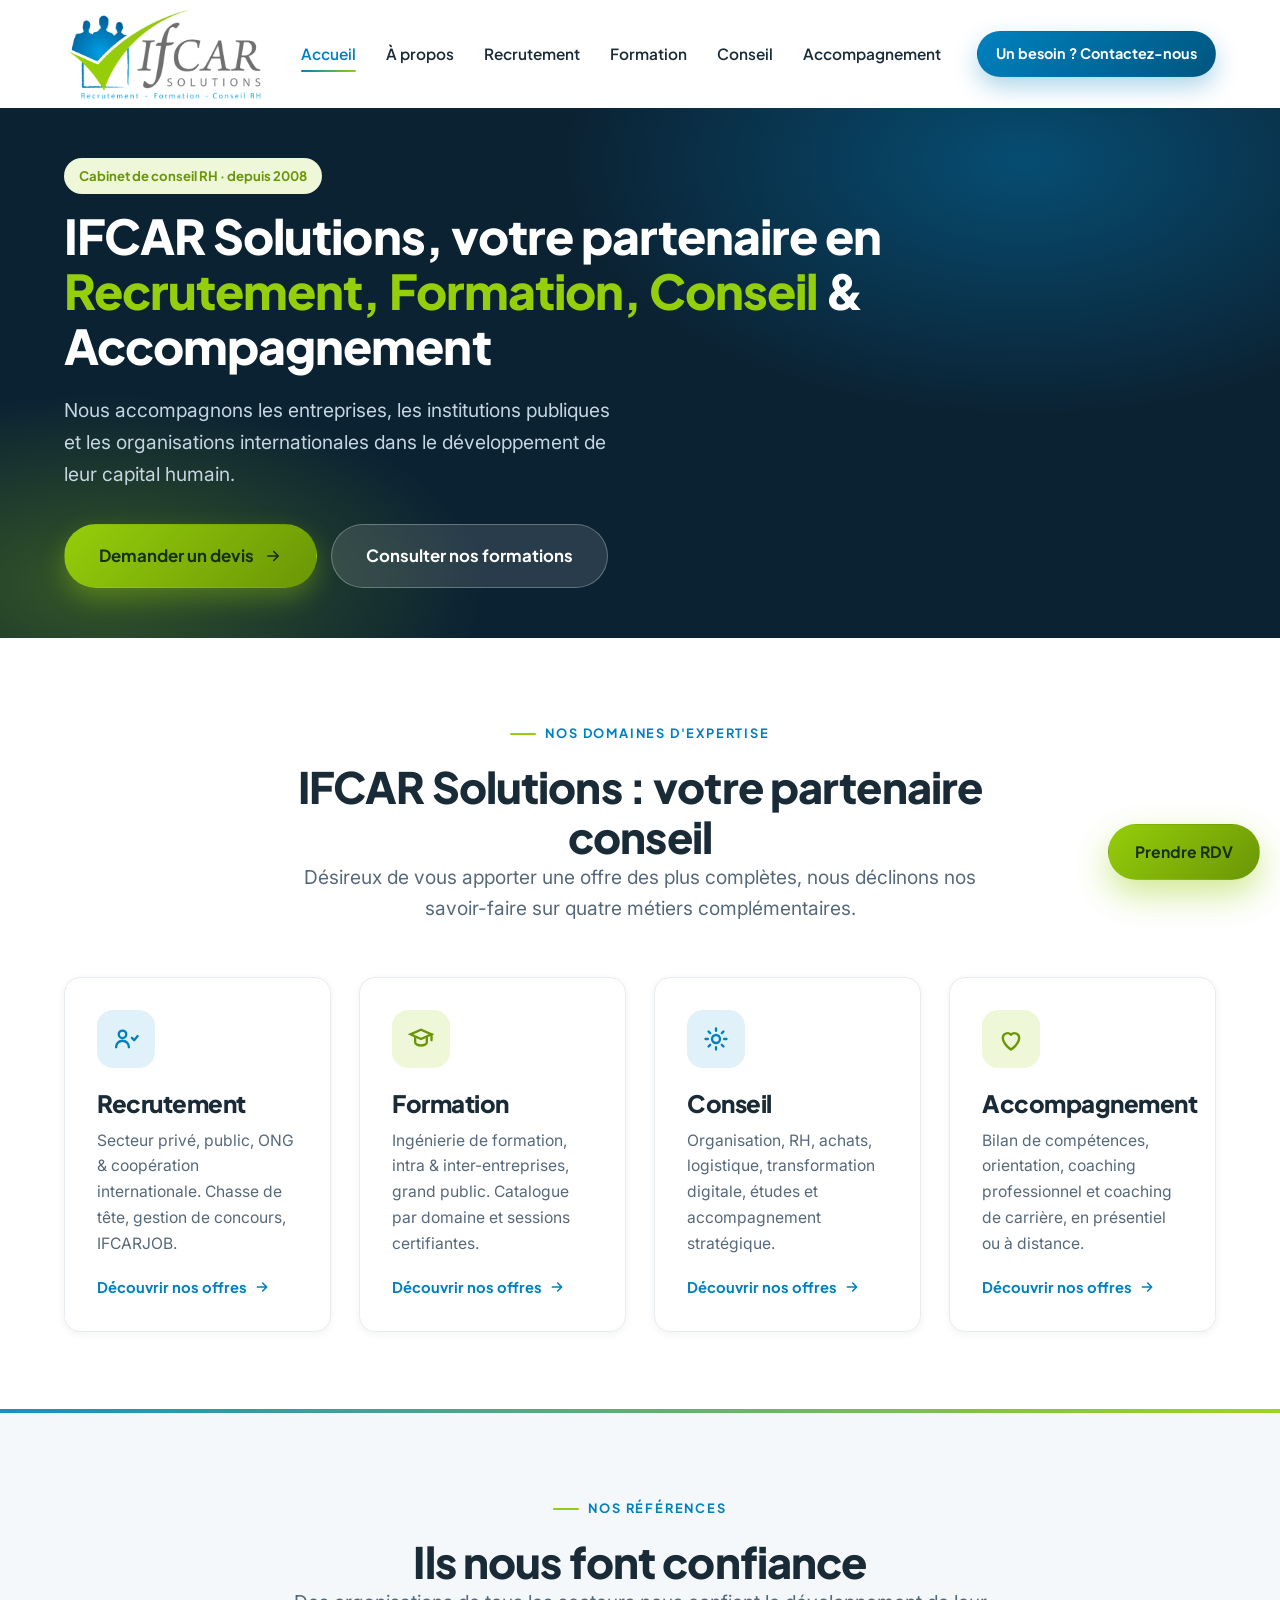
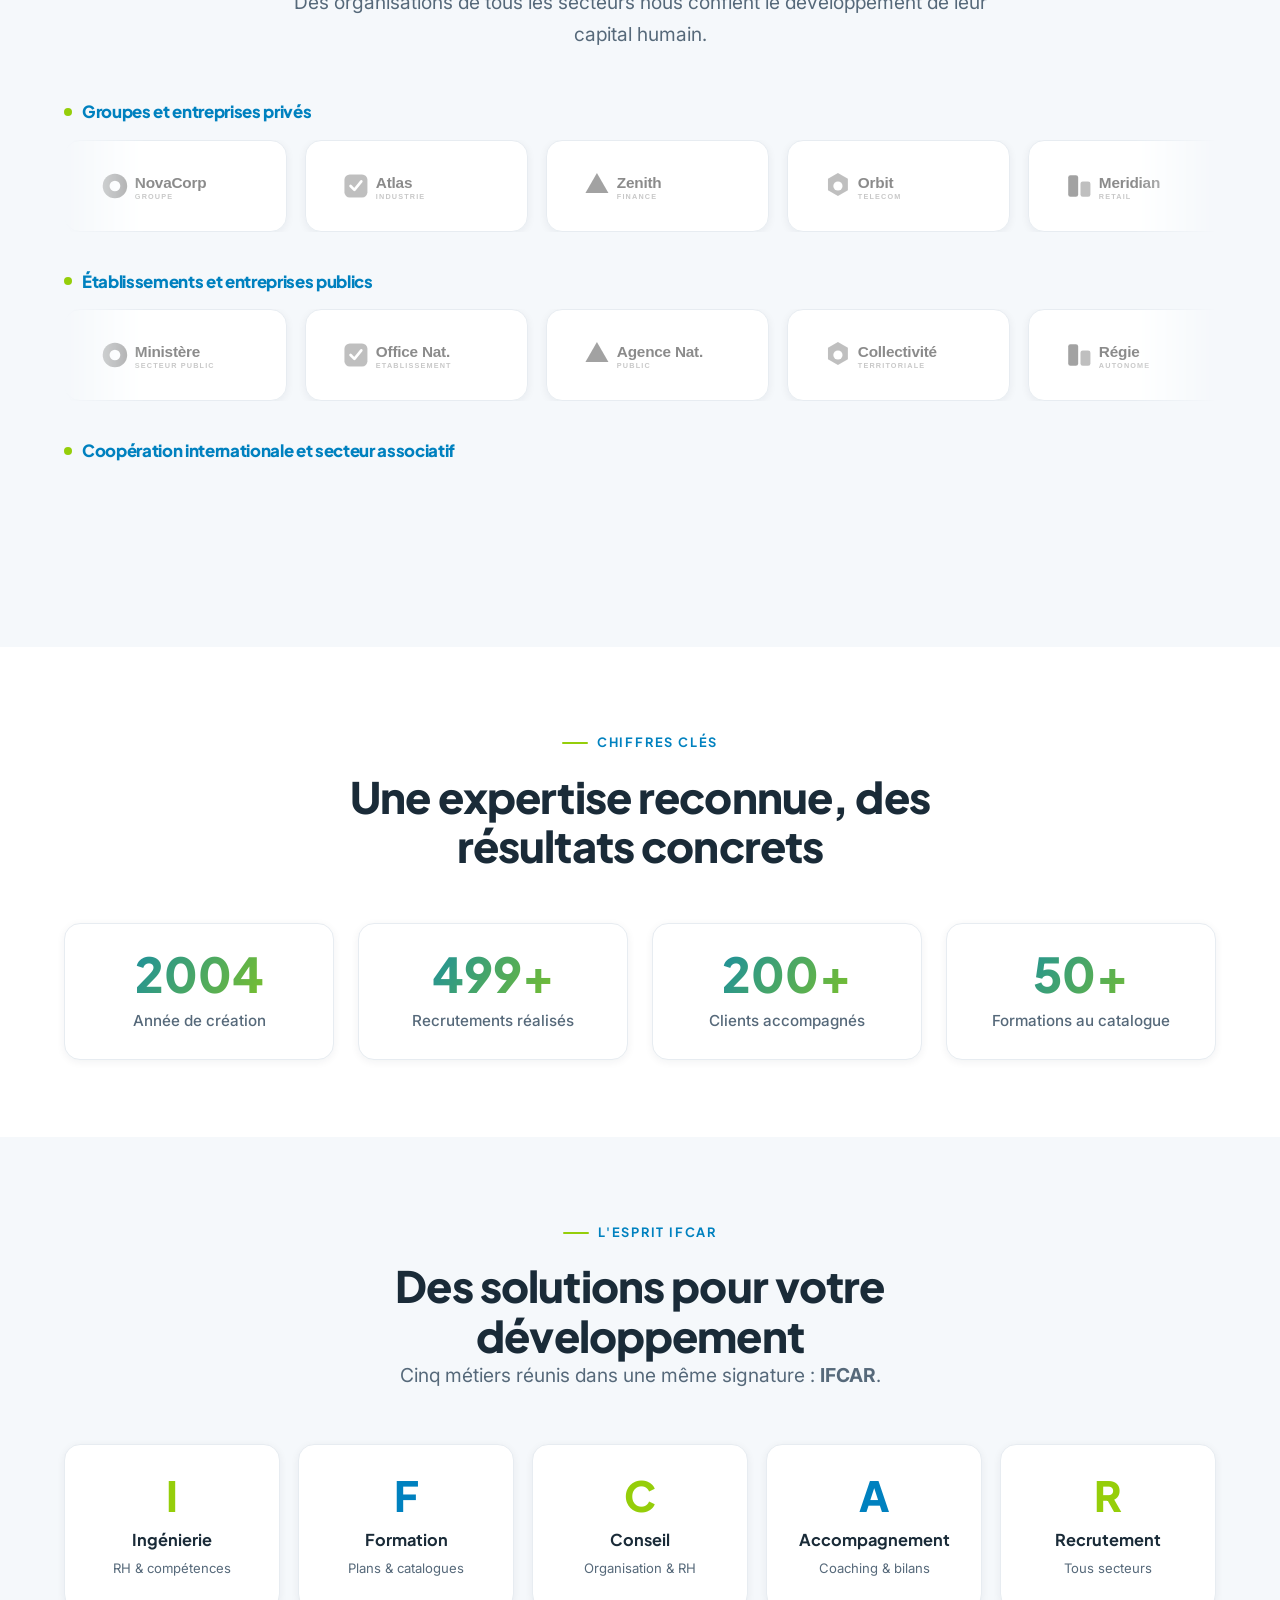
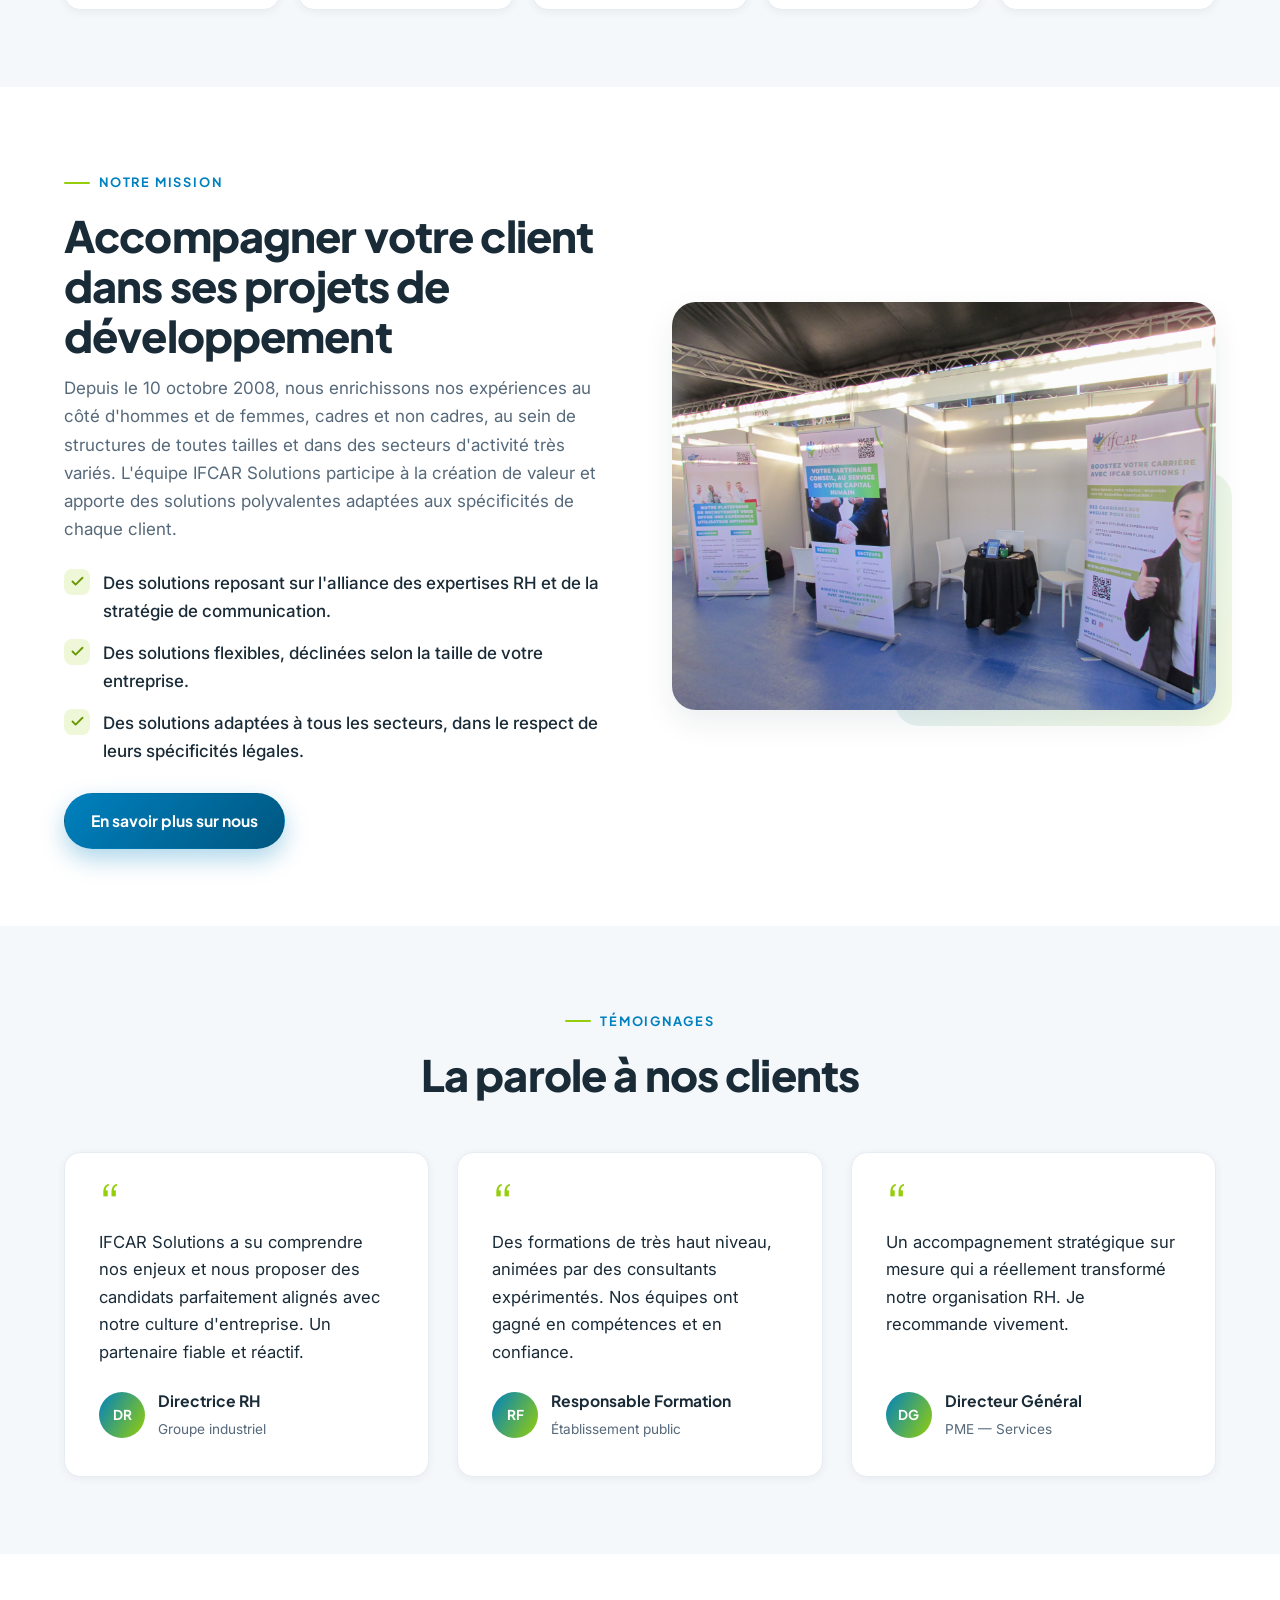
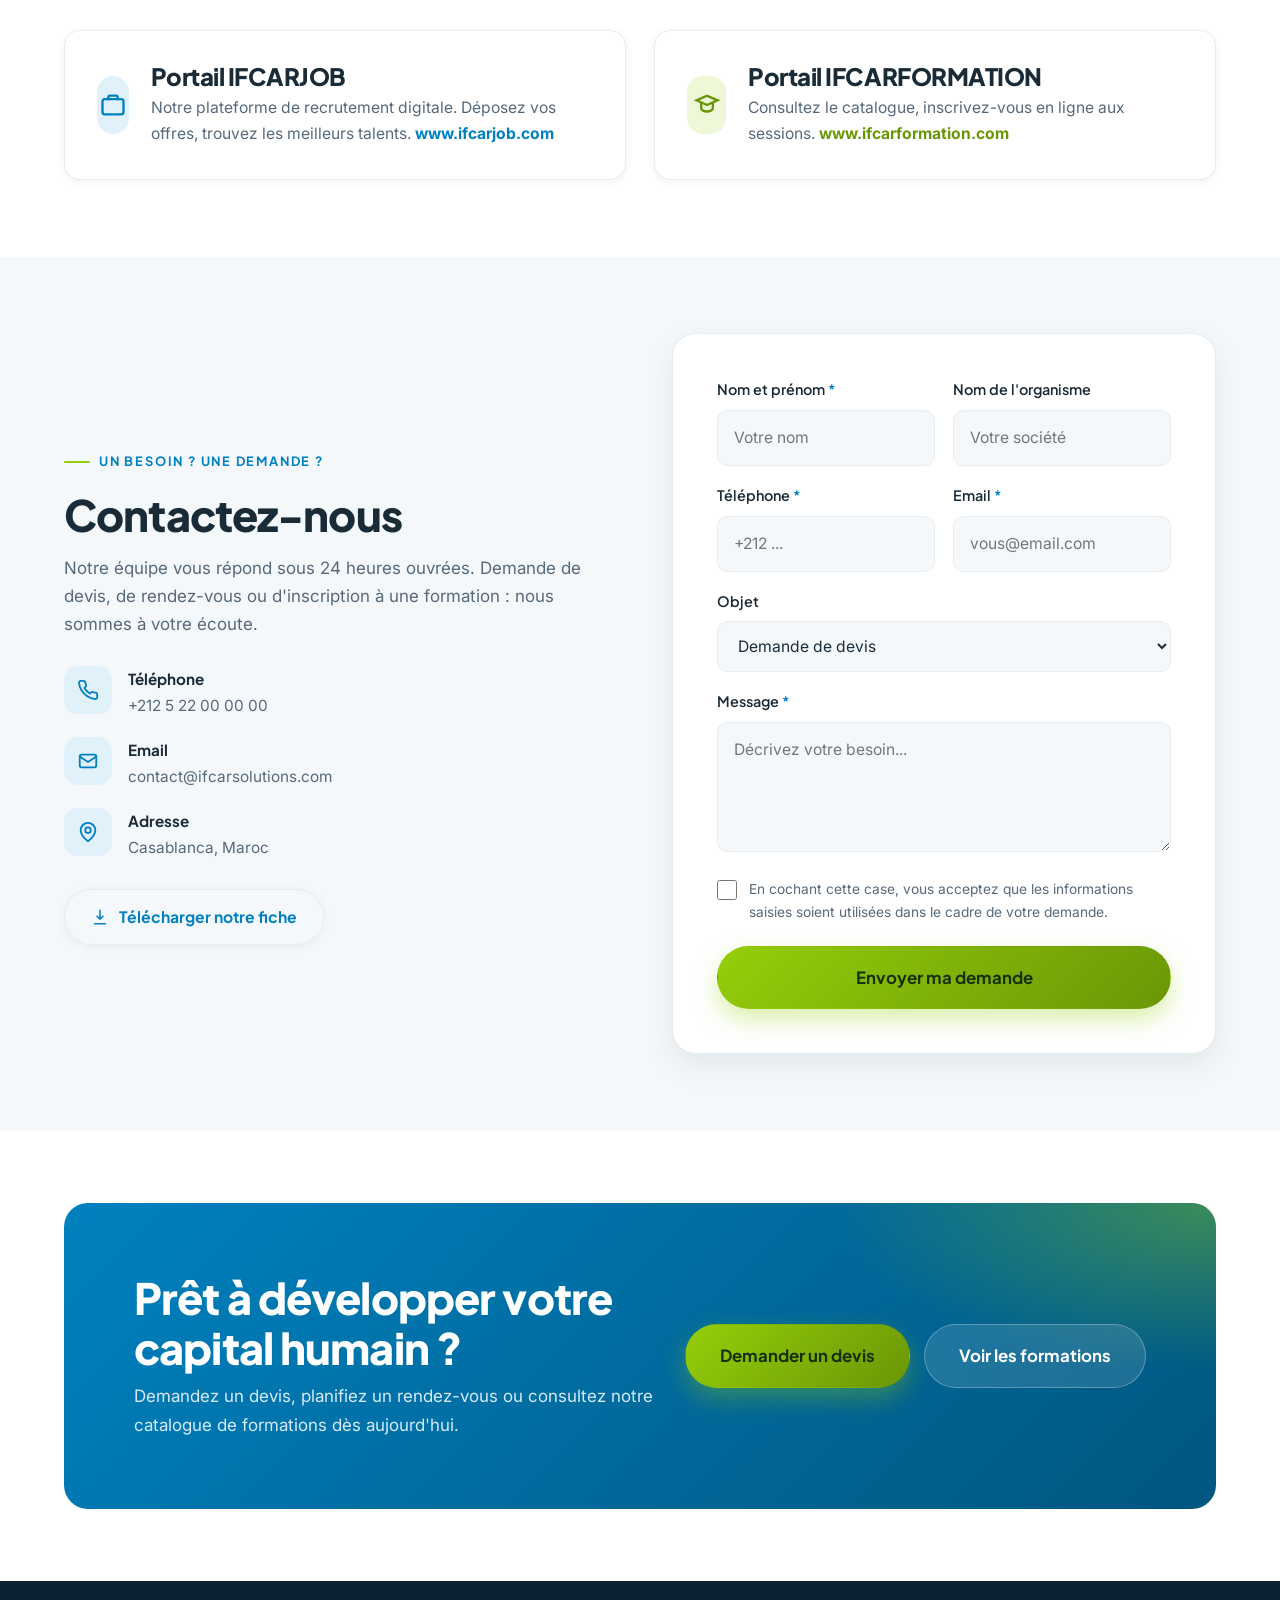
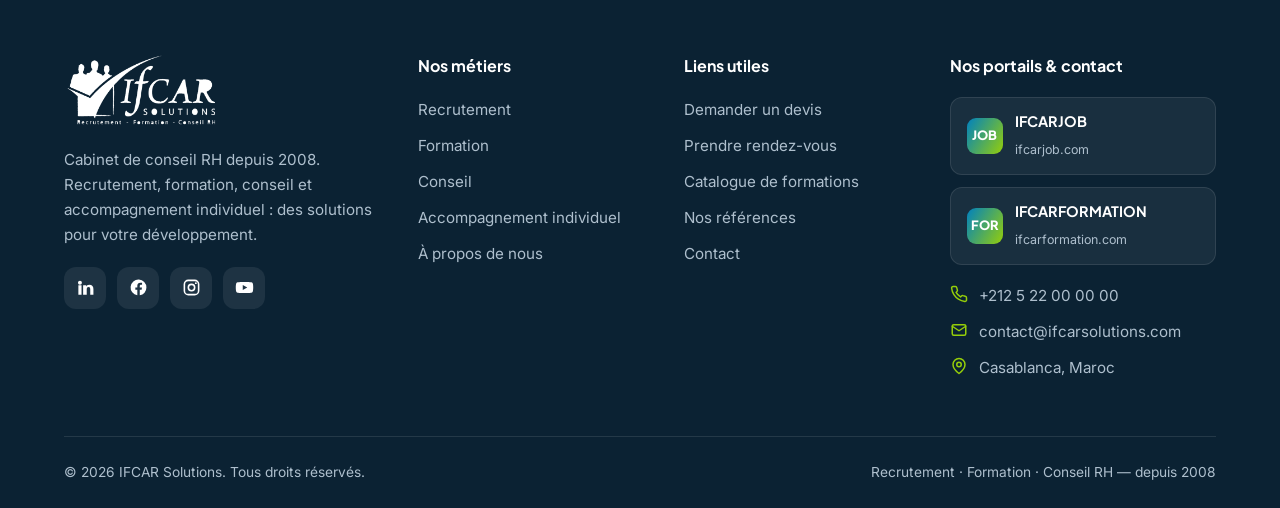
==== commit a5d931b9: "Logo transparent agrandi (fond blanc retiré, footer en blanc), header compact, hero accueil sans ima" ====
--- a/index.html
+++ b/index.html
@@ -41,21 +41,21 @@
 <!-- ============ HEADER ============ -->
 <header class="site-header">
   <div class="container nav">
-    <a href="index.html" class="brand" aria-label="IFCAR Solutions — accueil"><img src="assets/img/logo.png" alt="IFCAR Solutions — Recrutement, Formation, Conseil RH" /></a>
+    <a target="_blank" rel="noopener" href="index.html" class="brand" aria-label="IFCAR Solutions — accueil"><img src="assets/img/logo.png" alt="IFCAR Solutions — Recrutement, Formation, Conseil RH" /></a>
 
     <nav class="nav-desktop" aria-label="Navigation principale">
       <ul class="nav-list">
-        <li class="nav-item"><a href="index.html" class="nav-link" data-page="index.html">Accueil</a></li>
-        <li class="nav-item"><a href="a-propos.html" class="nav-link" data-page="a-propos.html">À propos</a></li>
-        <li class="nav-item"><a href="recrutement.html" class="nav-link" data-page="recrutement.html">Recrutement</a></li>
-        <li class="nav-item"><a href="formation.html" class="nav-link" data-page="formation.html">Formation</a></li>
-        <li class="nav-item"><a href="conseil.html" class="nav-link" data-page="conseil.html">Conseil</a></li>
-        <li class="nav-item"><a href="accompagnement.html" class="nav-link" data-page="accompagnement.html">Accompagnement</a></li>
+        <li class="nav-item"><a target="_blank" rel="noopener" href="index.html" class="nav-link" data-page="index.html">Accueil</a></li>
+        <li class="nav-item"><a target="_blank" rel="noopener" href="a-propos.html" class="nav-link" data-page="a-propos.html">À propos</a></li>
+        <li class="nav-item"><a target="_blank" rel="noopener" href="recrutement.html" class="nav-link" data-page="recrutement.html">Recrutement</a></li>
+        <li class="nav-item"><a target="_blank" rel="noopener" href="formation.html" class="nav-link" data-page="formation.html">Formation</a></li>
+        <li class="nav-item"><a target="_blank" rel="noopener" href="conseil.html" class="nav-link" data-page="conseil.html">Conseil</a></li>
+        <li class="nav-item"><a target="_blank" rel="noopener" href="accompagnement.html" class="nav-link" data-page="accompagnement.html">Accompagnement</a></li>
       </ul>
     </nav>
 
     <div class="nav-actions">
-      <a href="contact.html" class="btn btn--blue btn--sm nav-contact">Un besoin ? Contactez-nous</a>
+      <a target="_blank" rel="noopener" href="contact.html" class="btn btn--blue btn--sm nav-contact">Un besoin ? Contactez-nous</a>
       <button class="burger" aria-label="Ouvrir le menu" aria-expanded="false" aria-controls="mobileNav"><span></span><span></span><span></span></button>
     </div>
   </div>
@@ -63,16 +63,16 @@
 
 <div class="mobile-nav" id="mobileNav" aria-hidden="true">
   <nav class="mobile-nav__inner" aria-label="Navigation mobile">
-    <a href="index.html" class="m-link" data-page="index.html">Accueil <svg viewBox="0 0 24 24" fill="none" stroke="currentColor" stroke-width="2"><path d="m9 6 6 6-6 6" stroke-linecap="round" stroke-linejoin="round"/></svg></a>
-    <a href="a-propos.html" class="m-link" data-page="a-propos.html">À propos <svg viewBox="0 0 24 24" fill="none" stroke="currentColor" stroke-width="2"><path d="m9 6 6 6-6 6" stroke-linecap="round" stroke-linejoin="round"/></svg></a>
-    <a href="recrutement.html" class="m-link" data-page="recrutement.html">Recrutement <svg viewBox="0 0 24 24" fill="none" stroke="currentColor" stroke-width="2"><path d="m9 6 6 6-6 6" stroke-linecap="round" stroke-linejoin="round"/></svg></a>
-    <a href="formation.html" class="m-link" data-page="formation.html">Formation <svg viewBox="0 0 24 24" fill="none" stroke="currentColor" stroke-width="2"><path d="m9 6 6 6-6 6" stroke-linecap="round" stroke-linejoin="round"/></svg></a>
-    <a href="conseil.html" class="m-link" data-page="conseil.html">Conseil <svg viewBox="0 0 24 24" fill="none" stroke="currentColor" stroke-width="2"><path d="m9 6 6 6-6 6" stroke-linecap="round" stroke-linejoin="round"/></svg></a>
-    <a href="accompagnement.html" class="m-link" data-page="accompagnement.html">Accompagnement <svg viewBox="0 0 24 24" fill="none" stroke="currentColor" stroke-width="2"><path d="m9 6 6 6-6 6" stroke-linecap="round" stroke-linejoin="round"/></svg></a>
-    <a href="contact.html" class="m-link" data-page="contact.html">Contact <svg viewBox="0 0 24 24" fill="none" stroke="currentColor" stroke-width="2"><path d="m9 6 6 6-6 6" stroke-linecap="round" stroke-linejoin="round"/></svg></a>
+    <a target="_blank" rel="noopener" href="index.html" class="m-link" data-page="index.html">Accueil <svg viewBox="0 0 24 24" fill="none" stroke="currentColor" stroke-width="2"><path d="m9 6 6 6-6 6" stroke-linecap="round" stroke-linejoin="round"/></svg></a>
+    <a target="_blank" rel="noopener" href="a-propos.html" class="m-link" data-page="a-propos.html">À propos <svg viewBox="0 0 24 24" fill="none" stroke="currentColor" stroke-width="2"><path d="m9 6 6 6-6 6" stroke-linecap="round" stroke-linejoin="round"/></svg></a>
+    <a target="_blank" rel="noopener" href="recrutement.html" class="m-link" data-page="recrutement.html">Recrutement <svg viewBox="0 0 24 24" fill="none" stroke="currentColor" stroke-width="2"><path d="m9 6 6 6-6 6" stroke-linecap="round" stroke-linejoin="round"/></svg></a>
+    <a target="_blank" rel="noopener" href="formation.html" class="m-link" data-page="formation.html">Formation <svg viewBox="0 0 24 24" fill="none" stroke="currentColor" stroke-width="2"><path d="m9 6 6 6-6 6" stroke-linecap="round" stroke-linejoin="round"/></svg></a>
+    <a target="_blank" rel="noopener" href="conseil.html" class="m-link" data-page="conseil.html">Conseil <svg viewBox="0 0 24 24" fill="none" stroke="currentColor" stroke-width="2"><path d="m9 6 6 6-6 6" stroke-linecap="round" stroke-linejoin="round"/></svg></a>
+    <a target="_blank" rel="noopener" href="accompagnement.html" class="m-link" data-page="accompagnement.html">Accompagnement <svg viewBox="0 0 24 24" fill="none" stroke="currentColor" stroke-width="2"><path d="m9 6 6 6-6 6" stroke-linecap="round" stroke-linejoin="round"/></svg></a>
+    <a target="_blank" rel="noopener" href="contact.html" class="m-link" data-page="contact.html">Contact <svg viewBox="0 0 24 24" fill="none" stroke="currentColor" stroke-width="2"><path d="m9 6 6 6-6 6" stroke-linecap="round" stroke-linejoin="round"/></svg></a>
     <div class="mobile-nav__cta">
-      <a href="contact.html" class="btn btn--outline btn--lg">Demander un devis</a>
-      <a href="contact.html" class="btn btn--primary btn--lg">Prendre rendez-vous</a>
+      <a target="_blank" rel="noopener" href="contact.html" class="btn btn--outline btn--lg">Demander un devis</a>
+      <a target="_blank" rel="noopener" href="contact.html" class="btn btn--primary btn--lg">Prendre rendez-vous</a>
     </div>
     <div class="mobile-nav__foot">
       <div class="socials">
@@ -91,30 +91,18 @@
 
 <main id="main">
 
-<!-- ============ HERO ============ -->
-<section class="hero">
+<!-- ============ HERO (compact, sans image) ============ -->
+<section class="hero hero--compact">
   <div class="container hero__inner">
-    <div class="reveal">
+    <div class="reveal hero__content">
       <span class="pill green">Cabinet de conseil RH · depuis 2008</span>
       <h1 class="mt-s">IFCAR Solutions, votre partenaire en <span class="accent">Recrutement, Formation, Conseil</span> & Accompagnement</h1>
-      <p>Nous accompagnons les entreprises, les institutions publiques et les organisations internationales dans le développement de leur capital humain, avec des solutions sur mesure, innovantes et orientées résultats.</p>
+      <p>Nous accompagnons les entreprises, les institutions publiques et les organisations internationales dans le développement de leur capital humain.</p>
       <div class="btn-row">
-        <a href="contact.html" class="btn btn--primary btn--lg">Demander un devis
+        <a target="_blank" rel="noopener" href="contact.html" class="btn btn--primary btn--lg">Demander un devis
           <svg viewBox="0 0 24 24" fill="none" stroke="currentColor" stroke-width="2.2"><path d="M5 12h14M13 6l6 6-6 6" stroke-linecap="round" stroke-linejoin="round"/></svg>
         </a>
-        <a href="formation.html" class="btn btn--ghost-light btn--lg">Consulter nos formations</a>
-      </div>
-      <div class="hero__badges">
-        <div class="hero__badge"><div class="n">15<span>+</span></div><div class="l">ans d'expertise RH</div></div>
-        <div class="hero__badge"><div class="n">500<span>+</span></div><div class="l">recrutements réussis</div></div>
-        <div class="hero__badge"><div class="n">200<span>+</span></div><div class="l">clients accompagnés</div></div>
-      </div>
-    </div>
-    <div class="hero__media reveal" data-d="2">
-      <img src="assets/img/recrutement-conseil.jpg" alt="Consultantes IFCAR Solutions en entretien avec des candidats" />
-      <div class="float-card">
-        <div class="ic"><svg viewBox="0 0 24 24" fill="none" stroke="currentColor" stroke-width="2.2"><path d="M20 6 9 17l-5-5" stroke-linecap="round" stroke-linejoin="round"/></svg></div>
-        <div><strong>Orienté résultats</strong><span>Des solutions adaptées à chaque secteur</span></div>
+        <a target="_blank" rel="noopener" href="formation.html" class="btn btn--ghost-light btn--lg">Consulter nos formations</a>
       </div>
     </div>
   </div>
@@ -129,25 +117,25 @@
       <p class="lead">Désireux de vous apporter une offre des plus complètes, nous déclinons nos savoir-faire sur quatre métiers complémentaires.</p>
     </div>
     <div class="grid g-4">
-      <a href="recrutement.html" class="card svc reveal card--link" data-d="1">
+      <a target="_blank" rel="noopener" href="recrutement.html" class="card svc reveal card--link" data-d="1">
         <div class="ic"><svg viewBox="0 0 24 24" fill="none" stroke="currentColor" stroke-width="2"><circle cx="9" cy="8" r="3.2"/><path d="M3.5 19a5.5 5.5 0 0 1 11 0M17 11l2 2 3-3.5" stroke-linecap="round" stroke-linejoin="round"/></svg></div>
         <h3>Recrutement</h3>
         <p>Secteur privé, public, ONG & coopération internationale. Chasse de tête, gestion de concours, IFCARJOB.</p>
         <span class="more">Découvrir nos offres <svg viewBox="0 0 24 24" fill="none" stroke="currentColor" stroke-width="2.4"><path d="M5 12h14M13 6l6 6-6 6" stroke-linecap="round" stroke-linejoin="round"/></svg></span>
       </a>
-      <a href="formation.html" class="card svc is-green reveal card--link" data-d="2">
+      <a target="_blank" rel="noopener" href="formation.html" class="card svc is-green reveal card--link" data-d="2">
         <div class="ic"><svg viewBox="0 0 24 24" fill="none" stroke="currentColor" stroke-width="2"><path d="M3 8l9-4 9 4-9 4-9-4z"/><path d="M7 10.5V15c0 1.5 2.7 2.6 5 2.6s5-1.1 5-2.6v-4.5M21 8v5" stroke-linecap="round" stroke-linejoin="round"/></svg></div>
         <h3>Formation</h3>
         <p>Ingénierie de formation, intra & inter-entreprises, grand public. Catalogue par domaine et sessions certifiantes.</p>
         <span class="more">Découvrir nos offres <svg viewBox="0 0 24 24" fill="none" stroke="currentColor" stroke-width="2.4"><path d="M5 12h14M13 6l6 6-6 6" stroke-linecap="round" stroke-linejoin="round"/></svg></span>
       </a>
-      <a href="conseil.html" class="card svc reveal card--link" data-d="3">
+      <a target="_blank" rel="noopener" href="conseil.html" class="card svc reveal card--link" data-d="3">
         <div class="ic"><svg viewBox="0 0 24 24" fill="none" stroke="currentColor" stroke-width="2"><path d="M12 3v2M12 19v2M3 12h2M19 12h2M5.6 5.6l1.4 1.4M17 17l1.4 1.4M18.4 5.6 17 7M7 17l-1.4 1.4" stroke-linecap="round"/><circle cx="12" cy="12" r="3.4"/></svg></div>
         <h3>Conseil</h3>
         <p>Organisation, RH, achats, logistique, transformation digitale, études et accompagnement stratégique.</p>
         <span class="more">Découvrir nos offres <svg viewBox="0 0 24 24" fill="none" stroke="currentColor" stroke-width="2.4"><path d="M5 12h14M13 6l6 6-6 6" stroke-linecap="round" stroke-linejoin="round"/></svg></span>
       </a>
-      <a href="accompagnement.html" class="card svc is-green reveal card--link" data-d="4">
+      <a target="_blank" rel="noopener" href="accompagnement.html" class="card svc is-green reveal card--link" data-d="4">
         <div class="ic"><svg viewBox="0 0 24 24" fill="none" stroke="currentColor" stroke-width="2"><path d="M12 21s-7-4.5-7-10a4 4 0 0 1 7-2.6A4 4 0 0 1 19 11c0 5.5-7 10-7 10z" stroke-linecap="round" stroke-linejoin="round"/></svg></div>
         <h3>Accompagnement</h3>
         <p>Bilan de compétences, orientation, coaching professionnel et coaching de carrière, en présentiel ou à distance.</p>
@@ -295,7 +283,7 @@
           <li><span class="tick"><svg viewBox="0 0 24 24" fill="none" stroke="currentColor" stroke-width="3"><path d="M20 6 9 17l-5-5" stroke-linecap="round" stroke-linejoin="round"/></svg></span><span>Des solutions flexibles, déclinées selon la taille de votre entreprise.</span></li>
           <li><span class="tick"><svg viewBox="0 0 24 24" fill="none" stroke="currentColor" stroke-width="3"><path d="M20 6 9 17l-5-5" stroke-linecap="round" stroke-linejoin="round"/></svg></span><span>Des solutions adaptées à tous les secteurs, dans le respect de leurs spécificités légales.</span></li>
         </ul>
-        <a href="a-propos.html" class="btn btn--blue mt">En savoir plus sur nous</a>
+        <a target="_blank" rel="noopener" href="a-propos.html" class="btn btn--blue mt">En savoir plus sur nous</a>
       </div>
     </div>
   </div>
@@ -400,8 +388,8 @@
           <p>Demandez un devis, planifiez un rendez-vous ou consultez notre catalogue de formations dès aujourd'hui.</p>
         </div>
         <div class="btn-row">
-          <a href="contact.html" class="btn btn--primary btn--lg">Demander un devis</a>
-          <a href="formation.html" class="btn btn--ghost-light btn--lg">Voir les formations</a>
+          <a target="_blank" rel="noopener" href="contact.html" class="btn btn--primary btn--lg">Demander un devis</a>
+          <a target="_blank" rel="noopener" href="formation.html" class="btn btn--ghost-light btn--lg">Voir les formations</a>
         </div>
       </div>
     </div>
@@ -427,21 +415,21 @@
       <div>
         <h5>Nos métiers</h5>
         <ul>
-          <li><a href="recrutement.html">Recrutement</a></li>
-          <li><a href="formation.html">Formation</a></li>
-          <li><a href="conseil.html">Conseil</a></li>
-          <li><a href="accompagnement.html">Accompagnement individuel</a></li>
-          <li><a href="a-propos.html">À propos de nous</a></li>
+          <li><a target="_blank" rel="noopener" href="recrutement.html">Recrutement</a></li>
+          <li><a target="_blank" rel="noopener" href="formation.html">Formation</a></li>
+          <li><a target="_blank" rel="noopener" href="conseil.html">Conseil</a></li>
+          <li><a target="_blank" rel="noopener" href="accompagnement.html">Accompagnement individuel</a></li>
+          <li><a target="_blank" rel="noopener" href="a-propos.html">À propos de nous</a></li>
         </ul>
       </div>
       <div>
         <h5>Liens utiles</h5>
         <ul>
-          <li><a href="contact.html">Demander un devis</a></li>
-          <li><a href="contact.html">Prendre rendez-vous</a></li>
-          <li><a href="formation.html">Catalogue de formations</a></li>
-          <li><a href="index.html#references">Nos références</a></li>
-          <li><a href="contact.html">Contact</a></li>
+          <li><a target="_blank" rel="noopener" href="contact.html">Demander un devis</a></li>
+          <li><a target="_blank" rel="noopener" href="contact.html">Prendre rendez-vous</a></li>
+          <li><a target="_blank" rel="noopener" href="formation.html">Catalogue de formations</a></li>
+          <li><a target="_blank" rel="noopener" href="index.html#references">Nos références</a></li>
+          <li><a target="_blank" rel="noopener" href="contact.html">Contact</a></li>
         </ul>
       </div>
       <div>
@@ -464,7 +452,7 @@
   </div>
 </footer>
 
-<a href="contact.html" class="btn btn--primary float-cta">Prendre RDV</a>
+<a target="_blank" rel="noopener" href="contact.html" class="btn btn--primary float-cta">Prendre RDV</a>
 
 <script src="assets/js/main.js"></script>
 </body>
--- a/assets/css/style.css
+++ b/assets/css/style.css
@@ -42,7 +42,7 @@
   --grad-green: linear-gradient(135deg, var(--green) 0%, var(--green-700) 100%);
 
   --container: 1200px;
-  --header-h: 116px;
+  --header-h: 110px;
 
   --ease: cubic-bezier(.22, .61, .36, 1);
 
@@ -74,7 +74,7 @@
 /* ---------- 3. Layout ---------- */
 .container { width: 100%; max-width: var(--container); margin-inline: auto; padding-inline: 24px; }
 .container--wide { max-width: 1340px; }
-.section { padding-block: clamp(64px, 9vw, 120px); }
+.section { padding-block: clamp(44px, 6vw, 84px); }
 .section--soft { background: var(--bg-soft); }
 .section--navy { background: var(--navy); color: #cfe0ec; }
 .section--tight { padding-block: clamp(48px, 6vw, 72px); }
@@ -128,7 +128,7 @@
    ================================================================ */
 .site-header {
   position: sticky; top: 0; left: 0; right: 0; z-index: 200;
-  padding: 16px 0;
+  padding: 6px 0;
   transition: transform .45s var(--ease), padding .35s var(--ease), background .35s, box-shadow .35s;
 }
 .site-header::before {
@@ -137,15 +137,15 @@
   border-bottom: 1px solid var(--line); box-shadow: 0 8px 30px rgba(11,34,51,.08);
   transition: opacity .35s var(--ease); pointer-events: none;
 }
-.site-header.scrolled { padding: 9px 0; }
+.site-header.scrolled { padding: 4px 0; }
 .site-header.scrolled::before { opacity: 1; }
 .site-header.nav-hidden { transform: translateY(-115%); }
 
 .nav { position: relative; display: flex; align-items: center; justify-content: space-between; gap: 20px; flex-wrap: nowrap; }
 .brand { display: flex; align-items: center; flex-shrink: 0; position: relative; z-index: 2; }
-.brand img { height: 86px; width: auto; transition: height .35s var(--ease); }
-.scrolled .brand img { height: 64px; }
-@media (max-width: 560px){ .brand img { height: 64px; } .scrolled .brand img { height: 54px; } }
+.brand img { height: 96px; width: auto; transition: height .35s var(--ease); }
+.scrolled .brand img { height: 74px; }
+@media (max-width: 560px){ .brand img { height: 72px; } .scrolled .brand img { height: 60px; } }
 
 /* --- desktop nav --- */
 .nav-desktop { display: flex; }
@@ -154,11 +154,11 @@
 .nav-link {
   position: relative; display: inline-flex; align-items: center; gap: 6px;
   font-family: var(--font-head); font-weight: 600; font-size: .96rem; color: var(--ink);
-  padding: 10px 16px; border-radius: var(--r-pill); background: none; border: 0; cursor: pointer;
-  transition: color .25s var(--ease);
+  padding: 10px 14px; border-radius: var(--r-pill); background: none; border: 0; cursor: pointer;
+  transition: color .25s var(--ease); white-space: nowrap;
 }
 .nav-link::after {
-  content: ""; position: absolute; left: 16px; right: 16px; bottom: 5px; height: 2px;
+  content: ""; position: absolute; left: 14px; right: 14px; bottom: 5px; height: 2px;
   background: var(--grad-brand); border-radius: 2px;
   transform: scaleX(0); transform-origin: center; transition: transform .3s var(--ease);
 }
@@ -302,6 +302,12 @@
 .hero__inner { position: relative; display: grid; gap: 48px; align-items: center; padding-block: clamp(56px, 8vw, 104px); }
 @media (min-width: 980px){ .hero__inner { grid-template-columns: 1.05fr .95fr; } }
 .hero h1 { color: #fff; font-size: clamp(2.3rem, 4.6vw, 3.7rem); }
+
+/* Hero compact (sans image) — fait remonter le contenu suivant */
+.hero--compact .hero__inner { display: block; grid-template-columns: none; padding-block: clamp(26px, 4.5vw, 50px); }
+.hero--compact .hero__content { max-width: 880px; }
+.hero--compact h1 { font-size: clamp(1.9rem, 3.9vw, 3rem); }
+.hero--compact p { max-width: 680px; }
 .hero h1 .accent { color: var(--green); }
 .hero p { color: #c5d6e3; font-size: clamp(1.05rem, 1.5vw, 1.25rem); max-width: 560px; margin-top: 22px; }
 .hero .btn-row { margin-top: 34px; }
@@ -499,7 +505,7 @@
 .footer__grid { display:grid; gap: 44px; grid-template-columns: 1.4fr 1fr 1fr 1.2fr; }
 @media (max-width: 900px){ .footer__grid { grid-template-columns: 1fr 1fr; } }
 @media (max-width: 560px){ .footer__grid { grid-template-columns: 1fr; } }
-.footer__brand img { height: 50px; border-radius: 12px; margin-bottom: 18px; }
+.footer__brand img { height: 74px; margin-bottom: 20px; filter: brightness(0) invert(1); }
 .footer__brand p { font-size:.95rem; max-width: 320px; }
 .footer h5 { font-family: var(--font-head); color:#fff; font-size: 1rem; margin-bottom: 18px; }
 .footer ul { display:grid; gap: 11px; font-size:.95rem; }
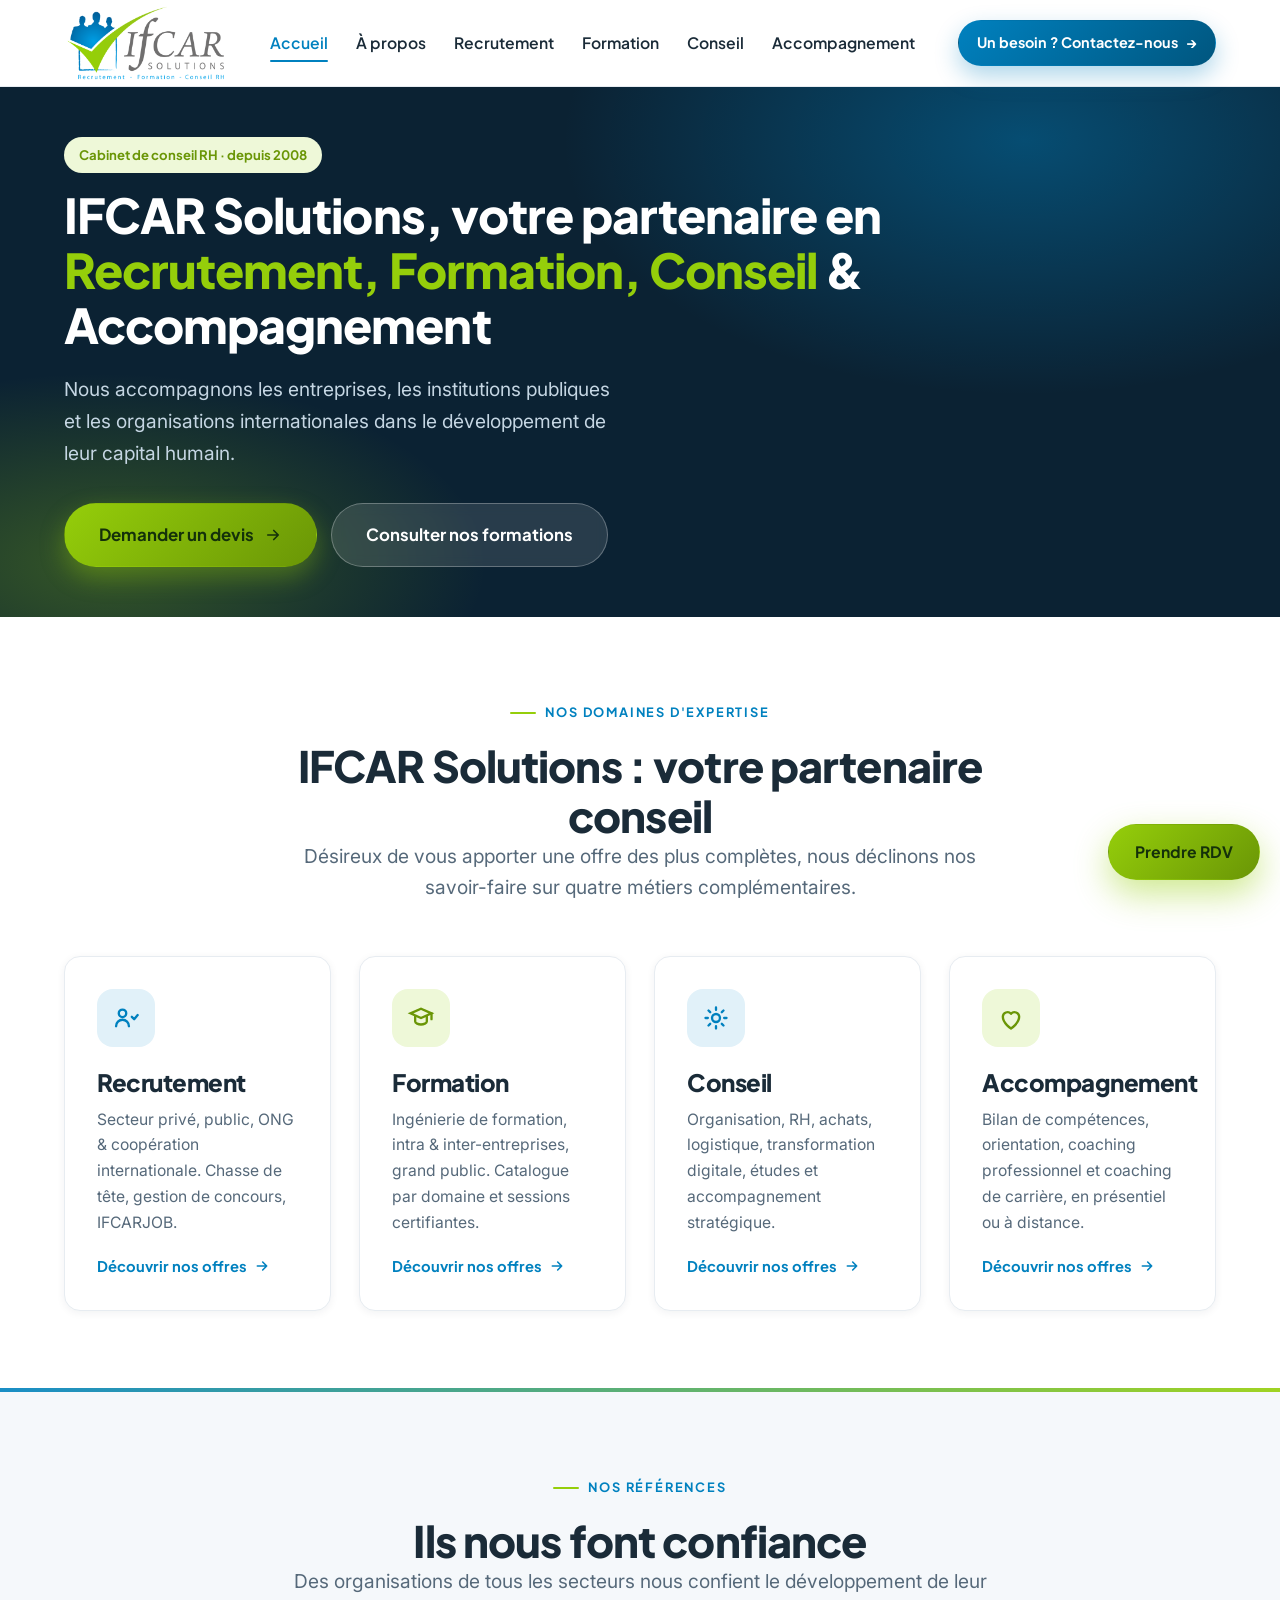
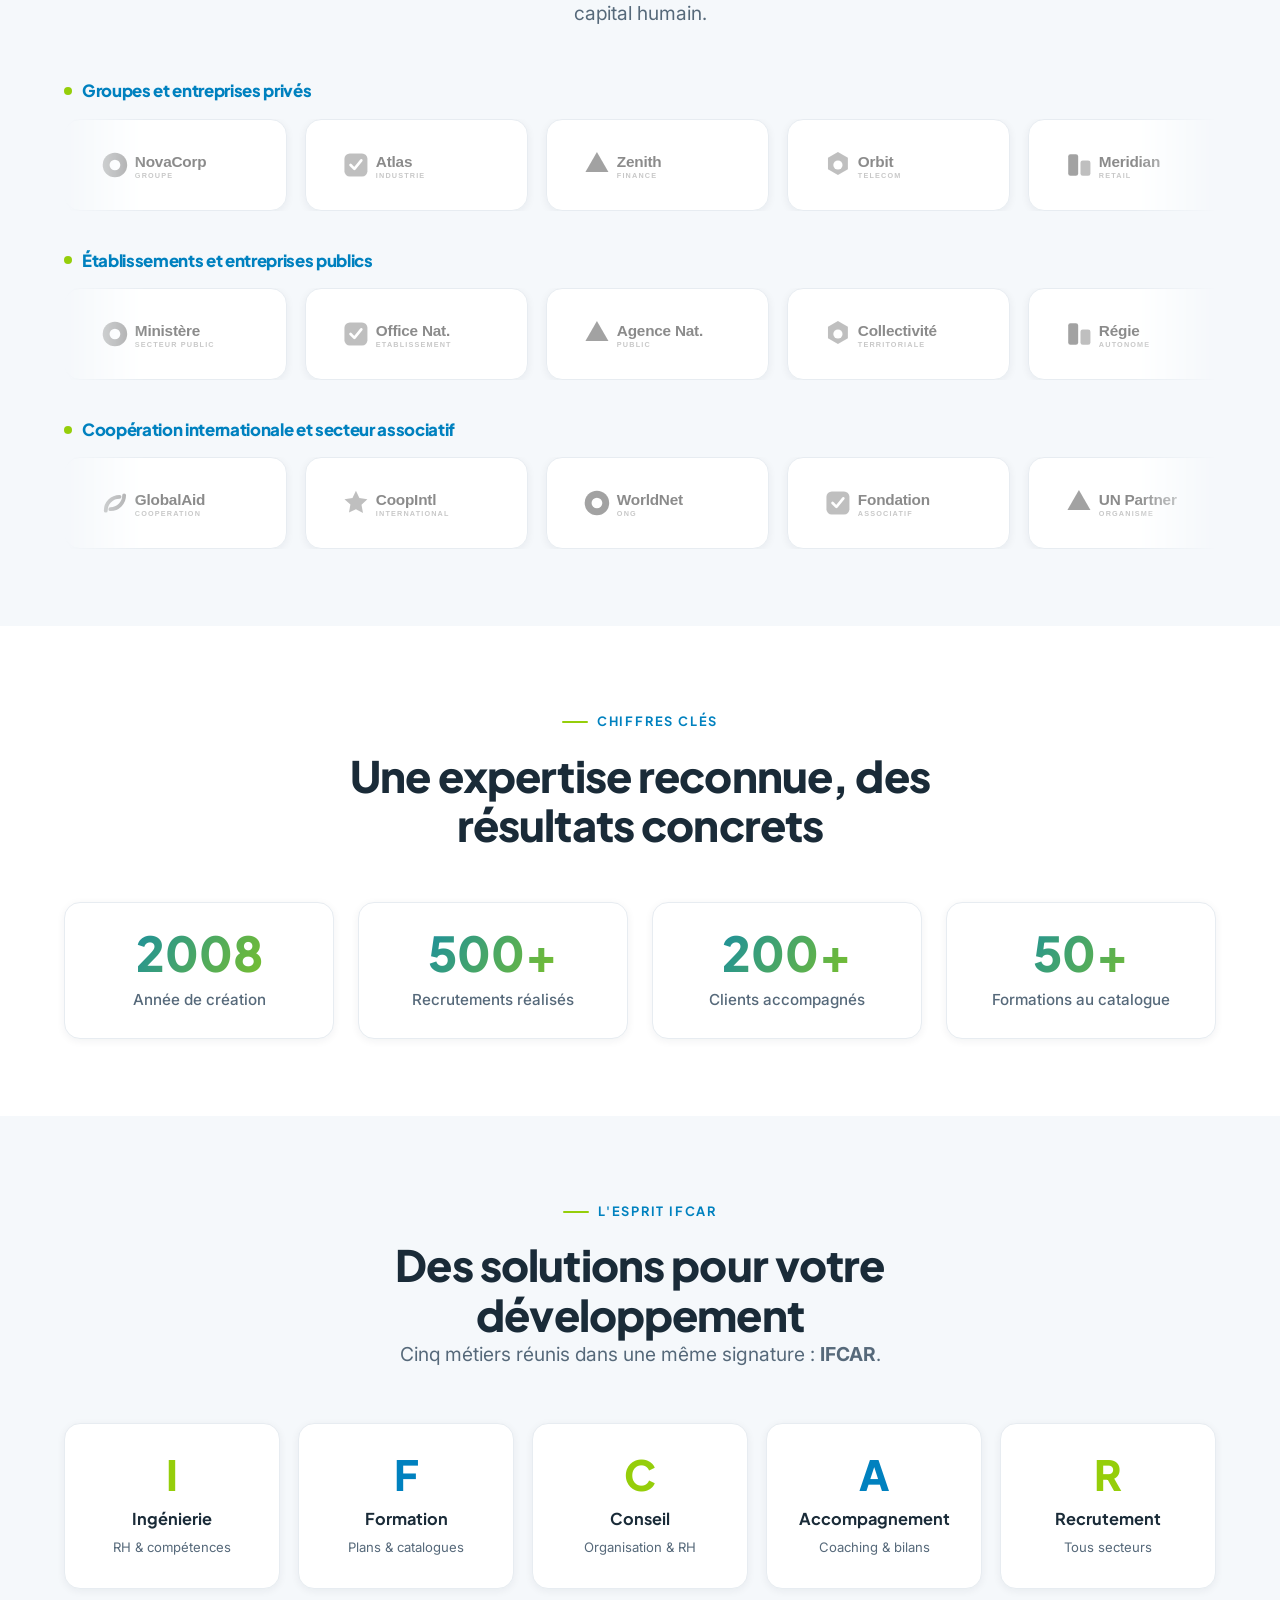
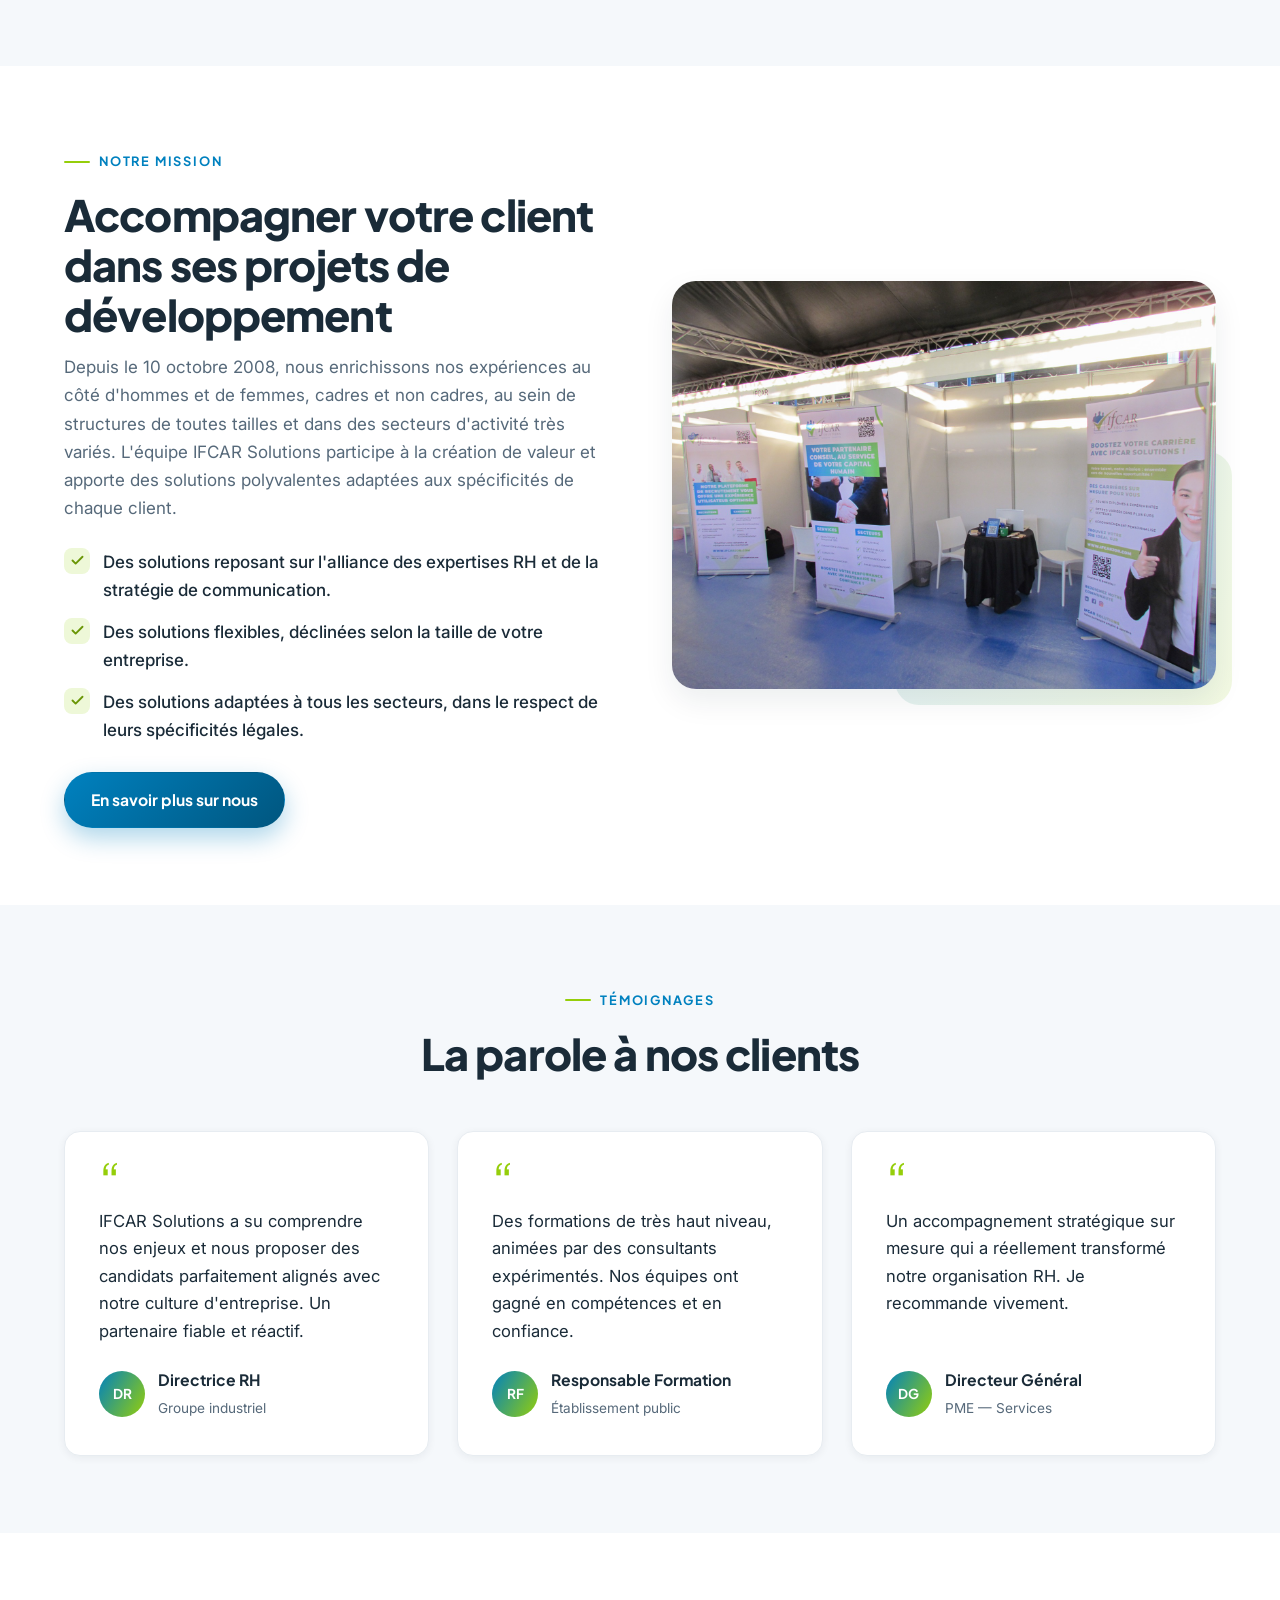
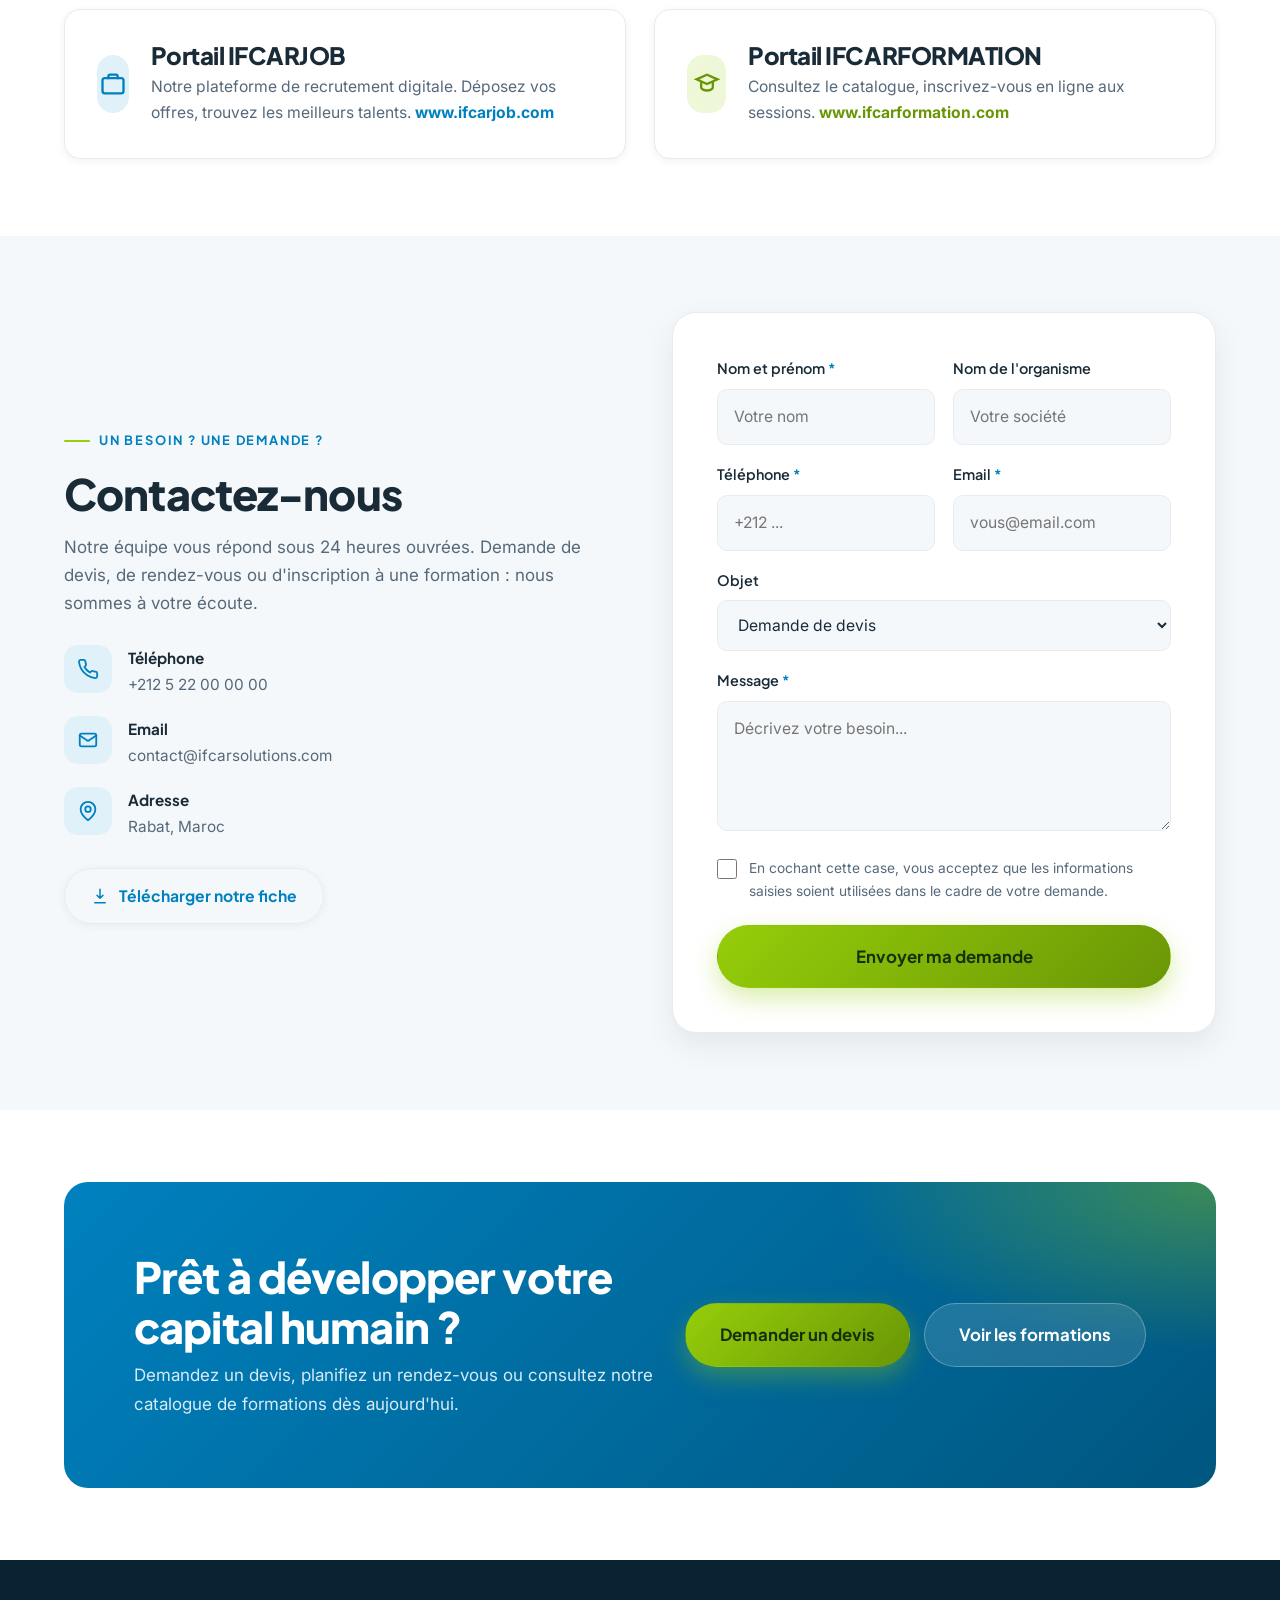
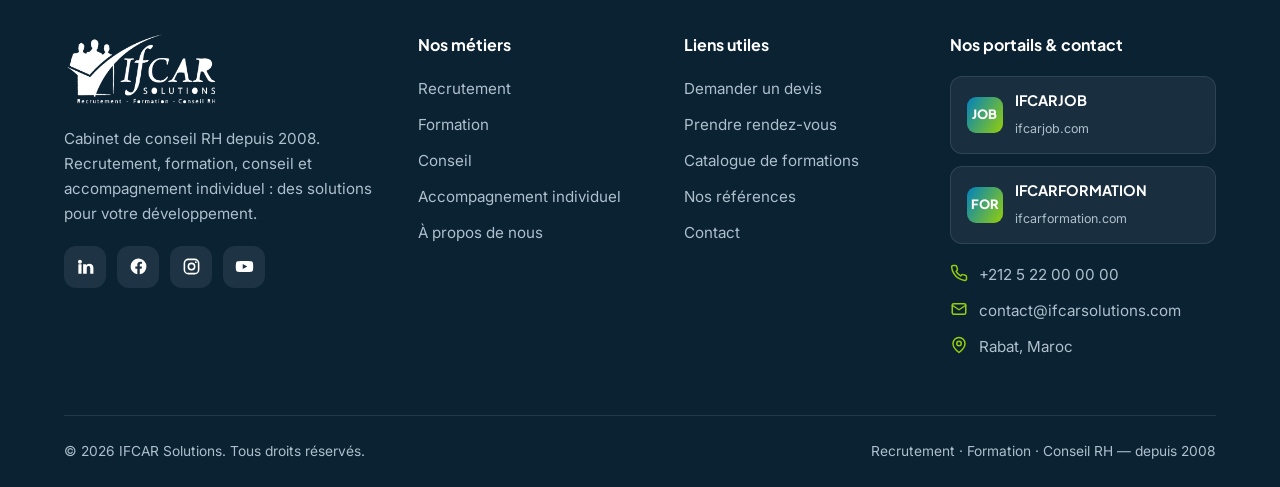
==== commit 3764fd3e: "Localisation : Rabat (au lieu de Casablanca) Co-Authored-By: Claude Opus 4.8 <noreply@anthropic.com>" ====
--- a/index.html
+++ b/index.html
@@ -344,7 +344,7 @@
         <div class="info-list mt">
           <div class="info-item"><div class="ic"><svg viewBox="0 0 24 24" fill="none" stroke="currentColor" stroke-width="2"><path d="M22 16.9v3a2 2 0 0 1-2.2 2 19.8 19.8 0 0 1-8.6-3 19.5 19.5 0 0 1-6-6 19.8 19.8 0 0 1-3-8.6A2 2 0 0 1 4.1 2h3a2 2 0 0 1 2 1.7c.1 1 .4 1.9.7 2.8a2 2 0 0 1-.5 2.1L8.1 9.9a16 16 0 0 0 6 6l1.3-1.3a2 2 0 0 1 2.1-.4c.9.3 1.8.6 2.8.7a2 2 0 0 1 1.7 2z" stroke-linecap="round" stroke-linejoin="round"/></svg></div><div><strong>Téléphone</strong><a href="tel:+212522000000">+212 5 22 00 00 00</a></div></div>
           <div class="info-item"><div class="ic"><svg viewBox="0 0 24 24" fill="none" stroke="currentColor" stroke-width="2"><rect x="3" y="5" width="18" height="14" rx="2"/><path d="m3 7 9 6 9-6" stroke-linecap="round" stroke-linejoin="round"/></svg></div><div><strong>Email</strong><a href="mailto:contact@ifcarsolutions.com">contact@ifcarsolutions.com</a></div></div>
-          <div class="info-item"><div class="ic"><svg viewBox="0 0 24 24" fill="none" stroke="currentColor" stroke-width="2"><path d="M20 10c0 6-8 12-8 12s-8-6-8-12a8 8 0 0 1 16 0z" stroke-linecap="round" stroke-linejoin="round"/><circle cx="12" cy="10" r="3"/></svg></div><div><strong>Adresse</strong><span>Casablanca, Maroc</span></div></div>
+          <div class="info-item"><div class="ic"><svg viewBox="0 0 24 24" fill="none" stroke="currentColor" stroke-width="2"><path d="M20 10c0 6-8 12-8 12s-8-6-8-12a8 8 0 0 1 16 0z" stroke-linecap="round" stroke-linejoin="round"/><circle cx="12" cy="10" r="3"/></svg></div><div><strong>Adresse</strong><span>Rabat, Maroc</span></div></div>
         </div>
         <a href="#" class="btn btn--outline mt"><svg viewBox="0 0 24 24" fill="none" stroke="currentColor" stroke-width="2"><path d="M12 3v12m0 0 4-4m-4 4-4-4M5 21h14" stroke-linecap="round" stroke-linejoin="round"/></svg>Télécharger notre fiche</a>
       </div>
@@ -441,7 +441,7 @@
         <ul class="foot-contact" style="margin-top:18px">
           <li><svg viewBox="0 0 24 24" fill="none" stroke="currentColor" stroke-width="2"><path d="M22 16.9v3a2 2 0 0 1-2.2 2 19.8 19.8 0 0 1-8.6-3 19.5 19.5 0 0 1-6-6 19.8 19.8 0 0 1-3-8.6A2 2 0 0 1 4.1 2h3a2 2 0 0 1 2 1.7c.1 1 .4 1.9.7 2.8a2 2 0 0 1-.5 2.1L8.1 9.9a16 16 0 0 0 6 6l1.3-1.3a2 2 0 0 1 2.1-.4c.9.3 1.8.6 2.8.7a2 2 0 0 1 1.7 2z" stroke-linecap="round" stroke-linejoin="round"/></svg><a href="tel:+212522000000">+212 5 22 00 00 00</a></li>
           <li><svg viewBox="0 0 24 24" fill="none" stroke="currentColor" stroke-width="2"><rect x="3" y="5" width="18" height="14" rx="2"/><path d="m3 7 9 6 9-6" stroke-linecap="round" stroke-linejoin="round"/></svg><a href="mailto:contact@ifcarsolutions.com">contact@ifcarsolutions.com</a></li>
-          <li><svg viewBox="0 0 24 24" fill="none" stroke="currentColor" stroke-width="2"><path d="M20 10c0 6-8 12-8 12s-8-6-8-12a8 8 0 0 1 16 0z" stroke-linecap="round" stroke-linejoin="round"/><circle cx="12" cy="10" r="3"/></svg><span>Casablanca, Maroc</span></li>
+          <li><svg viewBox="0 0 24 24" fill="none" stroke="currentColor" stroke-width="2"><path d="M20 10c0 6-8 12-8 12s-8-6-8-12a8 8 0 0 1 16 0z" stroke-linecap="round" stroke-linejoin="round"/><circle cx="12" cy="10" r="3"/></svg><span>Rabat, Maroc</span></li>
         </ul>
       </div>
     </div>
--- a/assets/css/style.css
+++ b/assets/css/style.css
@@ -124,50 +124,48 @@
 .btn-row { display: flex; flex-wrap: wrap; gap: 14px; }
 
 /* ================================================================
-   6. Header / Nav — moderne, animé, responsive
+   6. Header / Nav — barre classique pleine largeur, sobre & responsive
    ================================================================ */
 .site-header {
   position: sticky; top: 0; left: 0; right: 0; z-index: 200;
-  padding: 6px 0;
-  transition: transform .45s var(--ease), padding .35s var(--ease), background .35s, box-shadow .35s;
-}
-.site-header::before {
-  content: ""; position: absolute; inset: 0; opacity: 0;
-  background: rgba(255,255,255,.85); backdrop-filter: saturate(180%) blur(16px);
-  border-bottom: 1px solid var(--line); box-shadow: 0 8px 30px rgba(11,34,51,.08);
-  transition: opacity .35s var(--ease); pointer-events: none;
-}
-.site-header.scrolled { padding: 4px 0; }
-.site-header.scrolled::before { opacity: 1; }
+  background: #fff;
+  border-bottom: 1px solid var(--line);
+  transition: transform .45s var(--ease), box-shadow .35s var(--ease), padding .3s var(--ease);
+  padding: 4px 0;
+}
+.site-header.scrolled { box-shadow: 0 6px 22px rgba(11, 34, 51, .08); }
 .site-header.nav-hidden { transform: translateY(-115%); }
 
-.nav { position: relative; display: flex; align-items: center; justify-content: space-between; gap: 20px; flex-wrap: nowrap; }
+.nav { position: relative; display: flex; align-items: center; justify-content: space-between; gap: 24px; flex-wrap: nowrap; }
 .brand { display: flex; align-items: center; flex-shrink: 0; position: relative; z-index: 2; }
-.brand img { height: 96px; width: auto; transition: height .35s var(--ease); }
-.scrolled .brand img { height: 74px; }
-@media (max-width: 560px){ .brand img { height: 72px; } .scrolled .brand img { height: 60px; } }
-
-/* --- desktop nav --- */
+.brand img { height: 78px; width: auto; transition: height .35s var(--ease); }
+.scrolled .brand img { height: 62px; }
+@media (max-width: 560px){ .brand img { height: 58px; } .scrolled .brand img { height: 52px; } }
+
+/* --- desktop nav : liens sobres, soulignement bleu fin --- */
 .nav-desktop { display: flex; }
-.nav-list { display: flex; align-items: center; gap: 2px; }
+.nav-list { display: flex; align-items: center; gap: 4px; }
 .nav-item { position: relative; }
 .nav-link {
   position: relative; display: inline-flex; align-items: center; gap: 6px;
-  font-family: var(--font-head); font-weight: 600; font-size: .96rem; color: var(--ink);
-  padding: 10px 14px; border-radius: var(--r-pill); background: none; border: 0; cursor: pointer;
-  transition: color .25s var(--ease); white-space: nowrap;
-}
+  font-family: var(--font-head); font-weight: 600; font-size: .98rem; color: var(--ink);
+  padding: 10px 12px; background: none; border: 0; cursor: pointer;
+  white-space: nowrap; transition: color .25s var(--ease);
+}
+/* trait fin bleu, animé au survol */
 .nav-link::after {
-  content: ""; position: absolute; left: 14px; right: 14px; bottom: 5px; height: 2px;
-  background: var(--grad-brand); border-radius: 2px;
-  transform: scaleX(0); transform-origin: center; transition: transform .3s var(--ease);
+  content: ""; position: absolute; left: 12px; right: 12px; bottom: 4px; height: 2px;
+  background: var(--blue); border-radius: 2px;
+  transform: scaleX(0); transform-origin: left; transition: transform .3s var(--ease);
 }
 .nav-link:hover { color: var(--blue); }
-.nav-link:hover::after, .nav-link.active::after { transform: scaleX(1); }
+.nav-link:hover::after { transform: scaleX(1); }
+/* lien actif = texte bleu + trait bleu visible */
 .nav-link.active { color: var(--blue); }
+.nav-link.active::after { transform: scaleX(1); }
 .nav-link .chev { width: 15px; height: 15px; transition: transform .3s var(--ease); }
 
-/* --- mega menu --- */
+/* --- mega menu (conservé pour compat) --- */
 .has-mega .mega {
   position: absolute; top: calc(100% + 14px); left: 50%; transform: translate(-50%, 12px);
   width: min(640px, 92vw); background: #fff; border: 1px solid var(--line);
@@ -199,7 +197,6 @@
 .mega__item .ic svg { width: 22px; height: 22px; }
 .mega__item strong { font-family: var(--font-head); font-size: .98rem; display: block; color: var(--ink); }
 .mega__item span { font-size: .82rem; color: var(--slate); line-height: 1.4; }
-/* stagger appearance */
 .has-mega:hover .mega__item, .has-mega.open .mega__item { animation: megaIn .4s var(--ease) backwards; }
 .has-mega .mega__item:nth-child(1){ animation-delay: .04s; }
 .has-mega .mega__item:nth-child(2){ animation-delay: .09s; }
@@ -207,14 +204,19 @@
 .has-mega .mega__item:nth-child(4){ animation-delay: .19s; }
 @keyframes megaIn { from { opacity: 0; transform: translateY(8px); } to { opacity: 1; transform: none; } }
 
-/* --- actions --- */
+/* --- actions (CTA + burger) --- */
 .nav-actions { display: flex; align-items: center; gap: 10px; flex-shrink: 0; z-index: 2; }
+/* petite flèche discrète sur le CTA */
+.nav-contact::after { content: "→"; font-weight: 700; margin-left: -2px; transition: transform .3s var(--ease); }
+.nav-contact:hover::after { transform: translateX(4px); }
 
 /* --- burger --- */
 .burger {
   display: none; position: relative; width: 48px; height: 48px; border: 1px solid var(--line);
   border-radius: 14px; background: #fff; cursor: pointer; flex-shrink: 0; box-shadow: var(--shadow-sm);
-}
+  transition: background .25s var(--ease);
+}
+.burger:hover { background: var(--bg-soft); }
 .burger span {
   position: absolute; left: 13px; width: 22px; height: 2px; background: var(--ink); border-radius: 2px;
   transition: transform .35s var(--ease), opacity .2s var(--ease), top .35s var(--ease);
@@ -246,7 +248,9 @@
   padding: 16px 4px; background: none; border: 0; border-bottom: 1px solid rgba(255,255,255,.1);
   cursor: pointer; text-align: left;
   opacity: 0; transform: translateY(18px);
-}
+  transition: color .25s var(--ease), padding-left .3s var(--ease);
+}
+.m-link.active { color: #6fc0ec; padding-left: 12px; }
 .mobile-nav.open .m-link, .mobile-nav.open .m-group { animation: mLinkIn .5s var(--ease) forwards; }
 .mobile-nav .m-link:nth-child(1){ animation-delay: .10s; }
 .mobile-nav .m-link:nth-child(2){ animation-delay: .15s; }
@@ -256,12 +260,12 @@
 .mobile-nav .m-link:nth-child(6){ animation-delay: .35s; }
 .mobile-nav .m-link:nth-child(7){ animation-delay: .40s; }
 @keyframes mLinkIn { to { opacity: 1; transform: none; } }
-.m-link svg { width: 22px; height: 22px; flex-shrink: 0; color: var(--green); opacity: .85; transition: transform .3s var(--ease); }
+.m-link svg { width: 22px; height: 22px; flex-shrink: 0; color: var(--blue); opacity: .9; transition: transform .3s var(--ease); }
 .m-link:hover svg { transform: translateX(5px); opacity: 1; }
-.m-link:hover, .m-group__head:hover { color: var(--green); }
+.m-link:hover, .m-group__head:hover { color: #6fc0ec; padding-left: 12px; }
 .m-group { opacity: 0; transform: translateY(18px); }
 .m-group__head { border-bottom: 1px solid rgba(255,255,255,.1); }
-.m-group__head .chev { width: 22px; height: 22px; color: var(--green); transition: transform .35s var(--ease); }
+.m-group__head .chev { width: 22px; height: 22px; color: var(--blue); transition: transform .35s var(--ease); }
 .m-group.open .m-group__head .chev { transform: rotate(180deg); }
 .m-group__body { max-height: 0; overflow: hidden; transition: max-height .4s var(--ease); }
 .m-group.open .m-group__body { max-height: 320px; }
@@ -269,7 +273,7 @@
   display: flex; align-items: center; gap: 12px; padding: 13px 4px 13px 18px;
   color: #b9cad7; font-weight: 500; font-size: 1.05rem; border-bottom: 1px solid rgba(255,255,255,.06);
 }
-.m-group__body a::before { content: ""; width: 7px; height: 7px; border-radius: 50%; background: var(--green); }
+.m-group__body a::before { content: ""; width: 7px; height: 7px; border-radius: 50%; background: var(--blue); }
 .m-group__body a:hover { color: #fff; }
 .mobile-nav__cta { display: grid; gap: 12px; margin-top: 28px; }
 .mobile-nav__cta .btn { width: 100%; }
@@ -277,13 +281,12 @@
 .mobile-nav__foot .socials a { background: rgba(255,255,255,.1); }
 .mobile-nav__foot .m-contact { display: flex; flex-wrap: wrap; gap: 8px 20px; font-size: .9rem; }
 .mobile-nav__foot .m-contact a { color: #b9cad7; display: inline-flex; align-items: center; gap: 8px; }
-.mobile-nav__foot .m-contact a:hover { color: var(--green); }
-.mobile-nav__foot .m-contact svg { width: 16px; height: 16px; color: var(--green); }
+.mobile-nav__foot .m-contact a:hover { color: var(--blue); }
+.mobile-nav__foot .m-contact svg { width: 16px; height: 16px; color: var(--blue); }
 
 @media (max-width: 1024px) {
   .nav-desktop { display: none !important; }
   .nav-contact { display: none !important; }
-  .nav-actions { position: absolute; right: 0; top: 50%; transform: translateY(-50%); margin: 0; }
   .burger { display: inline-flex !important; align-items: center; justify-content: center; }
 }
 @media (min-width: 1025px) {
